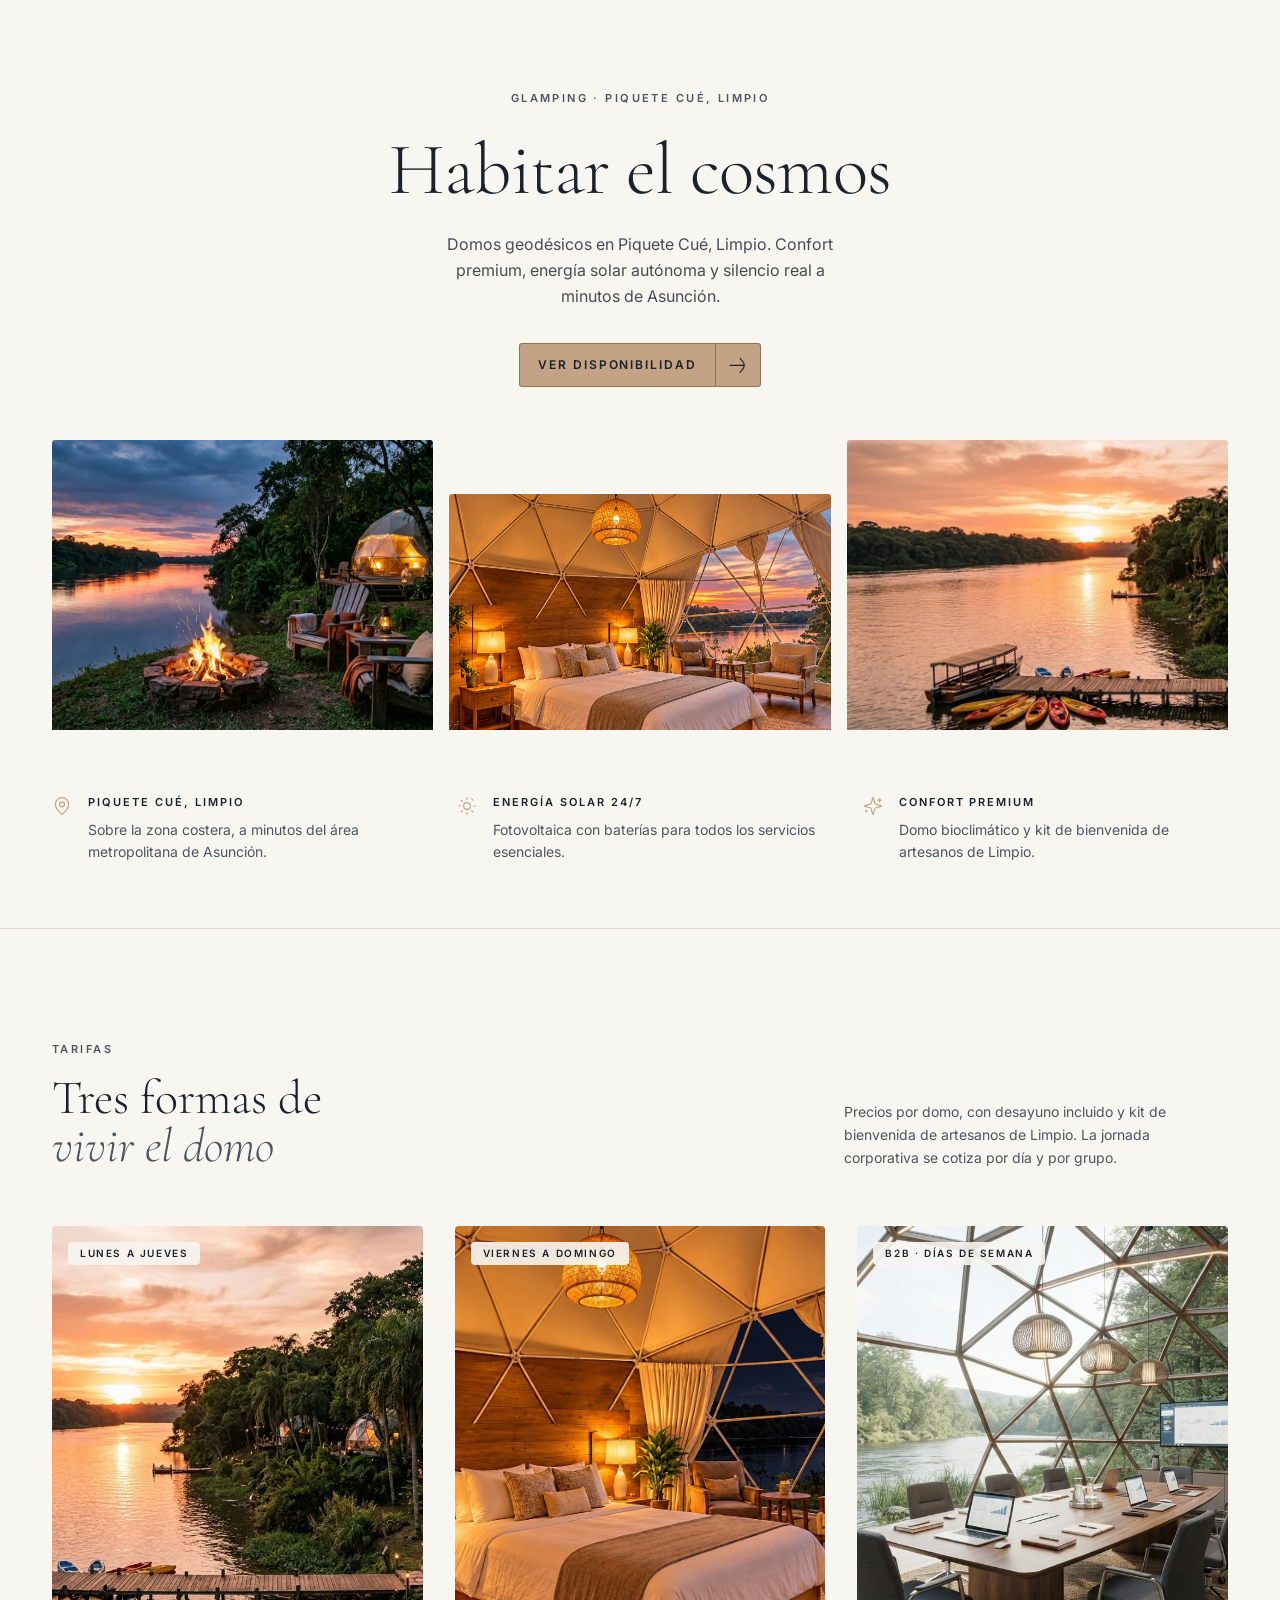
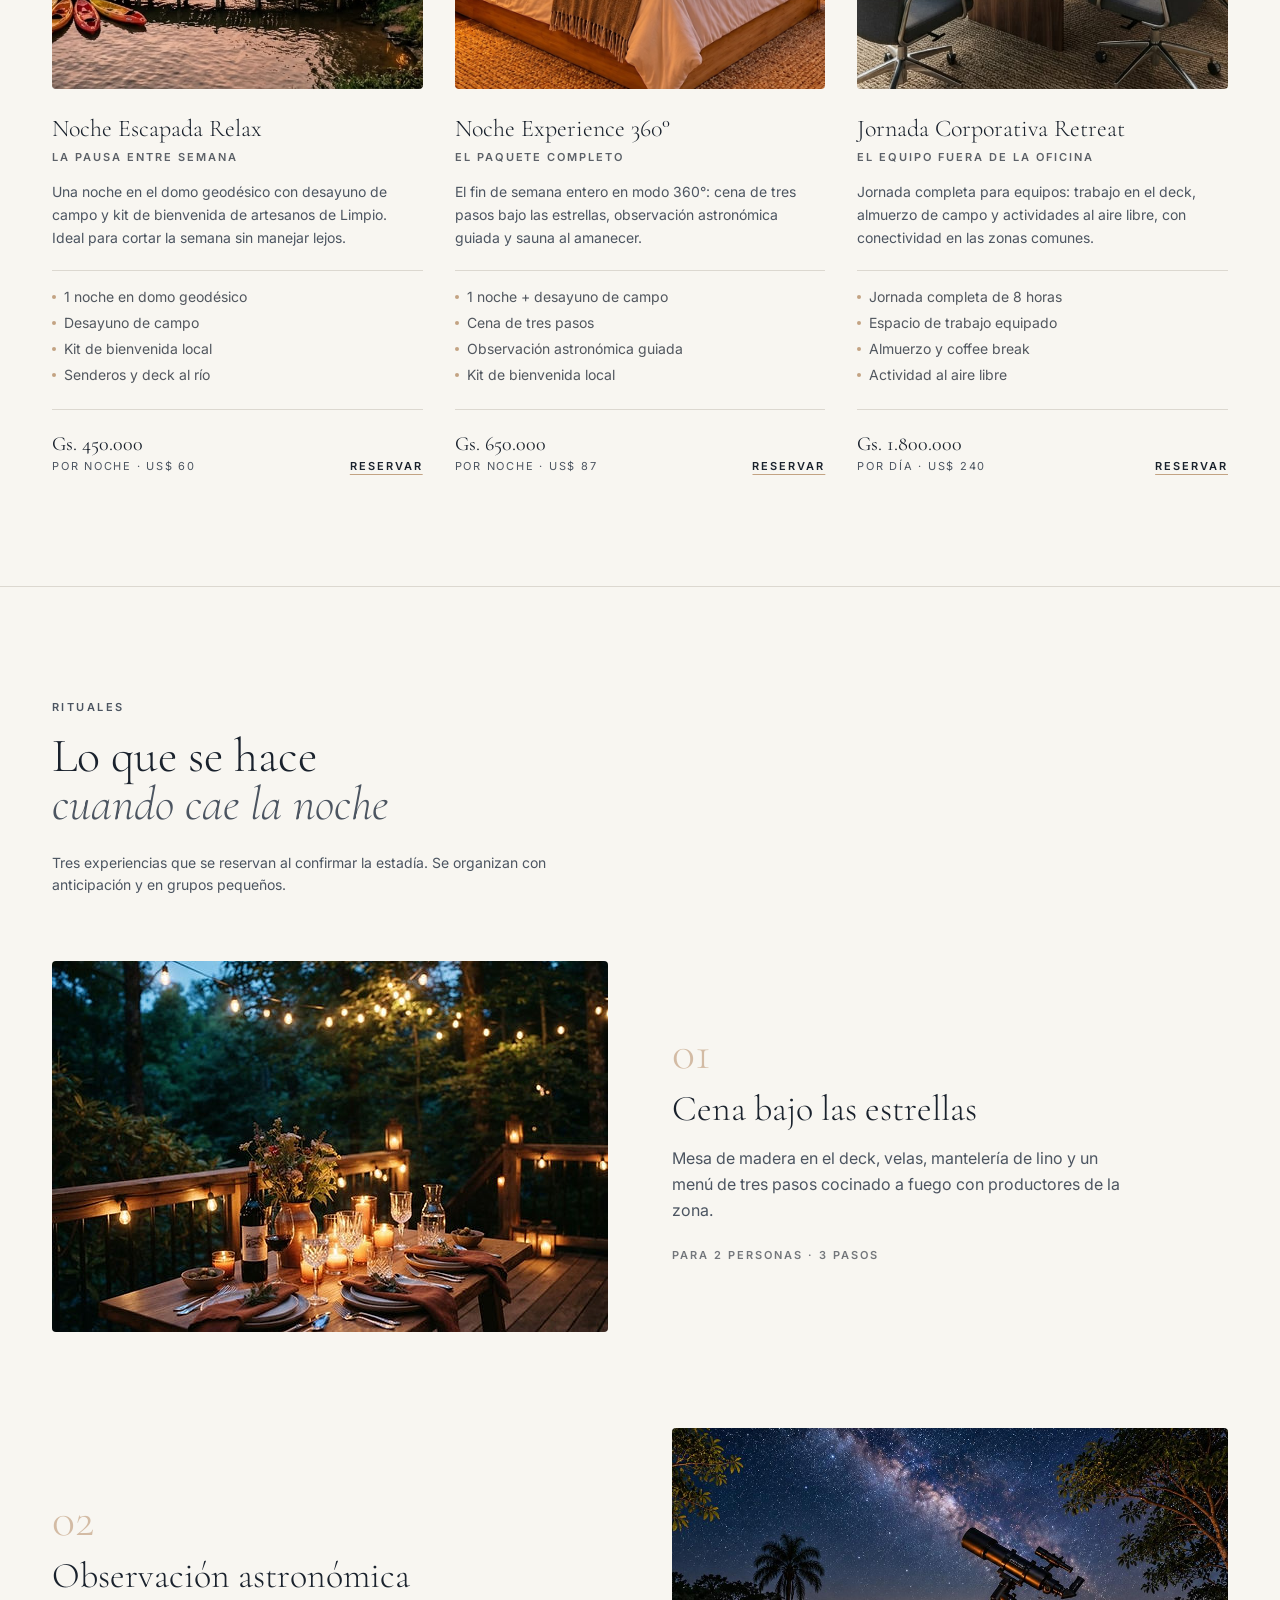
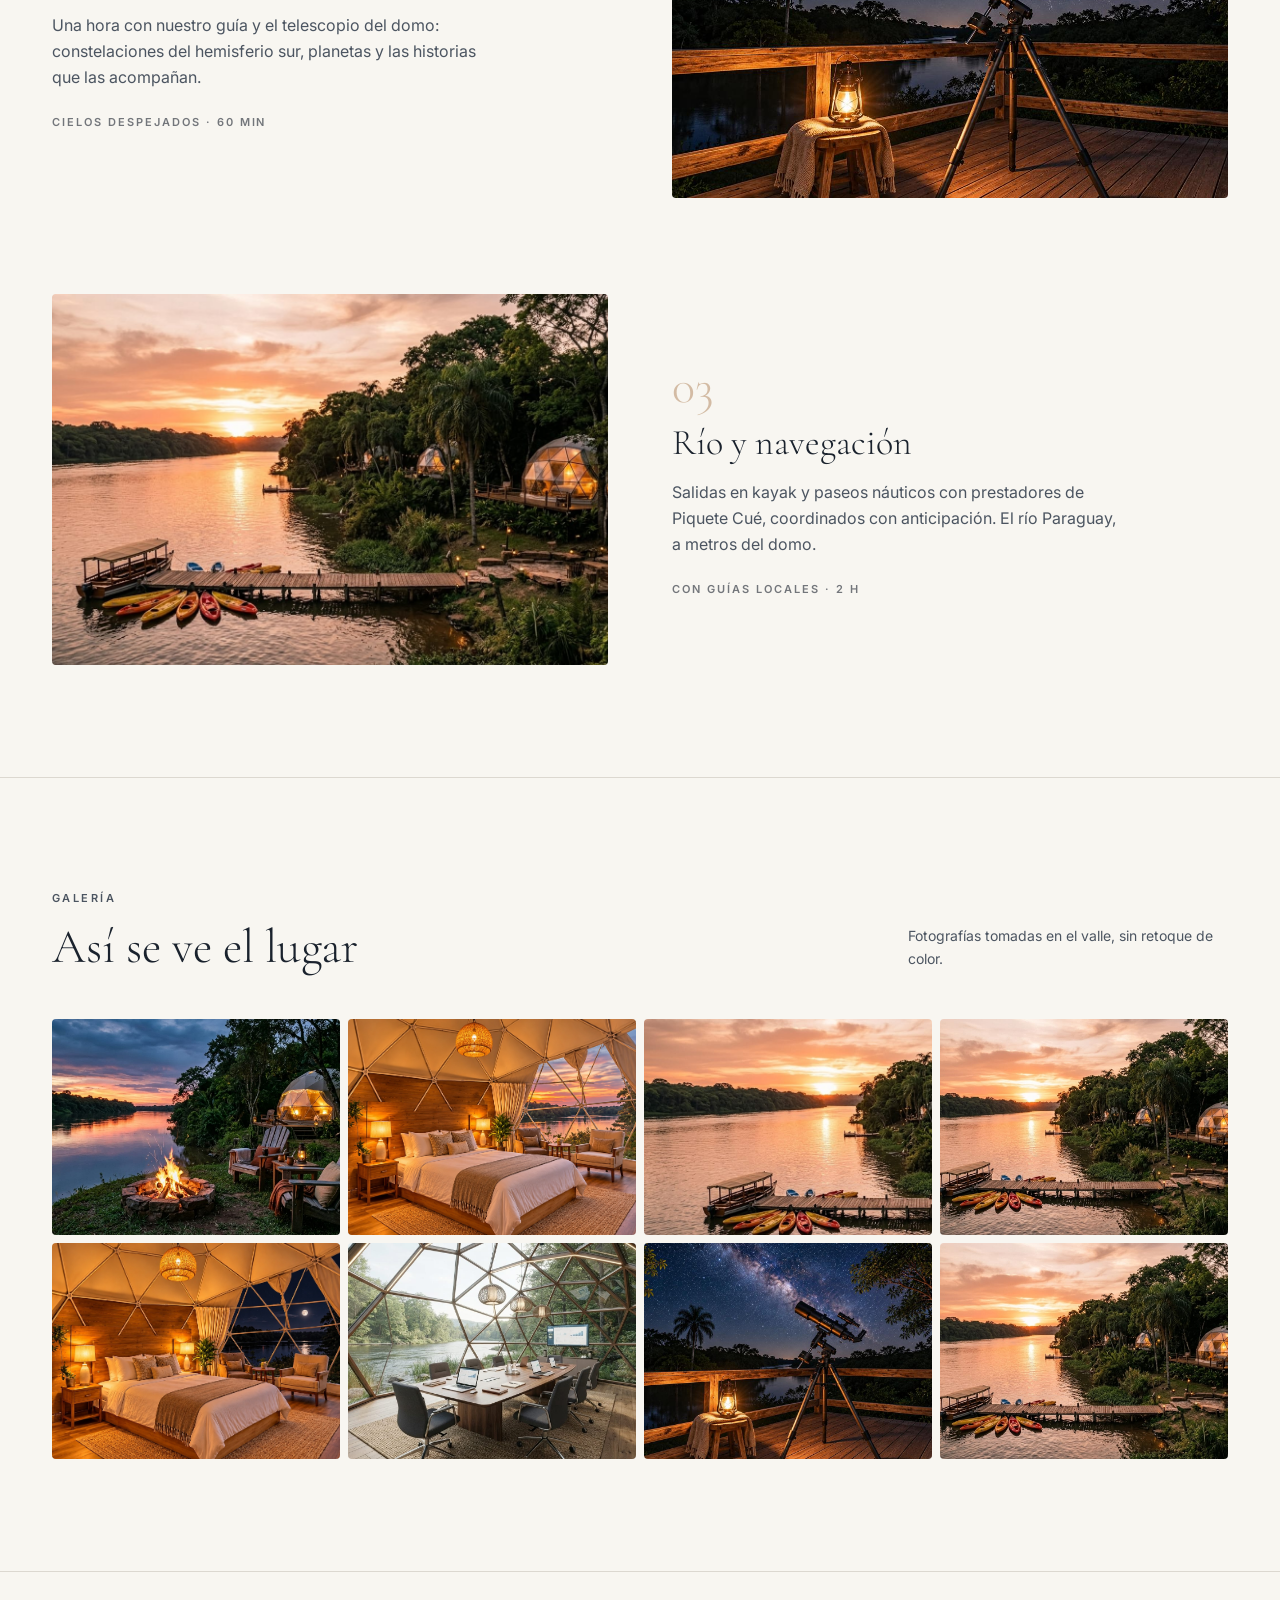
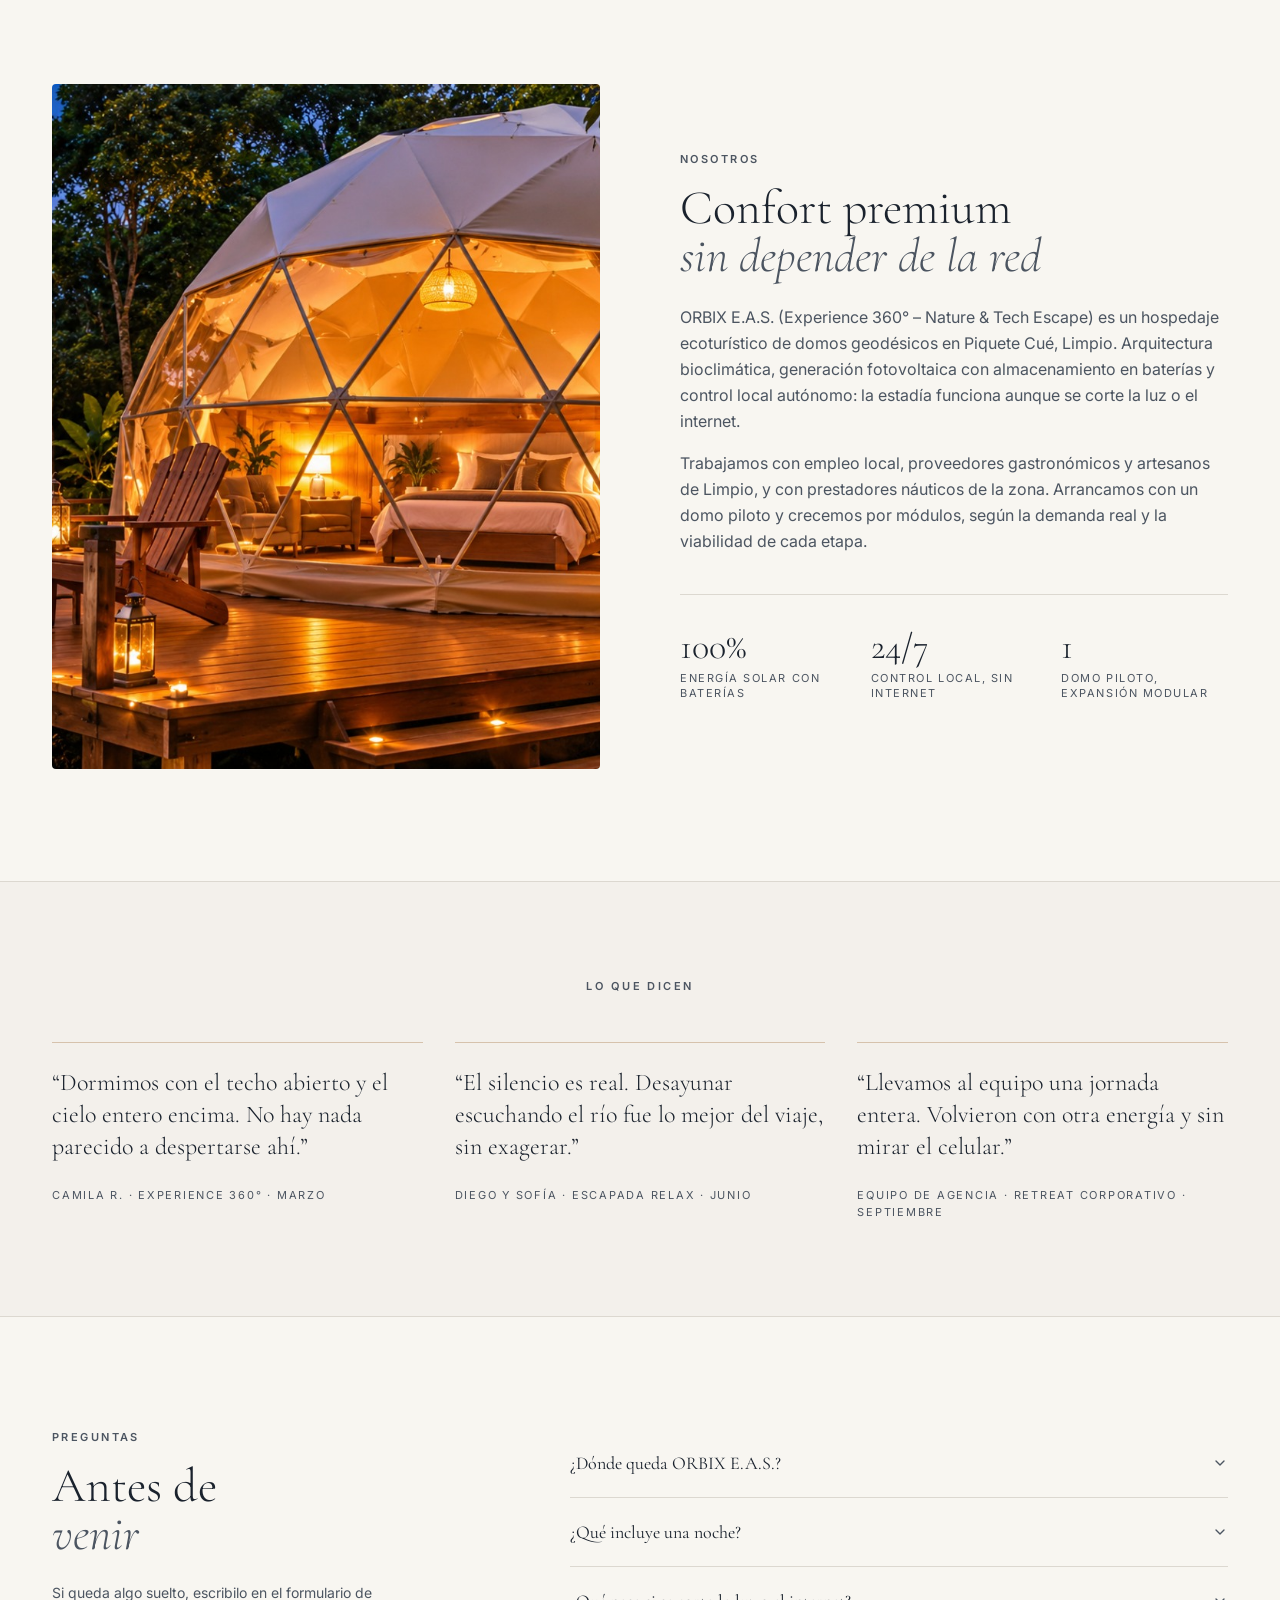
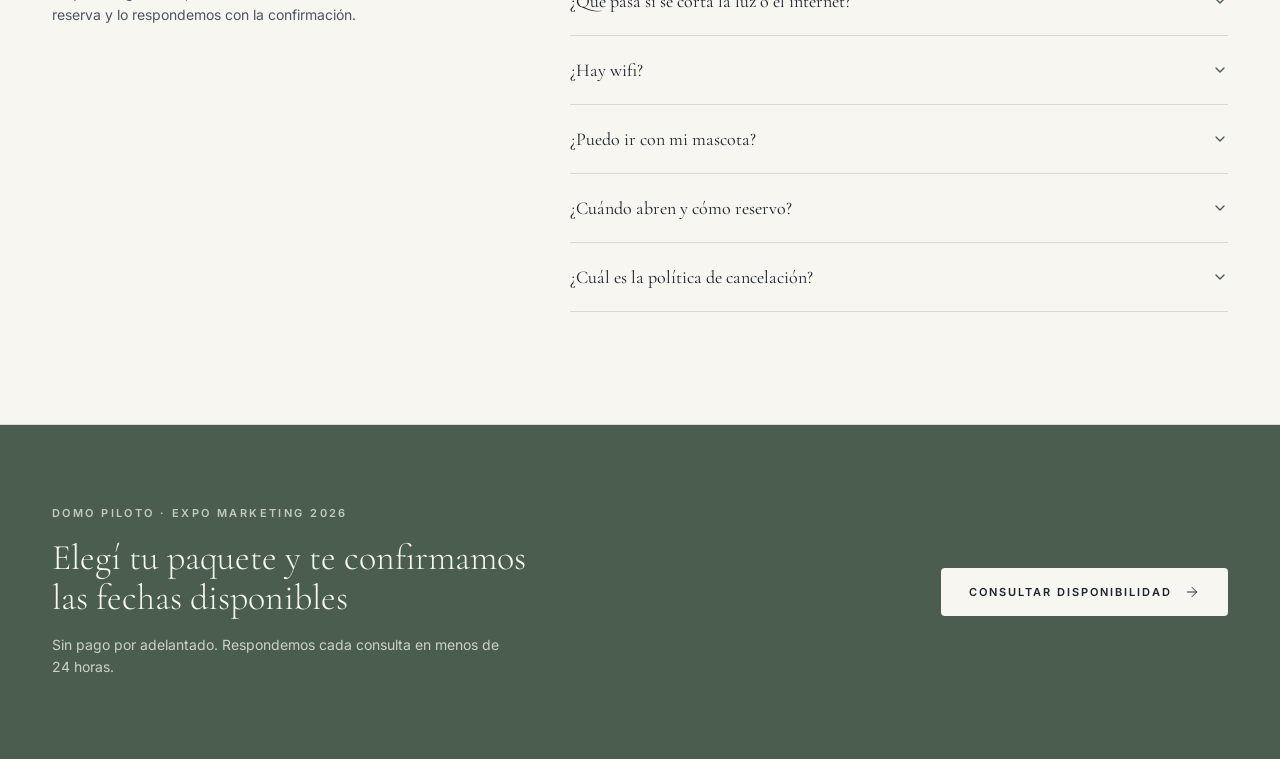
==== index.html @ 12c34f59 "Use index.html for GitHub Pages" ====
<!DOCTYPE html>
<html lang="es">
<head>
<meta charset="utf-8">
<meta name="viewport" content="width=device-width, initial-scale=1">
<title>ORBIX E.A.S. · Glamping en Piquete Cué, Limpio</title>
<meta name="description" content="Hospedaje ecoturístico en domos geodésicos en Piquete Cué, Limpio. Confort premium, energía solar autónoma y silencio a minutos de Asunción.">
<link rel="stylesheet" href="./ORBIX E.A.S. · Glamping en Piquete Cué, Limpio_files/index-BHN_kKSe.css">
<link rel="stylesheet" href="./ORBIX E.A.S. · Glamping en Piquete Cué, Limpio_files/routes-N5KJ4MRd.css">
<style>
  details.faq summary { cursor: pointer; list-style: none; }
  details.faq summary::-webkit-details-marker { display: none; }
  details.faq[open] summary svg { transform: rotate(180deg); }
  details.faq summary svg { transition: transform .2s ease; }
  .hs5-gallery { height: auto; align-items: start; overflow: visible; }
  .hs5-photo { align-self: start; }
  .hs5-photo-frame { height: clamp(220px, 24vw, 290px); }
  .hs5-img { object-fit: cover; object-position: center; }
  .orbix-gallery { display: grid; grid-template-columns: repeat(2, minmax(0, 1fr)); gap: 8px; }
  @media (min-width: 640px) { .orbix-gallery { grid-template-columns: repeat(3, minmax(0, 1fr)); } }
  @media (min-width: 900px) { .orbix-gallery { grid-template-columns: repeat(4, minmax(0, 1fr)); } }
</style>
</head>
<body>

<section class="hs5-section hs5-anim" aria-label="Orbix EAS">
  <div class="hs5-inner">
    <div class="hs5-head">
      <p class="hs5-eyebrow">Glamping · Piquete Cué, Limpio</p>
      <h1 class="hs5-title">Habitar el cosmos</h1>
      <p class="hs5-sub">Domos geodésicos en Piquete Cué, Limpio. Confort premium, energía solar autónoma y silencio real a minutos de Asunción.</p>
      <a href="#reservas" class="hs5-btn">
        <span class="hs5-btn-label">Ver disponibilidad</span>
        <span class="hs5-btn-divider" aria-hidden="true"></span>
        <span class="hs5-btn-arrow" aria-hidden="true">
          <svg viewBox="0 0 17.4 17.4" fill="none" xmlns="http://www.w3.org/2000/svg" width="18" height="18">
            <path d="M11.3517 1.52148L14.1053 4.6806C15.9753 6.82906 15.9753 10.3126 14.1053 12.4611L11.3517 15.6202" stroke="currentColor" stroke-width="1.2" stroke-linecap="round" stroke-miterlimit="10" opacity="0.97"/>
            <path d="M15.5039 8.62988L1.07414 8.62988" stroke="currentColor" stroke-width="1.2" stroke-linecap="round" stroke-miterlimit="10"/>
          </svg>
        </span>
      </a>
    </div>
    <div class="hs5-gallery">
      <div class="hs5-photo hs5-photo--1"><figure class="hs5-photo-frame"><img class="hs5-img" src="./ORBIX E.A.S. · Glamping en Piquete Cué, Limpio_files/1.jpeg" alt="Domo geodésico iluminado en el bosque al anochecer"></figure></div>
      <div class="hs5-photo hs5-photo--2"><figure class="hs5-photo-frame"><img class="hs5-img" src="./ORBIX E.A.S. · Glamping en Piquete Cué, Limpio_files/2.jpeg" alt="Interior del domo con cama king frente al bosque"></figure></div>
      <div class="hs5-photo hs5-photo--3"><figure class="hs5-photo-frame"><img class="hs5-img" src="./ORBIX E.A.S. · Glamping en Piquete Cué, Limpio_files/3.jpeg" alt="Fogón de piedra y tazas de cerámica al atardecer"></figure></div>
    </div>
  </div>
</section>

<section class="border-b border-border">
  <div class="container-orbix grid gap-10 py-14 sm:grid-cols-3 md:py-16">
    <div class="flex gap-4">
      <svg class="mt-0.5 h-5 w-5 shrink-0 text-accent" viewBox="0 0 24 24" fill="none" stroke="currentColor" stroke-width="1.4" stroke-linecap="round" stroke-linejoin="round"><path d="M20 10c0 4.993-5.539 10.193-7.399 11.799a1 1 0 0 1-1.202 0C9.539 20.193 4 14.993 4 10a8 8 0 0 1 16 0"/><circle cx="12" cy="10" r="3"/></svg>
      <div>
        <p class="font-body text-[11px] font-semibold uppercase tracking-[0.18em] text-foreground">Piquete Cué, Limpio</p>
        <p class="mt-2 text-sm leading-relaxed text-muted-foreground">Sobre la zona costera, a minutos del área metropolitana de Asunción.</p>
      </div>
    </div>
    <div class="flex gap-4">
      <svg class="mt-0.5 h-5 w-5 shrink-0 text-accent" viewBox="0 0 24 24" fill="none" stroke="currentColor" stroke-width="1.4" stroke-linecap="round" stroke-linejoin="round"><circle cx="12" cy="12" r="4"/><path d="M12 2v2"/><path d="M12 20v2"/><path d="m4.93 4.93 1.41 1.41"/><path d="m17.66 17.66 1.41 1.41"/><path d="M2 12h2"/><path d="M20 12h2"/><path d="m6.34 17.66-1.41 1.41"/><path d="m19.07 4.93-1.41-1.41"/></svg>
      <div>
        <p class="font-body text-[11px] font-semibold uppercase tracking-[0.18em] text-foreground">Energía solar 24/7</p>
        <p class="mt-2 text-sm leading-relaxed text-muted-foreground">Fotovoltaica con baterías para todos los servicios esenciales.</p>
      </div>
    </div>
    <div class="flex gap-4">
      <svg class="mt-0.5 h-5 w-5 shrink-0 text-accent" viewBox="0 0 24 24" fill="none" stroke="currentColor" stroke-width="1.4" stroke-linecap="round" stroke-linejoin="round"><path d="M9.937 15.5A2 2 0 0 0 8.5 14.063l-6.135-1.582a.5.5 0 0 1 0-.962L8.5 9.936A2 2 0 0 0 9.937 8.5l1.582-6.135a.5.5 0 0 1 .963 0L14.063 8.5A2 2 0 0 0 15.5 9.937l6.135 1.581a.5.5 0 0 1 0 .964L15.5 14.063a2 2 0 0 0-1.437 1.437l-1.582 6.135a.5.5 0 0 1-.963 0z"/><path d="M20 3v4"/><path d="M22 5h-4"/><path d="M4 17v2"/><path d="M5 18H3"/></svg>
      <div>
        <p class="font-body text-[11px] font-semibold uppercase tracking-[0.18em] text-foreground">Confort premium</p>
        <p class="mt-2 text-sm leading-relaxed text-muted-foreground">Domo bioclimático y kit de bienvenida de artesanos de Limpio.</p>
      </div>
    </div>
  </div>
</section>

<section id="tarifas" class="scroll-mt-24 border-b border-border">
  <div class="container-orbix py-20 md:py-28">
    <div class="flex flex-col gap-6 md:flex-row md:items-end md:justify-between">
      <div class="max-w-xl">
        <p class="eyebrow">Tarifas</p>
        <h2 class="mt-4 font-heading text-4xl font-light leading-tight md:text-5xl">Tres formas de<span class="block italic text-muted-foreground">vivir el domo</span></h2>
      </div>
      <p class="max-w-sm text-sm leading-relaxed text-muted-foreground">Precios por domo, con desayuno incluido y kit de bienvenida de artesanos de Limpio. La jornada corporativa se cotiza por día y por grupo.</p>
    </div>

    <div class="mt-14 grid gap-10 md:grid-cols-3 md:gap-8">

      <article class="group flex flex-col">
        <div class="relative overflow-hidden rounded-sm bg-muted">
          <img class="aspect-[4/5] w-full object-cover transition-transform duration-700 group-hover:scale-[1.03]" src="./ORBIX E.A.S. · Glamping en Piquete Cué, Limpio_files/1-2.jpeg" alt="Noche Escapada Relax en ORBIX E.A.S.">
          <span class="absolute left-4 top-4 rounded-sm bg-background/90 px-3 py-1 font-body text-[10px] font-semibold uppercase tracking-[0.16em] text-foreground">Lunes a jueves</span>
        </div>
        <h3 class="mt-6 font-heading text-2xl font-light">Noche Escapada Relax</h3>
        <p class="mt-1 font-body text-[11px] font-semibold uppercase tracking-[0.18em] text-accent-foreground/70">La pausa entre semana</p>
        <p class="mt-4 text-sm leading-relaxed text-muted-foreground">Una noche en el domo geodésico con desayuno de campo y kit de bienvenida de artesanos de Limpio. Ideal para cortar la semana sin manejar lejos.</p>
        <ul class="mt-5 space-y-1.5 border-t border-border pt-4 text-sm text-foreground/75">
          <li class="flex items-center gap-2"><span class="h-1 w-1 rounded-full bg-accent"></span>1 noche en domo geodésico</li>
          <li class="flex items-center gap-2"><span class="h-1 w-1 rounded-full bg-accent"></span>Desayuno de campo</li>
          <li class="flex items-center gap-2"><span class="h-1 w-1 rounded-full bg-accent"></span>Kit de bienvenida local</li>
          <li class="flex items-center gap-2"><span class="h-1 w-1 rounded-full bg-accent"></span>Senderos y deck al río</li>
        </ul>
        <div class="mt-auto flex items-end justify-between border-t border-border pt-5 md:mt-6">
          <div><p class="font-heading text-xl">Gs. 450.000</p><p class="text-[11px] uppercase tracking-[0.16em] text-muted-foreground">por noche · US$ 60</p></div>
          <a href="#reservas" class="font-body text-[11px] font-semibold uppercase tracking-[0.18em] text-foreground underline decoration-accent decoration-1 underline-offset-4 hover:text-primary">Reservar</a>
        </div>
      </article>

      <article class="group flex flex-col">
        <div class="relative overflow-hidden rounded-sm bg-muted">
          <img class="aspect-[4/5] w-full object-cover transition-transform duration-700 group-hover:scale-[1.03]" src="./ORBIX E.A.S. · Glamping en Piquete Cué, Limpio_files/2-2.jpeg" alt="Noche Experience 360° en ORBIX E.A.S.">
          <span class="absolute left-4 top-4 rounded-sm bg-background/90 px-3 py-1 font-body text-[10px] font-semibold uppercase tracking-[0.16em] text-foreground">Viernes a domingo</span>
        </div>
        <h3 class="mt-6 font-heading text-2xl font-light">Noche Experience 360°</h3>
        <p class="mt-1 font-body text-[11px] font-semibold uppercase tracking-[0.18em] text-accent-foreground/70">El paquete completo</p>
        <p class="mt-4 text-sm leading-relaxed text-muted-foreground">El fin de semana entero en modo 360°: cena de tres pasos bajo las estrellas, observación astronómica guiada y sauna al amanecer.</p>
        <ul class="mt-5 space-y-1.5 border-t border-border pt-4 text-sm text-foreground/75">
          <li class="flex items-center gap-2"><span class="h-1 w-1 rounded-full bg-accent"></span>1 noche + desayuno de campo</li>
          <li class="flex items-center gap-2"><span class="h-1 w-1 rounded-full bg-accent"></span>Cena de tres pasos</li>
          <li class="flex items-center gap-2"><span class="h-1 w-1 rounded-full bg-accent"></span>Observación astronómica guiada</li>
          <li class="flex items-center gap-2"><span class="h-1 w-1 rounded-full bg-accent"></span>Kit de bienvenida local</li>
        </ul>
        <div class="mt-auto flex items-end justify-between border-t border-border pt-5 md:mt-6">
          <div><p class="font-heading text-xl">Gs. 650.000</p><p class="text-[11px] uppercase tracking-[0.16em] text-muted-foreground">por noche · US$ 87</p></div>
          <a href="#reservas" class="font-body text-[11px] font-semibold uppercase tracking-[0.18em] text-foreground underline decoration-accent decoration-1 underline-offset-4 hover:text-primary">Reservar</a>
        </div>
      </article>

      <article class="group flex flex-col">
        <div class="relative overflow-hidden rounded-sm bg-muted">
          <img class="aspect-[4/5] w-full object-cover transition-transform duration-700 group-hover:scale-[1.03]" src="./ORBIX E.A.S. · Glamping en Piquete Cué, Limpio_files/3-2.jpeg" alt="Jornada Corporativa Retreat en ORBIX E.A.S.">
          <span class="absolute left-4 top-4 rounded-sm bg-background/90 px-3 py-1 font-body text-[10px] font-semibold uppercase tracking-[0.16em] text-foreground">B2B · días de semana</span>
        </div>
        <h3 class="mt-6 font-heading text-2xl font-light">Jornada Corporativa Retreat</h3>
        <p class="mt-1 font-body text-[11px] font-semibold uppercase tracking-[0.18em] text-accent-foreground/70">El equipo fuera de la oficina</p>
        <p class="mt-4 text-sm leading-relaxed text-muted-foreground">Jornada completa para equipos: trabajo en el deck, almuerzo de campo y actividades al aire libre, con conectividad en las zonas comunes.</p>
        <ul class="mt-5 space-y-1.5 border-t border-border pt-4 text-sm text-foreground/75">
          <li class="flex items-center gap-2"><span class="h-1 w-1 rounded-full bg-accent"></span>Jornada completa de 8 horas</li>
          <li class="flex items-center gap-2"><span class="h-1 w-1 rounded-full bg-accent"></span>Espacio de trabajo equipado</li>
          <li class="flex items-center gap-2"><span class="h-1 w-1 rounded-full bg-accent"></span>Almuerzo y coffee break</li>
          <li class="flex items-center gap-2"><span class="h-1 w-1 rounded-full bg-accent"></span>Actividad al aire libre</li>
        </ul>
        <div class="mt-auto flex items-end justify-between border-t border-border pt-5 md:mt-6">
          <div><p class="font-heading text-xl">Gs. 1.800.000</p><p class="text-[11px] uppercase tracking-[0.16em] text-muted-foreground">por día · US$ 240</p></div>
          <a href="#reservas" class="font-body text-[11px] font-semibold uppercase tracking-[0.18em] text-foreground underline decoration-accent decoration-1 underline-offset-4 hover:text-primary">Reservar</a>
        </div>
      </article>

    </div>
  </div>
</section>

<section id="experiencias" class="scroll-mt-24 border-b border-border">
  <div class="container-orbix py-20 md:py-28">
    <div class="max-w-xl">
      <p class="eyebrow">Rituales</p>
      <h2 class="mt-4 font-heading text-4xl font-light leading-tight md:text-5xl">Lo que se hace<span class="block italic text-muted-foreground">cuando cae la noche</span></h2>
      <p class="mt-6 text-sm leading-relaxed text-muted-foreground">Tres experiencias que se reservan al confirmar la estadía. Se organizan con anticipación y en grupos pequeños.</p>
    </div>

    <div class="mt-16 space-y-16 md:space-y-24">

      <div class="grid items-center gap-8 md:grid-cols-2 md:gap-16">
        <div class="overflow-hidden rounded-sm bg-muted"><img class="aspect-[3/2] w-full object-cover" src="./ORBIX E.A.S. · Glamping en Piquete Cué, Limpio_files/972a2d8d2_generated_image(1).png" alt="Cena bajo las estrellas"></div>
        <div>
          <p class="font-heading text-5xl font-light text-accent/70">01</p>
          <h3 class="mt-3 font-heading text-3xl font-light md:text-4xl">Cena bajo las estrellas</h3>
          <p class="mt-4 max-w-md text-base leading-relaxed text-muted-foreground">Mesa de madera en el deck, velas, mantelería de lino y un menú de tres pasos cocinado a fuego con productores de la zona.</p>
          <p class="mt-6 font-body text-[11px] font-semibold uppercase tracking-[0.18em] text-foreground/60">Para 2 personas · 3 pasos</p>
        </div>
      </div>

      <div class="grid items-center gap-8 md:grid-cols-2 md:gap-16 md:[&>*:first-child]:order-2">
        <div class="overflow-hidden rounded-sm bg-muted"><img class="aspect-[3/2] w-full object-cover" src="./ORBIX E.A.S. · Glamping en Piquete Cué, Limpio_files/1-3.jpeg" alt="Observación astronómica"></div>
        <div>
          <p class="font-heading text-5xl font-light text-accent/70">02</p>
          <h3 class="mt-3 font-heading text-3xl font-light md:text-4xl">Observación astronómica</h3>
          <p class="mt-4 max-w-md text-base leading-relaxed text-muted-foreground">Una hora con nuestro guía y el telescopio del domo: constelaciones del hemisferio sur, planetas y las historias que las acompañan.</p>
          <p class="mt-6 font-body text-[11px] font-semibold uppercase tracking-[0.18em] text-foreground/60">Cielos despejados · 60 min</p>
        </div>
      </div>

      <div class="grid items-center gap-8 md:grid-cols-2 md:gap-16">
        <div class="overflow-hidden rounded-sm bg-muted"><img class="aspect-[3/2] w-full object-cover" src="./ORBIX E.A.S. · Glamping en Piquete Cué, Limpio_files/2-3.jpeg" alt="Río y navegación"></div>
        <div>
          <p class="font-heading text-5xl font-light text-accent/70">03</p>
          <h3 class="mt-3 font-heading text-3xl font-light md:text-4xl">Río y navegación</h3>
          <p class="mt-4 max-w-md text-base leading-relaxed text-muted-foreground">Salidas en kayak y paseos náuticos con prestadores de Piquete Cué, coordinados con anticipación. El río Paraguay, a metros del domo.</p>
          <p class="mt-6 font-body text-[11px] font-semibold uppercase tracking-[0.18em] text-foreground/60">Con guías locales · 2 h</p>
        </div>
      </div>

    </div>
  </div>
</section>

<section id="galeria" class="scroll-mt-24 border-b border-border">
  <div class="container-orbix py-20 md:py-28">
    <div class="flex flex-col gap-4 sm:flex-row sm:items-end sm:justify-between">
      <div>
        <p class="eyebrow">Galería</p>
        <h2 class="mt-4 font-heading text-4xl font-light md:text-5xl">Así se ve el lugar</h2>
      </div>
      <p class="max-w-xs text-sm leading-relaxed text-muted-foreground">Fotografías tomadas en el valle, sin retoque de color.</p>
    </div>
    <div class="mt-12 orbix-gallery">
      <div class="overflow-hidden rounded-sm bg-muted aspect-[4/3]"><img class="h-full w-full object-cover" src="./ORBIX E.A.S. · Glamping en Piquete Cué, Limpio_files/1.jpeg" alt="Domo geodésico iluminado en el bosque al anochecer"></div>
      <div class="overflow-hidden rounded-sm bg-muted aspect-[4/3]"><img class="h-full w-full object-cover" src="./ORBIX E.A.S. · Glamping en Piquete Cué, Limpio_files/2.jpeg" alt="Interior del domo con cama king frente al bosque"></div>
      <div class="overflow-hidden rounded-sm bg-muted aspect-[4/3]"><img class="h-full w-full object-cover" src="./ORBIX E.A.S. · Glamping en Piquete Cué, Limpio_files/3.jpeg" alt="Fogón de piedra y tazas de cerámica al atardecer"></div>
      <div class="overflow-hidden rounded-sm bg-muted aspect-[4/3]"><img class="h-full w-full object-cover" src="./ORBIX E.A.S. · Glamping en Piquete Cué, Limpio_files/1-2.jpeg" alt="Vista del domo y el entorno"></div>
      <div class="overflow-hidden rounded-sm bg-muted aspect-[4/3]"><img class="h-full w-full object-cover" src="./ORBIX E.A.S. · Glamping en Piquete Cué, Limpio_files/2-2.jpeg" alt="Interior del domo"></div>
      <div class="overflow-hidden rounded-sm bg-muted aspect-[4/3]"><img class="h-full w-full object-cover" src="./ORBIX E.A.S. · Glamping en Piquete Cué, Limpio_files/3-2.jpeg" alt="Detalle del fogón y el bosque"></div>
      <div class="overflow-hidden rounded-sm bg-muted aspect-[4/3]"><img class="h-full w-full object-cover" src="./ORBIX E.A.S. · Glamping en Piquete Cué, Limpio_files/1-3.jpeg" alt="Paisaje del valle"></div>
      <div class="overflow-hidden rounded-sm bg-muted aspect-[4/3]"><img class="h-full w-full object-cover" src="./ORBIX E.A.S. · Glamping en Piquete Cué, Limpio_files/2-3.jpeg" alt="Domo geodésico durante el día"></div>
    </div>
  </div>
</section>

<section id="nosotros" class="scroll-mt-24 border-b border-border">
  <div class="container-orbix grid items-center gap-12 py-20 md:grid-cols-2 md:gap-20 md:py-28">
    <div class="overflow-hidden rounded-sm bg-muted"><img class="aspect-[4/5] w-full object-cover" src="./ORBIX E.A.S. · Glamping en Piquete Cué, Limpio_files/1-4.jpeg" alt="Vista aérea del predio en Piquete Cué, Limpio"></div>
    <div>
      <p class="eyebrow">Nosotros</p>
      <h2 class="mt-4 font-heading text-4xl font-light leading-tight md:text-5xl">Confort premium<span class="block italic text-muted-foreground">sin depender de la red</span></h2>
      <div class="mt-6 space-y-4 text-base leading-relaxed text-muted-foreground">
        <p>ORBIX E.A.S. (Experience 360° – Nature &amp; Tech Escape) es un hospedaje ecoturístico de domos geodésicos en Piquete Cué, Limpio. Arquitectura bioclimática, generación fotovoltaica con almacenamiento en baterías y control local autónomo: la estadía funciona aunque se corte la luz o el internet.</p>
        <p>Trabajamos con empleo local, proveedores gastronómicos y artesanos de Limpio, y con prestadores náuticos de la zona. Arrancamos con un domo piloto y crecemos por módulos, según la demanda real y la viabilidad de cada etapa.</p>
      </div>
      <div class="mt-10 grid grid-cols-3 gap-6 border-t border-border pt-8">
        <div><p class="font-heading text-3xl font-light md:text-4xl">100%</p><p class="mt-1 text-[11px] uppercase leading-snug tracking-[0.14em] text-muted-foreground">energía solar con baterías</p></div>
        <div><p class="font-heading text-3xl font-light md:text-4xl">24/7</p><p class="mt-1 text-[11px] uppercase leading-snug tracking-[0.14em] text-muted-foreground">control local, sin internet</p></div>
        <div><p class="font-heading text-3xl font-light md:text-4xl">1</p><p class="mt-1 text-[11px] uppercase leading-snug tracking-[0.14em] text-muted-foreground">domo piloto, expansión modular</p></div>
      </div>
    </div>
  </div>
</section>

<section class="border-b border-border bg-secondary/40">
  <div class="container-orbix py-20 md:py-24">
    <p class="eyebrow text-center">Lo que dicen</p>
    <div class="mt-12 grid gap-8 md:grid-cols-3">
      <figure class="flex flex-col border-t border-accent/60 pt-6"><blockquote class="font-heading text-xl font-light leading-snug text-foreground md:text-2xl">“Dormimos con el techo abierto y el cielo entero encima. No hay nada parecido a despertarse ahí.”</blockquote><figcaption class="mt-6 text-[11px] uppercase tracking-[0.16em] text-muted-foreground">Camila R. · Experience 360° · marzo</figcaption></figure>
      <figure class="flex flex-col border-t border-accent/60 pt-6"><blockquote class="font-heading text-xl font-light leading-snug text-foreground md:text-2xl">“El silencio es real. Desayunar escuchando el río fue lo mejor del viaje, sin exagerar.”</blockquote><figcaption class="mt-6 text-[11px] uppercase tracking-[0.16em] text-muted-foreground">Diego y Sofía · Escapada Relax · junio</figcaption></figure>
      <figure class="flex flex-col border-t border-accent/60 pt-6"><blockquote class="font-heading text-xl font-light leading-snug text-foreground md:text-2xl">“Llevamos al equipo una jornada entera. Volvieron con otra energía y sin mirar el celular.”</blockquote><figcaption class="mt-6 text-[11px] uppercase tracking-[0.16em] text-muted-foreground">Equipo de agencia · Retreat corporativo · septiembre</figcaption></figure>
    </div>
  </div>
</section>

<section id="preguntas" class="scroll-mt-24 border-b border-border">
  <div class="container-orbix grid gap-12 py-20 md:grid-cols-[0.8fr_1.2fr] md:gap-20 md:py-28">
    <div>
      <p class="eyebrow">Preguntas</p>
      <h2 class="mt-4 font-heading text-4xl font-light leading-tight md:text-5xl">Antes de<span class="block italic text-muted-foreground">venir</span></h2>
      <p class="mt-6 max-w-xs text-sm leading-relaxed text-muted-foreground">Si queda algo suelto, escribilo en el formulario de reserva y lo respondemos con la confirmación.</p>
    </div>
    <div class="w-full">
      <details class="faq border-b border-border"><summary class="flex flex-1 items-center justify-between py-5 text-left font-heading text-lg font-normal"><span>¿Dónde queda ORBIX E.A.S.?</span><svg class="h-4 w-4 shrink-0 text-muted-foreground" viewBox="0 0 24 24" fill="none" stroke="currentColor" stroke-width="2" stroke-linecap="round" stroke-linejoin="round"><path d="m6 9 6 6 6-6"/></svg></summary><p class="pb-5 text-sm leading-relaxed text-muted-foreground">En Piquete Cué, Limpio, Departamento Central, sobre la zona costera. Está a minutos del área metropolitana de Asunción: la idea es escaparse sin hacer un viaje largo.</p></details>
      <details class="faq border-b border-border"><summary class="flex flex-1 items-center justify-between py-5 text-left font-heading text-lg font-normal"><span>¿Qué incluye una noche?</span><svg class="h-4 w-4 shrink-0 text-muted-foreground" viewBox="0 0 24 24" fill="none" stroke="currentColor" stroke-width="2" stroke-linecap="round" stroke-linejoin="round"><path d="m6 9 6 6 6-6"/></svg></summary><p class="pb-5 text-sm leading-relaxed text-muted-foreground">El domo geodésico, desayuno de campo, kit de bienvenida con productos de artesanos de Limpio, ropa de cama y toallas, y acceso a los senderos y al deck. Las experiencias dependen del paquete elegido.</p></details>
      <details class="faq border-b border-border"><summary class="flex flex-1 items-center justify-between py-5 text-left font-heading text-lg font-normal"><span>¿Qué pasa si se corta la luz o el internet?</span><svg class="h-4 w-4 shrink-0 text-muted-foreground" viewBox="0 0 24 24" fill="none" stroke="currentColor" stroke-width="2" stroke-linecap="round" stroke-linejoin="round"><path d="m6 9 6 6 6-6"/></svg></summary><p class="pb-5 text-sm leading-relaxed text-muted-foreground">Nada. El complejo funciona con generación fotovoltaica y almacenamiento en baterías, y el control de iluminación, climatización y accesos es local: no depende de internet ni de la red pública.</p></details>
      <details class="faq border-b border-border"><summary class="flex flex-1 items-center justify-between py-5 text-left font-heading text-lg font-normal"><span>¿Hay wifi?</span><svg class="h-4 w-4 shrink-0 text-muted-foreground" viewBox="0 0 24 24" fill="none" stroke="currentColor" stroke-width="2" stroke-linecap="round" stroke-linejoin="round"><path d="m6 9 6 6 6-6"/></svg></summary><p class="pb-5 text-sm leading-relaxed text-muted-foreground">Sí, en las zonas comunes. Los domos están pensados para desconectar: la señal es baja y no llega a todos lados.</p></details>
      <details class="faq border-b border-border"><summary class="flex flex-1 items-center justify-between py-5 text-left font-heading text-lg font-normal"><span>¿Puedo ir con mi mascota?</span><svg class="h-4 w-4 shrink-0 text-muted-foreground" viewBox="0 0 24 24" fill="none" stroke="currentColor" stroke-width="2" stroke-linecap="round" stroke-linejoin="round"><path d="m6 9 6 6 6-6"/></svg></summary><p class="pb-5 text-sm leading-relaxed text-muted-foreground">Consultanos al reservar y lo coordinamos según la ocupación del domo. Pedimos que no suba a la cama y que esté acompañada en todo momento.</p></details>
      <details class="faq border-b border-border"><summary class="flex flex-1 items-center justify-between py-5 text-left font-heading text-lg font-normal"><span>¿Cuándo abren y cómo reservo?</span><svg class="h-4 w-4 shrink-0 text-muted-foreground" viewBox="0 0 24 24" fill="none" stroke="currentColor" stroke-width="2" stroke-linecap="round" stroke-linejoin="round"><path d="m6 9 6 6 6-6"/></svg></summary><p class="pb-5 text-sm leading-relaxed text-muted-foreground">Presentamos el domo piloto en Expo Marketing 2026. Las consultas que llegan por el sitio se confirman por orden de recepción y te avisamos apenas haya fechas disponibles.</p></details>
      <details class="faq border-b border-border"><summary class="flex flex-1 items-center justify-between py-5 text-left font-heading text-lg font-normal"><span>¿Cuál es la política de cancelación?</span><svg class="h-4 w-4 shrink-0 text-muted-foreground" viewBox="0 0 24 24" fill="none" stroke="currentColor" stroke-width="2" stroke-linecap="round" stroke-linejoin="round"><path d="m6 9 6 6 6-6"/></svg></summary><p class="pb-5 text-sm leading-relaxed text-muted-foreground">Sin cargo hasta 7 días antes de la llegada. Dentro de esos 7 días, ofrecemos cambiar la fecha una vez dentro de los siguientes 6 meses.</p></details>
    </div>
  </div>
</section>

<section id="reservas" class="bg-primary text-primary-foreground">
  <div class="container-orbix flex flex-col items-start gap-8 py-16 md:flex-row md:items-center md:justify-between md:py-20">
    <div>
      <p class="font-body text-[11px] font-semibold uppercase tracking-[0.22em] text-primary-foreground/70">Domo piloto · Expo Marketing 2026</p>
      <h2 class="mt-4 max-w-lg font-heading text-3xl font-light leading-tight md:text-4xl">Elegí tu paquete y te confirmamos las fechas disponibles</h2>
      <p class="mt-4 max-w-md text-sm leading-relaxed text-primary-foreground/75">Sin pago por adelantado. Respondemos cada consulta en menos de 24 horas.</p>
    </div>
    <a href="#tarifas" class="inline-flex items-center gap-3 rounded-sm bg-background px-7 py-4 font-body text-[11px] font-semibold uppercase tracking-[0.18em] text-foreground transition-colors hover:bg-accent hover:text-accent-foreground">Consultar disponibilidad<svg class="h-4 w-4" viewBox="0 0 24 24" fill="none" stroke="currentColor" stroke-width="1.4" stroke-linecap="round" stroke-linejoin="round"><path d="M5 12h14"/><path d="m12 5 7 7-7 7"/></svg></a>
  </div>
</section>

</body>
</html>
---- ORBIX E.A.S. · Glamping en Piquete Cué, Limpio_files/index-BHN_kKSe.css ----
@import "https://fonts.googleapis.com/css2?family=Cormorant+Garamond:ital,wght@0,300;0,400;0,500;0,600;1,300;1,400&family=Inter:wght@300;400;500;600&display=swap";*,:before,:after,::backdrop{--tw-border-spacing-x:0;--tw-border-spacing-y:0;--tw-translate-x:0;--tw-translate-y:0;--tw-rotate:0;--tw-skew-x:0;--tw-skew-y:0;--tw-scale-x:1;--tw-scale-y:1;--tw-pan-x: ;--tw-pan-y: ;--tw-pinch-zoom: ;--tw-scroll-snap-strictness:proximity;--tw-gradient-from-position: ;--tw-gradient-via-position: ;--tw-gradient-to-position: ;--tw-ordinal: ;--tw-slashed-zero: ;--tw-numeric-figure: ;--tw-numeric-spacing: ;--tw-numeric-fraction: ;--tw-ring-inset: ;--tw-ring-offset-width:0px;--tw-ring-offset-color:#fff;--tw-ring-color:#3b82f680;--tw-ring-offset-shadow:0 0 #0000;--tw-ring-shadow:0 0 #0000;--tw-shadow:0 0 #0000;--tw-shadow-colored:0 0 #0000;--tw-blur: ;--tw-brightness: ;--tw-contrast: ;--tw-grayscale: ;--tw-hue-rotate: ;--tw-invert: ;--tw-saturate: ;--tw-sepia: ;--tw-drop-shadow: ;--tw-backdrop-blur: ;--tw-backdrop-brightness: ;--tw-backdrop-contrast: ;--tw-backdrop-grayscale: ;--tw-backdrop-hue-rotate: ;--tw-backdrop-invert: ;--tw-backdrop-opacity: ;--tw-backdrop-saturate: ;--tw-backdrop-sepia: ;--tw-contain-size: ;--tw-contain-layout: ;--tw-contain-paint: ;--tw-contain-style: }*,:before,:after{box-sizing:border-box;border:0 solid #e5e7eb}:before,:after{--tw-content:""}html,:host{-webkit-text-size-adjust:100%;tab-size:4;font-feature-settings:normal;font-variation-settings:normal;-webkit-tap-highlight-color:transparent;font-family:ui-sans-serif,system-ui,sans-serif,Apple Color Emoji,Segoe UI Emoji,Segoe UI Symbol,Noto Color Emoji;line-height:1.5}body{line-height:inherit;margin:0}hr{height:0;color:inherit;border-top-width:1px}abbr:where([title]){-webkit-text-decoration:underline dotted;text-decoration:underline dotted}h1,h2,h3,h4,h5,h6{font-size:inherit;font-weight:inherit}a{color:inherit;-webkit-text-decoration:inherit;text-decoration:inherit}b,strong{font-weight:bolder}code,kbd,samp,pre{font-family:var(--font-mono);font-feature-settings:normal;font-variation-settings:normal;font-size:1em}small{font-size:80%}sub,sup{vertical-align:baseline;font-size:75%;line-height:0;position:relative}sub{bottom:-.25em}sup{top:-.5em}table{text-indent:0;border-color:inherit;border-collapse:collapse}button,input,optgroup,select,textarea{font-feature-settings:inherit;font-variation-settings:inherit;font-family:inherit;font-size:100%;font-weight:inherit;line-height:inherit;letter-spacing:inherit;color:inherit;margin:0;padding:0}button,select{text-transform:none}button,input:where([type=button]),input:where([type=reset]),input:where([type=submit]){-webkit-appearance:button;background-color:#0000;background-image:none}:-moz-focusring{outline:auto}:-moz-ui-invalid{box-shadow:none}progress{vertical-align:baseline}::-webkit-inner-spin-button{height:auto}::-webkit-outer-spin-button{height:auto}[type=search]{-webkit-appearance:textfield;outline-offset:-2px}::-webkit-search-decoration{-webkit-appearance:none}::-webkit-file-upload-button{-webkit-appearance:button;font:inherit}summary{display:list-item}blockquote,dl,dd,h1,h2,h3,h4,h5,h6,hr,figure,p,pre{margin:0}fieldset{margin:0;padding:0}legend{padding:0}ol,ul,menu{margin:0;padding:0;list-style:none}dialog{padding:0}textarea{resize:vertical}input::-moz-placeholder{opacity:1;color:#9ca3af}textarea::-moz-placeholder{opacity:1;color:#9ca3af}input::placeholder,textarea::placeholder{opacity:1;color:#9ca3af}button,[role=button]{cursor:pointer}:disabled{cursor:default}img,svg,video,canvas,audio,iframe,embed,object{vertical-align:middle;display:block}img,video{max-width:100%;height:auto}[hidden]:where(:not([hidden=until-found])){display:none}:root{--background:40 33% 96%;--foreground:215 27% 14%;--card:40 40% 99%;--card-foreground:215 27% 14%;--popover:40 40% 99%;--popover-foreground:215 27% 14%;--primary:133 11% 33%;--primary-foreground:40 33% 96%;--secondary:40 22% 90%;--secondary-foreground:215 27% 14%;--muted:40 18% 91%;--muted-foreground:215 12% 34%;--accent:30 35% 64%;--accent-foreground:215 27% 14%;--destructive:0 65% 45%;--destructive-foreground:40 33% 96%;--border:40 15% 84%;--input:40 15% 84%;--ring:133 11% 33%;--chart-1:30 35% 64%;--chart-2:133 11% 33%;--chart-3:215 27% 30%;--chart-4:40 20% 55%;--chart-5:20 40% 45%;--radius:.5rem;--font-heading:"Cormorant Garamond", Georgia, "Times New Roman", serif;--font-body:"Inter", system-ui, -apple-system, Arial, sans-serif;--font-display:"Cormorant Garamond", Georgia, "Times New Roman", serif;--font-mono:ui-monospace, SFMono-Regular, Menlo, Monaco, Consolas, "Liberation Mono", "Courier New", monospace;--sidebar-background:40 33% 96%;--sidebar-foreground:215 27% 20%;--sidebar-primary:133 11% 33%;--sidebar-primary-foreground:40 33% 96%;--sidebar-accent:40 22% 90%;--sidebar-accent-foreground:215 27% 14%;--sidebar-border:40 15% 84%;--sidebar-ring:133 11% 33%}.dark{--background:215 27% 9%;--foreground:40 33% 96%;--card:215 25% 12%;--card-foreground:40 33% 96%;--popover:215 25% 12%;--popover-foreground:40 33% 96%;--primary:40 33% 92%;--primary-foreground:215 27% 14%;--secondary:215 20% 18%;--secondary-foreground:40 33% 96%;--muted:215 20% 18%;--muted-foreground:40 12% 70%;--accent:30 35% 64%;--accent-foreground:215 27% 12%;--destructive:0 55% 45%;--destructive-foreground:40 33% 96%;--border:215 18% 22%;--input:215 18% 22%;--ring:30 35% 64%;--sidebar-background:215 27% 9%;--sidebar-foreground:40 20% 92%;--sidebar-primary:30 35% 64%;--sidebar-primary-foreground:215 27% 12%;--sidebar-accent:215 20% 18%;--sidebar-accent-foreground:40 33% 96%;--sidebar-border:215 18% 22%;--sidebar-ring:30 35% 64%}*{border-color:hsl(var(--border));outline-color:hsl(var(--ring) / .5)}body{background-color:hsl(var(--background));font-family:var(--font-body);color:hsl(var(--foreground));-webkit-font-smoothing:antialiased;-moz-osx-font-smoothing:grayscale}h1,h2,h3,h4{font-family:var(--font-heading)}.container{width:100%}@media (width>=640px){.container{max-width:640px}}@media (width>=768px){.container{max-width:768px}}@media (width>=1024px){.container{max-width:1024px}}@media (width>=1280px){.container{max-width:1280px}}@media (width>=1536px){.container{max-width:1536px}}.container-orbix{width:100%;max-width:1240px;margin-left:auto;margin-right:auto;padding-left:1.25rem;padding-right:1.25rem}@media (width>=640px){.container-orbix{padding-left:2rem;padding-right:2rem}}.eyebrow{font-family:var(--font-body);text-transform:uppercase;letter-spacing:.22em;color:hsl(var(--muted-foreground));font-size:11px;font-weight:600}.sr-only{clip:rect(0, 0, 0, 0);white-space:nowrap;border-width:0;width:1px;height:1px;margin:-1px;padding:0;position:absolute;overflow:hidden}.pointer-events-none{pointer-events:none}.pointer-events-auto{pointer-events:auto}.visible{visibility:visible}.invisible{visibility:hidden}.static{position:static}.fixed{position:fixed}.absolute{position:absolute}.relative{position:relative}.sticky{position:sticky}.inset-0{inset:0}.inset-x-0{left:0;right:0}.inset-y-0{top:0;bottom:0}.-bottom-12{bottom:-3rem}.-left-12{left:-3rem}.-right-12{right:-3rem}.-top-12{top:-3rem}.bottom-0{bottom:0}.left-0{left:0}.left-1{left:.25rem}.left-1\/2{left:50%}.left-2{left:.5rem}.left-3{left:.75rem}.left-4{left:1rem}.left-\[50\%\]{left:50%}.right-0{right:0}.right-1{right:.25rem}.right-2{right:.5rem}.right-3{right:.75rem}.right-4{right:1rem}.top-0{top:0}.top-1\.5{top:.375rem}.top-1\/2{top:50%}.top-2{top:.5rem}.top-3\.5{top:.875rem}.top-4{top:1rem}.top-\[1px\]{top:1px}.top-\[50\%\]{top:50%}.top-\[60\%\]{top:60%}.top-full{top:100%}.z-10{z-index:10}.z-20{z-index:20}.z-50{z-index:50}.z-\[100\]{z-index:100}.z-\[1\]{z-index:1}.col-span-2{grid-column:span 2/span 2}.row-span-2{grid-row:span 2/span 2}.-mx-1{margin-left:-.25rem;margin-right:-.25rem}.mx-2{margin-left:.5rem;margin-right:.5rem}.mx-3\.5{margin-left:.875rem;margin-right:.875rem}.mx-auto{margin-left:auto;margin-right:auto}.my-0\.5{margin-top:.125rem;margin-bottom:.125rem}.my-1{margin-top:.25rem;margin-bottom:.25rem}.-ml-4{margin-left:-1rem}.-mt-4{margin-top:-1rem}.mb-1{margin-bottom:.25rem}.mb-2{margin-bottom:.5rem}.mb-3{margin-bottom:.75rem}.mb-4{margin-bottom:1rem}.mb-6{margin-bottom:1.5rem}.mb-8{margin-bottom:2rem}.ml-1{margin-left:.25rem}.ml-auto{margin-left:auto}.mr-1{margin-right:.25rem}.mr-2{margin-right:.5rem}.mt-0\.5{margin-top:.125rem}.mt-1{margin-top:.25rem}.mt-1\.5{margin-top:.375rem}.mt-10{margin-top:2.5rem}.mt-12{margin-top:3rem}.mt-14{margin-top:3.5rem}.mt-16{margin-top:4rem}.mt-2{margin-top:.5rem}.mt-24{margin-top:6rem}.mt-3{margin-top:.75rem}.mt-4{margin-top:1rem}.mt-5{margin-top:1.25rem}.mt-6{margin-top:1.5rem}.mt-8{margin-top:2rem}.mt-auto{margin-top:auto}.block{display:block}.inline-block{display:inline-block}.inline{display:inline}.flex{display:flex}.inline-flex{display:inline-flex}.table{display:table}.grid{display:grid}.hidden{display:none}.aspect-\[3\/2\]{aspect-ratio:3/2}.aspect-\[4\/3\]{aspect-ratio:4/3}.aspect-\[4\/5\]{aspect-ratio:4/5}.aspect-square{aspect-ratio:1}.aspect-video{aspect-ratio:16/9}.size-4{width:1rem;height:1rem}.h-1{height:.25rem}.h-1\.5{height:.375rem}.h-10{height:2.5rem}.h-11{height:2.75rem}.h-12{height:3rem}.h-14{height:3.5rem}.h-16{height:4rem}.h-2{height:.5rem}.h-2\.5{height:.625rem}.h-3{height:.75rem}.h-3\.5{height:.875rem}.h-36{height:9rem}.h-4{height:1rem}.h-5{height:1.25rem}.h-6{height:1.5rem}.h-7{height:1.75rem}.h-8{height:2rem}.h-9{height:2.25rem}.h-\[1px\]{height:1px}.h-\[var\(--radix-navigation-menu-viewport-height\)\]{height:var(--radix-navigation-menu-viewport-height)}.h-\[var\(--radix-select-trigger-height\)\]{height:var(--radix-select-trigger-height)}.h-auto{height:auto}.h-full{height:100%}.h-px{height:1px}.h-svh{height:100svh}.max-h-96{max-height:24rem}.max-h-\[300px\]{max-height:300px}.max-h-screen{max-height:100vh}.min-h-0{min-height:0}.min-h-\[2rem\]{min-height:2rem}.min-h-\[60px\]{min-height:60px}.min-h-screen{min-height:100vh}.min-h-svh{min-height:100svh}.w-0{width:0}.w-1{width:.25rem}.w-10{width:2.5rem}.w-12{width:3rem}.w-14{width:3.5rem}.w-2{width:.5rem}.w-2\.5{width:.625rem}.w-3{width:.75rem}.w-3\.5{width:.875rem}.w-3\/4{width:75%}.w-36{width:9rem}.w-4{width:1rem}.w-5{width:1.25rem}.w-6{width:1.5rem}.w-64{width:16rem}.w-7{width:1.75rem}.w-72{width:18rem}.w-8{width:2rem}.w-9{width:2.25rem}.w-\[--sidebar-width\]{width:var(--sidebar-width)}.w-\[100px\]{width:100px}.w-\[140px\]{width:140px}.w-\[1px\]{width:1px}.w-auto{width:auto}.w-full{width:100%}.w-max{width:max-content}.w-px{width:1px}.min-w-0{min-width:0}.min-w-10{min-width:2.5rem}.min-w-5{min-width:1.25rem}.min-w-8{min-width:2rem}.min-w-9{min-width:2.25rem}.min-w-\[10rem\]{min-width:10rem}.min-w-\[12rem\]{min-width:12rem}.min-w-\[8rem\]{min-width:8rem}.min-w-\[var\(--radix-select-trigger-width\)\]{min-width:var(--radix-select-trigger-width)}.max-w-2xl{max-width:42rem}.max-w-3xl{max-width:48rem}.max-w-\[--skeleton-width\]{max-width:var(--skeleton-width)}.max-w-lg{max-width:32rem}.max-w-max{max-width:max-content}.max-w-md{max-width:28rem}.max-w-sm{max-width:24rem}.max-w-xl{max-width:36rem}.max-w-xs{max-width:20rem}.flex-1{flex:1}.shrink-0{flex-shrink:0}.grow{flex-grow:1}.grow-0{flex-grow:0}.basis-full{flex-basis:100%}.caption-bottom{caption-side:bottom}.border-collapse{border-collapse:collapse}.-translate-x-1\/2{--tw-translate-x:-50%;transform:translate(var(--tw-translate-x), var(--tw-translate-y)) rotate(var(--tw-rotate)) skewX(var(--tw-skew-x)) skewY(var(--tw-skew-y)) scaleX(var(--tw-scale-x)) scaleY(var(--tw-scale-y))}.-translate-x-px{--tw-translate-x:-1px;transform:translate(var(--tw-translate-x), var(--tw-translate-y)) rotate(var(--tw-rotate)) skewX(var(--tw-skew-x)) skewY(var(--tw-skew-y)) scaleX(var(--tw-scale-x)) scaleY(var(--tw-scale-y))}.-translate-y-1\/2{--tw-translate-y:-50%;transform:translate(var(--tw-translate-x), var(--tw-translate-y)) rotate(var(--tw-rotate)) skewX(var(--tw-skew-x)) skewY(var(--tw-skew-y)) scaleX(var(--tw-scale-x)) scaleY(var(--tw-scale-y))}.translate-x-\[-50\%\]{--tw-translate-x:-50%;transform:translate(var(--tw-translate-x), var(--tw-translate-y)) rotate(var(--tw-rotate)) skewX(var(--tw-skew-x)) skewY(var(--tw-skew-y)) scaleX(var(--tw-scale-x)) scaleY(var(--tw-scale-y))}.translate-x-px{--tw-translate-x:1px;transform:translate(var(--tw-translate-x), var(--tw-translate-y)) rotate(var(--tw-rotate)) skewX(var(--tw-skew-x)) skewY(var(--tw-skew-y)) scaleX(var(--tw-scale-x)) scaleY(var(--tw-scale-y))}.translate-y-\[-50\%\]{--tw-translate-y:-50%;transform:translate(var(--tw-translate-x), var(--tw-translate-y)) rotate(var(--tw-rotate)) skewX(var(--tw-skew-x)) skewY(var(--tw-skew-y)) scaleX(var(--tw-scale-x)) scaleY(var(--tw-scale-y))}.rotate-45{--tw-rotate:45deg;transform:translate(var(--tw-translate-x), var(--tw-translate-y)) rotate(var(--tw-rotate)) skewX(var(--tw-skew-x)) skewY(var(--tw-skew-y)) scaleX(var(--tw-scale-x)) scaleY(var(--tw-scale-y))}.rotate-90{--tw-rotate:90deg;transform:translate(var(--tw-translate-x), var(--tw-translate-y)) rotate(var(--tw-rotate)) skewX(var(--tw-skew-x)) skewY(var(--tw-skew-y)) scaleX(var(--tw-scale-x)) scaleY(var(--tw-scale-y))}.transform{transform:translate(var(--tw-translate-x), var(--tw-translate-y)) rotate(var(--tw-rotate)) skewX(var(--tw-skew-x)) skewY(var(--tw-skew-y)) scaleX(var(--tw-scale-x)) scaleY(var(--tw-scale-y))}@keyframes pulse{50%{opacity:.5}}.animate-pulse{animation:2s cubic-bezier(.4,0,.6,1) infinite pulse}@keyframes spin{to{transform:rotate(360deg)}}.animate-spin{animation:1s linear infinite spin}.cursor-default{cursor:default}.cursor-pointer{cursor:pointer}.touch-none{touch-action:none}.select-none{-webkit-user-select:none;user-select:none}.scroll-mt-24{scroll-margin-top:6rem}.list-decimal{list-style-type:decimal}.list-none{list-style-type:none}.grid-cols-2{grid-template-columns:repeat(2,minmax(0,1fr))}.grid-cols-3{grid-template-columns:repeat(3,minmax(0,1fr))}.flex-row{flex-direction:row}.flex-col{flex-direction:column}.flex-col-reverse{flex-direction:column-reverse}.flex-wrap{flex-wrap:wrap}.items-start{align-items:flex-start}.items-end{align-items:flex-end}.items-center{align-items:center}.items-baseline{align-items:baseline}.items-stretch{align-items:stretch}.justify-center{justify-content:center}.justify-between{justify-content:space-between}.gap-0\.5{gap:.125rem}.gap-1{gap:.25rem}.gap-1\.5{gap:.375rem}.gap-10{gap:2.5rem}.gap-12{gap:3rem}.gap-2{gap:.5rem}.gap-3{gap:.75rem}.gap-4{gap:1rem}.gap-5{gap:1.25rem}.gap-6{gap:1.5rem}.gap-8{gap:2rem}.space-x-1>:not([hidden])~:not([hidden]){--tw-space-x-reverse:0;margin-right:calc(.25rem * var(--tw-space-x-reverse));margin-left:calc(.25rem * calc(1 - var(--tw-space-x-reverse)))}.space-x-4>:not([hidden])~:not([hidden]){--tw-space-x-reverse:0;margin-right:calc(1rem * var(--tw-space-x-reverse));margin-left:calc(1rem * calc(1 - var(--tw-space-x-reverse)))}.space-y-1>:not([hidden])~:not([hidden]){--tw-space-y-reverse:0;margin-top:calc(.25rem * calc(1 - var(--tw-space-y-reverse)));margin-bottom:calc(.25rem * var(--tw-space-y-reverse))}.space-y-1\.5>:not([hidden])~:not([hidden]){--tw-space-y-reverse:0;margin-top:calc(.375rem * calc(1 - var(--tw-space-y-reverse)));margin-bottom:calc(.375rem * var(--tw-space-y-reverse))}.space-y-10>:not([hidden])~:not([hidden]){--tw-space-y-reverse:0;margin-top:calc(2.5rem * calc(1 - var(--tw-space-y-reverse)));margin-bottom:calc(2.5rem * var(--tw-space-y-reverse))}.space-y-16>:not([hidden])~:not([hidden]){--tw-space-y-reverse:0;margin-top:calc(4rem * calc(1 - var(--tw-space-y-reverse)));margin-bottom:calc(4rem * var(--tw-space-y-reverse))}.space-y-2>:not([hidden])~:not([hidden]){--tw-space-y-reverse:0;margin-top:calc(.5rem * calc(1 - var(--tw-space-y-reverse)));margin-bottom:calc(.5rem * var(--tw-space-y-reverse))}.space-y-3>:not([hidden])~:not([hidden]){--tw-space-y-reverse:0;margin-top:calc(.75rem * calc(1 - var(--tw-space-y-reverse)));margin-bottom:calc(.75rem * var(--tw-space-y-reverse))}.space-y-4>:not([hidden])~:not([hidden]){--tw-space-y-reverse:0;margin-top:calc(1rem * calc(1 - var(--tw-space-y-reverse)));margin-bottom:calc(1rem * var(--tw-space-y-reverse))}.divide-y>:not([hidden])~:not([hidden]){--tw-divide-y-reverse:0;border-top-width:calc(1px * calc(1 - var(--tw-divide-y-reverse)));border-bottom-width:calc(1px * var(--tw-divide-y-reverse))}.divide-border>:not([hidden])~:not([hidden]){border-color:hsl(var(--border))}.overflow-auto{overflow:auto}.overflow-hidden{overflow:hidden}.overflow-y-auto{overflow-y:auto}.overflow-x-hidden{overflow-x:hidden}.whitespace-nowrap{white-space:nowrap}.break-words{overflow-wrap:break-word}.break-all{word-break:break-all}.rounded-2xl{border-radius:1rem}.rounded-\[2px\]{border-radius:2px}.rounded-\[inherit\]{border-radius:inherit}.rounded-full{border-radius:9999px}.rounded-lg{border-radius:var(--radius)}.rounded-md{border-radius:calc(var(--radius) - 2px)}.rounded-sm{border-radius:calc(var(--radius) - 4px)}.rounded-xl{border-radius:.75rem}.rounded-t-\[10px\]{border-top-left-radius:10px;border-top-right-radius:10px}.rounded-tl-sm{border-top-left-radius:calc(var(--radius) - 4px)}.border{border-width:1px}.border-2{border-width:2px}.border-\[1\.5px\]{border-width:1.5px}.border-y{border-top-width:1px;border-bottom-width:1px}.border-b{border-bottom-width:1px}.border-l{border-left-width:1px}.border-l-2{border-left-width:2px}.border-r{border-right-width:1px}.border-t{border-top-width:1px}.border-dashed{border-style:dashed}.border-\[--color-border\]{border-color:var(--color-border)}.border-accent\/60{border-color:hsl(var(--accent) / .6)}.border-border{border-color:hsl(var(--border))}.border-border\/50{border-color:hsl(var(--border) / .5)}.border-border\/60{border-color:hsl(var(--border) / .6)}.border-border\/70{border-color:hsl(var(--border) / .7)}.border-destructive{border-color:hsl(var(--destructive))}.border-destructive\/50{border-color:hsl(var(--destructive) / .5)}.border-foreground\/30{border-color:hsl(var(--foreground) / .3)}.border-input{border-color:hsl(var(--input))}.border-primary{border-color:hsl(var(--primary))}.border-primary\/50{border-color:hsl(var(--primary) / .5)}.border-sidebar-border{border-color:hsl(var(--sidebar-border))}.border-transparent{border-color:#0000}.border-l-transparent{border-left-color:#0000}.border-t-transparent{border-top-color:#0000}.bg-\[--color-bg\]{background-color:var(--color-bg)}.bg-accent{background-color:hsl(var(--accent))}.bg-background{background-color:hsl(var(--background))}.bg-background\/85{background-color:hsl(var(--background) / .85)}.bg-background\/90{background-color:hsl(var(--background) / .9)}.bg-black\/80{background-color:#000c}.bg-border{background-color:hsl(var(--border))}.bg-card{background-color:hsl(var(--card))}.bg-destructive{background-color:hsl(var(--destructive))}.bg-destructive\/10{background-color:hsl(var(--destructive) / .1)}.bg-foreground{background-color:hsl(var(--foreground))}.bg-muted{background-color:hsl(var(--muted))}.bg-muted\/50{background-color:hsl(var(--muted) / .5)}.bg-popover{background-color:hsl(var(--popover))}.bg-primary{background-color:hsl(var(--primary))}.bg-primary\/10{background-color:hsl(var(--primary) / .1)}.bg-primary\/20{background-color:hsl(var(--primary) / .2)}.bg-secondary{background-color:hsl(var(--secondary))}.bg-secondary\/40{background-color:hsl(var(--secondary) / .4)}.bg-sidebar{background-color:hsl(var(--sidebar-background))}.bg-sidebar-border{background-color:hsl(var(--sidebar-border))}.bg-transparent{background-color:#0000}.bg-white{--tw-bg-opacity:1;background-color:rgb(255 255 255/var(--tw-bg-opacity,1))}.fill-current{fill:currentColor}.fill-primary{fill:hsl(var(--primary))}.object-contain{-o-object-fit:contain;object-fit:contain}.object-cover{-o-object-fit:cover;object-fit:cover}.p-0{padding:0}.p-1{padding:.25rem}.p-2{padding:.5rem}.p-3{padding:.75rem}.p-4{padding:1rem}.p-6{padding:1.5rem}.p-8{padding:2rem}.p-\[1px\]{padding:1px}.px-1{padding-left:.25rem;padding-right:.25rem}.px-1\.5{padding-left:.375rem;padding-right:.375rem}.px-2{padding-left:.5rem;padding-right:.5rem}.px-2\.5{padding-left:.625rem;padding-right:.625rem}.px-3{padding-left:.75rem;padding-right:.75rem}.px-4{padding-left:1rem;padding-right:1rem}.px-6{padding-left:1.5rem;padding-right:1.5rem}.px-7{padding-left:1.75rem;padding-right:1.75rem}.px-8{padding-left:2rem;padding-right:2rem}.py-0\.5{padding-top:.125rem;padding-bottom:.125rem}.py-1{padding-top:.25rem;padding-bottom:.25rem}.py-1\.5{padding-top:.375rem;padding-bottom:.375rem}.py-14{padding-top:3.5rem;padding-bottom:3.5rem}.py-16{padding-top:4rem;padding-bottom:4rem}.py-2{padding-top:.5rem;padding-bottom:.5rem}.py-20{padding-top:5rem;padding-bottom:5rem}.py-24{padding-top:6rem;padding-bottom:6rem}.py-3{padding-top:.75rem;padding-bottom:.75rem}.py-4{padding-top:1rem;padding-bottom:1rem}.py-5{padding-top:1.25rem;padding-bottom:1.25rem}.py-6{padding-top:1.5rem;padding-bottom:1.5rem}.py-8{padding-top:2rem;padding-bottom:2rem}.pb-3{padding-bottom:.75rem}.pb-4{padding-bottom:1rem}.pb-5{padding-bottom:1.25rem}.pl-10{padding-left:2.5rem}.pl-2{padding-left:.5rem}.pl-2\.5{padding-left:.625rem}.pl-3{padding-left:.75rem}.pl-4{padding-left:1rem}.pl-5{padding-left:1.25rem}.pl-8{padding-left:2rem}.pr-2{padding-right:.5rem}.pr-2\.5{padding-right:.625rem}.pr-8{padding-right:2rem}.pt-0{padding-top:0}.pt-1{padding-top:.25rem}.pt-2{padding-top:.5rem}.pt-3{padding-top:.75rem}.pt-4{padding-top:1rem}.pt-5{padding-top:1.25rem}.pt-6{padding-top:1.5rem}.pt-8{padding-top:2rem}.text-left{text-align:left}.text-center{text-align:center}.align-middle{vertical-align:middle}.font-body{font-family:var(--font-body)}.font-heading{font-family:var(--font-heading)}.font-mono{font-family:var(--font-mono)}.text-2xl{font-size:1.5rem;line-height:2rem}.text-3xl{font-size:1.875rem;line-height:2.25rem}.text-4xl{font-size:2.25rem;line-height:2.5rem}.text-5xl{font-size:3rem;line-height:1}.text-6xl{font-size:3.75rem;line-height:1}.text-\[0\.8rem\]{font-size:.8rem}.text-\[10px\]{font-size:10px}.text-\[11px\]{font-size:11px}.text-base{font-size:1rem;line-height:1.5rem}.text-lg{font-size:1.125rem;line-height:1.75rem}.text-sm{font-size:.875rem;line-height:1.25rem}.text-xl{font-size:1.25rem;line-height:1.75rem}.text-xs{font-size:.75rem;line-height:1rem}.font-bold{font-weight:700}.font-light{font-weight:300}.font-medium{font-weight:500}.font-normal{font-weight:400}.font-semibold{font-weight:600}.uppercase{text-transform:uppercase}.italic{font-style:italic}.tabular-nums{--tw-numeric-spacing:tabular-nums;font-variant-numeric:var(--tw-ordinal) var(--tw-slashed-zero) var(--tw-numeric-figure) var(--tw-numeric-spacing) var(--tw-numeric-fraction)}.leading-none{line-height:1}.leading-relaxed{line-height:1.625}.leading-snug{line-height:1.375}.leading-tight{line-height:1.25}.tracking-\[0\.14em\]{letter-spacing:.14em}.tracking-\[0\.16em\]{letter-spacing:.16em}.tracking-\[0\.18em\]{letter-spacing:.18em}.tracking-\[0\.22em\]{letter-spacing:.22em}.tracking-\[0\.24em\]{letter-spacing:.24em}.tracking-tight{letter-spacing:-.025em}.tracking-wide{letter-spacing:.025em}.tracking-wider{letter-spacing:.05em}.tracking-widest{letter-spacing:.1em}.text-accent{color:hsl(var(--accent))}.text-accent-foreground{color:hsl(var(--accent-foreground))}.text-accent-foreground\/70{color:hsl(var(--accent-foreground) / .7)}.text-accent\/70{color:hsl(var(--accent) / .7)}.text-card-foreground{color:hsl(var(--card-foreground))}.text-current{color:currentColor}.text-destructive{color:hsl(var(--destructive))}.text-destructive-foreground{color:hsl(var(--destructive-foreground))}.text-foreground{color:hsl(var(--foreground))}.text-foreground\/50{color:hsl(var(--foreground) / .5)}.text-foreground\/60{color:hsl(var(--foreground) / .6)}.text-foreground\/70{color:hsl(var(--foreground) / .7)}.text-foreground\/75{color:hsl(var(--foreground) / .75)}.text-foreground\/80{color:hsl(var(--foreground) / .8)}.text-muted-foreground{color:hsl(var(--muted-foreground))}.text-popover-foreground{color:hsl(var(--popover-foreground))}.text-primary{color:hsl(var(--primary))}.text-primary-foreground{color:hsl(var(--primary-foreground))}.text-primary-foreground\/70{color:hsl(var(--primary-foreground) / .7)}.text-primary-foreground\/75{color:hsl(var(--primary-foreground) / .75)}.text-secondary-foreground{color:hsl(var(--secondary-foreground))}.text-sidebar-foreground{color:hsl(var(--sidebar-foreground))}.text-sidebar-foreground\/70{color:hsl(var(--sidebar-foreground) / .7)}.underline{text-decoration-line:underline}.decoration-accent{-webkit-text-decoration-color:hsl(var(--accent));text-decoration-color:hsl(var(--accent))}.decoration-1{text-decoration-thickness:1px}.underline-offset-4{text-underline-offset:4px}.accent-primary{accent-color:hsl(var(--primary))}.opacity-0{opacity:0}.opacity-100{opacity:1}.opacity-50{opacity:.5}.opacity-60{opacity:.6}.opacity-70{opacity:.7}.opacity-90{opacity:.9}.shadow{--tw-shadow:0 1px 3px 0 #0000001a, 0 1px 2px -1px #0000001a;--tw-shadow-colored:0 1px 3px 0 var(--tw-shadow-color), 0 1px 2px -1px var(--tw-shadow-color);box-shadow:var(--tw-ring-offset-shadow,0 0 #0000), var(--tw-ring-shadow,0 0 #0000), var(--tw-shadow)}.shadow-\[0_0_0_1px_hsl\(var\(--sidebar-border\)\)\]{--tw-shadow:0 0 0 1px hsl(var(--sidebar-border));--tw-shadow-colored:0 0 0 1px var(--tw-shadow-color);box-shadow:var(--tw-ring-offset-shadow,0 0 #0000), var(--tw-ring-shadow,0 0 #0000), var(--tw-shadow)}.shadow-lg{--tw-shadow:0 10px 15px -3px #0000001a, 0 4px 6px -4px #0000001a;--tw-shadow-colored:0 10px 15px -3px var(--tw-shadow-color), 0 4px 6px -4px var(--tw-shadow-color);box-shadow:var(--tw-ring-offset-shadow,0 0 #0000), var(--tw-ring-shadow,0 0 #0000), var(--tw-shadow)}.shadow-md{--tw-shadow:0 4px 6px -1px #0000001a, 0 2px 4px -2px #0000001a;--tw-shadow-colored:0 4px 6px -1px var(--tw-shadow-color), 0 2px 4px -2px var(--tw-shadow-color);box-shadow:var(--tw-ring-offset-shadow,0 0 #0000), var(--tw-ring-shadow,0 0 #0000), var(--tw-shadow)}.shadow-none{--tw-shadow:0 0 #0000;--tw-shadow-colored:0 0 #0000;box-shadow:var(--tw-ring-offset-shadow,0 0 #0000), var(--tw-ring-shadow,0 0 #0000), var(--tw-shadow)}.shadow-sm{--tw-shadow:0 1px 2px 0 #0000000d;--tw-shadow-colored:0 1px 2px 0 var(--tw-shadow-color);box-shadow:var(--tw-ring-offset-shadow,0 0 #0000), var(--tw-ring-shadow,0 0 #0000), var(--tw-shadow)}.shadow-xl{--tw-shadow:0 20px 25px -5px #0000001a, 0 8px 10px -6px #0000001a;--tw-shadow-colored:0 20px 25px -5px var(--tw-shadow-color), 0 8px 10px -6px var(--tw-shadow-color);box-shadow:var(--tw-ring-offset-shadow,0 0 #0000), var(--tw-ring-shadow,0 0 #0000), var(--tw-shadow)}.outline-none{outline-offset:2px;outline:2px solid #0000}.outline{outline-style:solid}.ring-0{--tw-ring-offset-shadow:var(--tw-ring-inset) 0 0 0 var(--tw-ring-offset-width) var(--tw-ring-offset-color);--tw-ring-shadow:var(--tw-ring-inset) 0 0 0 calc(0px + var(--tw-ring-offset-width)) var(--tw-ring-color);box-shadow:var(--tw-ring-offset-shadow), var(--tw-ring-shadow), var(--tw-shadow,0 0 #0000)}.ring-1{--tw-ring-offset-shadow:var(--tw-ring-inset) 0 0 0 var(--tw-ring-offset-width) var(--tw-ring-offset-color);--tw-ring-shadow:var(--tw-ring-inset) 0 0 0 calc(1px + var(--tw-ring-offset-width)) var(--tw-ring-color);box-shadow:var(--tw-ring-offset-shadow), var(--tw-ring-shadow), var(--tw-shadow,0 0 #0000)}.ring-ring{--tw-ring-color:hsl(var(--ring))}.ring-sidebar-ring{--tw-ring-color:hsl(var(--sidebar-ring))}.ring-offset-background{--tw-ring-offset-color:hsl(var(--background))}.blur{--tw-blur:blur(8px);filter:var(--tw-blur) var(--tw-brightness) var(--tw-contrast) var(--tw-grayscale) var(--tw-hue-rotate) var(--tw-invert) var(--tw-saturate) var(--tw-sepia) var(--tw-drop-shadow)}.filter{filter:var(--tw-blur) var(--tw-brightness) var(--tw-contrast) var(--tw-grayscale) var(--tw-hue-rotate) var(--tw-invert) var(--tw-saturate) var(--tw-sepia) var(--tw-drop-shadow)}.backdrop-blur-md{--tw-backdrop-blur:blur(12px);-webkit-backdrop-filter:var(--tw-backdrop-blur) var(--tw-backdrop-brightness) var(--tw-backdrop-contrast) var(--tw-backdrop-grayscale) var(--tw-backdrop-hue-rotate) var(--tw-backdrop-invert) var(--tw-backdrop-opacity) var(--tw-backdrop-saturate) var(--tw-backdrop-sepia);backdrop-filter:var(--tw-backdrop-blur) var(--tw-backdrop-brightness) var(--tw-backdrop-contrast) var(--tw-backdrop-grayscale) var(--tw-backdrop-hue-rotate) var(--tw-backdrop-invert) var(--tw-backdrop-opacity) var(--tw-backdrop-saturate) var(--tw-backdrop-sepia)}.transition{transition-property:color,background-color,border-color,text-decoration-color,fill,stroke,opacity,box-shadow,transform,filter,-webkit-backdrop-filter,backdrop-filter;transition-duration:.15s;transition-timing-function:cubic-bezier(.4,0,.2,1)}.transition-\[left\,right\,width\]{transition-property:left,right,width;transition-duration:.15s;transition-timing-function:cubic-bezier(.4,0,.2,1)}.transition-\[margin\,opacity\]{transition-property:margin,opacity;transition-duration:.15s;transition-timing-function:cubic-bezier(.4,0,.2,1)}.transition-\[width\,height\,padding\]{transition-property:width,height,padding;transition-duration:.15s;transition-timing-function:cubic-bezier(.4,0,.2,1)}.transition-\[width\]{transition-property:width;transition-duration:.15s;transition-timing-function:cubic-bezier(.4,0,.2,1)}.transition-all{transition-property:all;transition-duration:.15s;transition-timing-function:cubic-bezier(.4,0,.2,1)}.transition-colors{transition-property:color,background-color,border-color,text-decoration-color,fill,stroke;transition-duration:.15s;transition-timing-function:cubic-bezier(.4,0,.2,1)}.transition-opacity{transition-property:opacity;transition-duration:.15s;transition-timing-function:cubic-bezier(.4,0,.2,1)}.transition-transform{transition-property:transform;transition-duration:.15s;transition-timing-function:cubic-bezier(.4,0,.2,1)}.duration-1000{transition-duration:1s}.duration-200{transition-duration:.2s}.duration-300{transition-duration:.3s}.duration-700{transition-duration:.7s}.ease-in-out{transition-timing-function:cubic-bezier(.4,0,.2,1)}.ease-linear{transition-timing-function:linear}@keyframes enter{0%{opacity:var(--tw-enter-opacity,1);transform:translate3d(var(--tw-enter-translate-x,0), var(--tw-enter-translate-y,0), 0) scale3d(var(--tw-enter-scale,1), var(--tw-enter-scale,1), var(--tw-enter-scale,1)) rotate(var(--tw-enter-rotate,0))}}@keyframes exit{to{opacity:var(--tw-exit-opacity,1);transform:translate3d(var(--tw-exit-translate-x,0), var(--tw-exit-translate-y,0), 0) scale3d(var(--tw-exit-scale,1), var(--tw-exit-scale,1), var(--tw-exit-scale,1)) rotate(var(--tw-exit-rotate,0))}}.animate-in{--tw-enter-opacity:initial;--tw-enter-scale:initial;--tw-enter-rotate:initial;--tw-enter-translate-x:initial;--tw-enter-translate-y:initial;animation-name:enter;animation-duration:.15s}.fade-in-0{--tw-enter-opacity:0}.zoom-in-95{--tw-enter-scale:.95}.duration-1000{animation-duration:1s}.duration-200{animation-duration:.2s}.duration-300{animation-duration:.3s}.duration-700{animation-duration:.7s}.ease-in-out{animation-timing-function:cubic-bezier(.4,0,.2,1)}.ease-linear{animation-timing-function:linear}.file\:border-0::file-selector-button{border-width:0}.file\:bg-transparent::file-selector-button{background-color:#0000}.file\:text-sm::file-selector-button{font-size:.875rem;line-height:1.25rem}.file\:font-medium::file-selector-button{font-weight:500}.file\:text-foreground::file-selector-button{color:hsl(var(--foreground))}.placeholder\:text-muted-foreground::placeholder{color:hsl(var(--muted-foreground))}.placeholder\:text-muted-foreground\/70::placeholder{color:hsl(var(--muted-foreground) / .7)}.after\:absolute:after{content:var(--tw-content);position:absolute}.after\:-inset-2:after{content:var(--tw-content);inset:-.5rem}.after\:inset-y-0:after{content:var(--tw-content);top:0;bottom:0}.after\:left-1\/2:after{content:var(--tw-content);left:50%}.after\:w-1:after{content:var(--tw-content);width:.25rem}.after\:w-\[2px\]:after{content:var(--tw-content);width:2px}.after\:-translate-x-1\/2:after{content:var(--tw-content);--tw-translate-x:-50%;transform:translate(var(--tw-translate-x), var(--tw-translate-y)) rotate(var(--tw-rotate)) skewX(var(--tw-skew-x)) skewY(var(--tw-skew-y)) scaleX(var(--tw-scale-x)) scaleY(var(--tw-scale-y))}.first\:rounded-l-md:first-child{border-top-left-radius:calc(var(--radius) - 2px);border-bottom-left-radius:calc(var(--radius) - 2px)}.first\:border-l:first-child{border-left-width:1px}.last\:rounded-r-md:last-child{border-top-right-radius:calc(var(--radius) - 2px);border-bottom-right-radius:calc(var(--radius) - 2px)}.focus-within\:relative:focus-within{position:relative}.focus-within\:z-20:focus-within{z-index:20}.hover\:border-foreground\/40:hover{border-color:hsl(var(--foreground) / .4)}.hover\:bg-accent:hover{background-color:hsl(var(--accent))}.hover\:bg-destructive\/80:hover{background-color:hsl(var(--destructive) / .8)}.hover\:bg-destructive\/90:hover{background-color:hsl(var(--destructive) / .9)}.hover\:bg-foreground:hover{background-color:hsl(var(--foreground))}.hover\:bg-muted:hover{background-color:hsl(var(--muted))}.hover\:bg-muted\/50:hover{background-color:hsl(var(--muted) / .5)}.hover\:bg-primary:hover{background-color:hsl(var(--primary))}.hover\:bg-primary\/80:hover{background-color:hsl(var(--primary) / .8)}.hover\:bg-primary\/90:hover{background-color:hsl(var(--primary) / .9)}.hover\:bg-secondary:hover{background-color:hsl(var(--secondary))}.hover\:bg-secondary\/80:hover{background-color:hsl(var(--secondary) / .8)}.hover\:bg-sidebar-accent:hover{background-color:hsl(var(--sidebar-accent))}.hover\:text-accent-foreground:hover{color:hsl(var(--accent-foreground))}.hover\:text-foreground:hover{color:hsl(var(--foreground))}.hover\:text-muted-foreground:hover{color:hsl(var(--muted-foreground))}.hover\:text-primary:hover{color:hsl(var(--primary))}.hover\:text-primary-foreground:hover{color:hsl(var(--primary-foreground))}.hover\:text-sidebar-accent-foreground:hover{color:hsl(var(--sidebar-accent-foreground))}.hover\:underline:hover{text-decoration-line:underline}.hover\:no-underline:hover{text-decoration-line:none}.hover\:opacity-100:hover{opacity:1}.hover\:shadow-\[0_0_0_1px_hsl\(var\(--sidebar-accent\)\)\]:hover{--tw-shadow:0 0 0 1px hsl(var(--sidebar-accent));--tw-shadow-colored:0 0 0 1px var(--tw-shadow-color);box-shadow:var(--tw-ring-offset-shadow,0 0 #0000), var(--tw-ring-shadow,0 0 #0000), var(--tw-shadow)}.hover\:after\:bg-sidebar-border:hover:after{content:var(--tw-content);background-color:hsl(var(--sidebar-border))}.focus\:border-primary:focus{border-color:hsl(var(--primary))}.focus\:bg-accent:focus{background-color:hsl(var(--accent))}.focus\:bg-primary:focus{background-color:hsl(var(--primary))}.focus\:text-accent-foreground:focus{color:hsl(var(--accent-foreground))}.focus\:text-primary-foreground:focus{color:hsl(var(--primary-foreground))}.focus\:opacity-100:focus{opacity:1}.focus\:outline-none:focus{outline-offset:2px;outline:2px solid #0000}.focus\:ring-1:focus{--tw-ring-offset-shadow:var(--tw-ring-inset) 0 0 0 var(--tw-ring-offset-width) var(--tw-ring-offset-color);--tw-ring-shadow:var(--tw-ring-inset) 0 0 0 calc(1px + var(--tw-ring-offset-width)) var(--tw-ring-color);box-shadow:var(--tw-ring-offset-shadow), var(--tw-ring-shadow), var(--tw-shadow,0 0 #0000)}.focus\:ring-2:focus{--tw-ring-offset-shadow:var(--tw-ring-inset) 0 0 0 var(--tw-ring-offset-width) var(--tw-ring-offset-color);--tw-ring-shadow:var(--tw-ring-inset) 0 0 0 calc(2px + var(--tw-ring-offset-width)) var(--tw-ring-color);box-shadow:var(--tw-ring-offset-shadow), var(--tw-ring-shadow), var(--tw-shadow,0 0 #0000)}.focus\:ring-ring:focus{--tw-ring-color:hsl(var(--ring))}.focus\:ring-offset-2:focus{--tw-ring-offset-width:2px}.focus-visible\:outline-none:focus-visible{outline-offset:2px;outline:2px solid #0000}.focus-visible\:ring-1:focus-visible{--tw-ring-offset-shadow:var(--tw-ring-inset) 0 0 0 var(--tw-ring-offset-width) var(--tw-ring-offset-color);--tw-ring-shadow:var(--tw-ring-inset) 0 0 0 calc(1px + var(--tw-ring-offset-width)) var(--tw-ring-color);box-shadow:var(--tw-ring-offset-shadow), var(--tw-ring-shadow), var(--tw-shadow,0 0 #0000)}.focus-visible\:ring-2:focus-visible{--tw-ring-offset-shadow:var(--tw-ring-inset) 0 0 0 var(--tw-ring-offset-width) var(--tw-ring-offset-color);--tw-ring-shadow:var(--tw-ring-inset) 0 0 0 calc(2px + var(--tw-ring-offset-width)) var(--tw-ring-color);box-shadow:var(--tw-ring-offset-shadow), var(--tw-ring-shadow), var(--tw-shadow,0 0 #0000)}.focus-visible\:ring-destructive:focus-visible{--tw-ring-color:hsl(var(--destructive))}.focus-visible\:ring-ring:focus-visible{--tw-ring-color:hsl(var(--ring))}.focus-visible\:ring-sidebar-ring:focus-visible{--tw-ring-color:hsl(var(--sidebar-ring))}.focus-visible\:ring-offset-1:focus-visible{--tw-ring-offset-width:1px}.focus-visible\:ring-offset-2:focus-visible{--tw-ring-offset-width:2px}.focus-visible\:ring-offset-background:focus-visible{--tw-ring-offset-color:hsl(var(--background))}.active\:bg-sidebar-accent:active{background-color:hsl(var(--sidebar-accent))}.active\:text-sidebar-accent-foreground:active{color:hsl(var(--sidebar-accent-foreground))}.disabled\:pointer-events-none:disabled{pointer-events:none}.disabled\:cursor-not-allowed:disabled{cursor:not-allowed}.disabled\:opacity-50:disabled{opacity:.5}.disabled\:opacity-60:disabled{opacity:.6}.group\/menu-item:focus-within .group-focus-within\/menu-item\:opacity-100{opacity:1}.group:hover .group-hover\:scale-\[1\.03\]{--tw-scale-x:1.03;--tw-scale-y:1.03;transform:translate(var(--tw-translate-x), var(--tw-translate-y)) rotate(var(--tw-rotate)) skewX(var(--tw-skew-x)) skewY(var(--tw-skew-y)) scaleX(var(--tw-scale-x)) scaleY(var(--tw-scale-y))}.group\/menu-item:hover .group-hover\/menu-item\:opacity-100,.group:hover .group-hover\:opacity-100{opacity:1}.group.destructive .group-\[\.destructive\]\:border-muted\/40{border-color:hsl(var(--muted) / .4)}.group.toaster .group-\[\.toaster\]\:border-border{border-color:hsl(var(--border))}.group.toast .group-\[\.toast\]\:bg-muted{background-color:hsl(var(--muted))}.group.toast .group-\[\.toast\]\:bg-primary{background-color:hsl(var(--primary))}.group.toaster .group-\[\.toaster\]\:bg-background{background-color:hsl(var(--background))}.group.destructive .group-\[\.destructive\]\:text-red-300{--tw-text-opacity:1;color:rgb(252 165 165/var(--tw-text-opacity,1))}.group.toast .group-\[\.toast\]\:text-muted-foreground{color:hsl(var(--muted-foreground))}.group.toast .group-\[\.toast\]\:text-primary-foreground{color:hsl(var(--primary-foreground))}.group.toaster .group-\[\.toaster\]\:text-foreground{color:hsl(var(--foreground))}.group.toaster .group-\[\.toaster\]\:shadow-lg{--tw-shadow:0 10px 15px -3px #0000001a, 0 4px 6px -4px #0000001a;--tw-shadow-colored:0 10px 15px -3px var(--tw-shadow-color), 0 4px 6px -4px var(--tw-shadow-color);box-shadow:var(--tw-ring-offset-shadow,0 0 #0000), var(--tw-ring-shadow,0 0 #0000), var(--tw-shadow)}.group.destructive .group-\[\.destructive\]\:hover\:border-destructive\/30:hover{border-color:hsl(var(--destructive) / .3)}.group.destructive .group-\[\.destructive\]\:hover\:bg-destructive:hover{background-color:hsl(var(--destructive))}.group.destructive .group-\[\.destructive\]\:hover\:text-destructive-foreground:hover{color:hsl(var(--destructive-foreground))}.group.destructive .group-\[\.destructive\]\:hover\:text-red-50:hover{--tw-text-opacity:1;color:rgb(254 242 242/var(--tw-text-opacity,1))}.group.destructive .group-\[\.destructive\]\:focus\:ring-destructive:focus{--tw-ring-color:hsl(var(--destructive))}.group.destructive .group-\[\.destructive\]\:focus\:ring-red-400:focus{--tw-ring-opacity:1;--tw-ring-color:rgb(248 113 113/var(--tw-ring-opacity,1))}.group.destructive .group-\[\.destructive\]\:focus\:ring-offset-red-600:focus{--tw-ring-offset-color:#dc2626}.peer\/menu-button:hover~.peer-hover\/menu-button\:text-sidebar-accent-foreground{color:hsl(var(--sidebar-accent-foreground))}.peer:disabled~.peer-disabled\:cursor-not-allowed{cursor:not-allowed}.peer:disabled~.peer-disabled\:opacity-70{opacity:.7}.has-\[\[data-variant\=inset\]\]\:bg-sidebar:has([data-variant=inset]){background-color:hsl(var(--sidebar-background))}.has-\[\:disabled\]\:opacity-50:has(:disabled){opacity:.5}.group\/menu-item:has([data-sidebar=menu-action]) .group-has-\[\[data-sidebar\=menu-action\]\]\/menu-item\:pr-8{padding-right:2rem}.aria-disabled\:pointer-events-none[aria-disabled=true]{pointer-events:none}.aria-disabled\:opacity-50[aria-disabled=true]{opacity:.5}.aria-selected\:bg-accent[aria-selected=true]{background-color:hsl(var(--accent))}.aria-selected\:bg-accent\/50[aria-selected=true]{background-color:hsl(var(--accent) / .5)}.aria-selected\:text-accent-foreground[aria-selected=true]{color:hsl(var(--accent-foreground))}.aria-selected\:text-muted-foreground[aria-selected=true]{color:hsl(var(--muted-foreground))}.aria-selected\:opacity-100[aria-selected=true]{opacity:1}.data-\[disabled\=true\]\:pointer-events-none[data-disabled=true],.data-\[disabled\]\:pointer-events-none[data-disabled]{pointer-events:none}.data-\[panel-group-direction\=vertical\]\:h-px[data-panel-group-direction=vertical]{height:1px}.data-\[panel-group-direction\=vertical\]\:w-full[data-panel-group-direction=vertical]{width:100%}.data-\[side\=bottom\]\:translate-y-1[data-side=bottom]{--tw-translate-y:.25rem;transform:translate(var(--tw-translate-x), var(--tw-translate-y)) rotate(var(--tw-rotate)) skewX(var(--tw-skew-x)) skewY(var(--tw-skew-y)) scaleX(var(--tw-scale-x)) scaleY(var(--tw-scale-y))}.data-\[side\=left\]\:-translate-x-1[data-side=left]{--tw-translate-x:-.25rem;transform:translate(var(--tw-translate-x), var(--tw-translate-y)) rotate(var(--tw-rotate)) skewX(var(--tw-skew-x)) skewY(var(--tw-skew-y)) scaleX(var(--tw-scale-x)) scaleY(var(--tw-scale-y))}.data-\[side\=right\]\:translate-x-1[data-side=right]{--tw-translate-x:.25rem;transform:translate(var(--tw-translate-x), var(--tw-translate-y)) rotate(var(--tw-rotate)) skewX(var(--tw-skew-x)) skewY(var(--tw-skew-y)) scaleX(var(--tw-scale-x)) scaleY(var(--tw-scale-y))}.data-\[side\=top\]\:-translate-y-1[data-side=top]{--tw-translate-y:-.25rem;transform:translate(var(--tw-translate-x), var(--tw-translate-y)) rotate(var(--tw-rotate)) skewX(var(--tw-skew-x)) skewY(var(--tw-skew-y)) scaleX(var(--tw-scale-x)) scaleY(var(--tw-scale-y))}.data-\[state\=checked\]\:translate-x-4[data-state=checked]{--tw-translate-x:1rem;transform:translate(var(--tw-translate-x), var(--tw-translate-y)) rotate(var(--tw-rotate)) skewX(var(--tw-skew-x)) skewY(var(--tw-skew-y)) scaleX(var(--tw-scale-x)) scaleY(var(--tw-scale-y))}.data-\[state\=unchecked\]\:translate-x-0[data-state=unchecked],.data-\[swipe\=cancel\]\:translate-x-0[data-swipe=cancel]{--tw-translate-x:0px;transform:translate(var(--tw-translate-x), var(--tw-translate-y)) rotate(var(--tw-rotate)) skewX(var(--tw-skew-x)) skewY(var(--tw-skew-y)) scaleX(var(--tw-scale-x)) scaleY(var(--tw-scale-y))}.data-\[swipe\=end\]\:translate-x-\[var\(--radix-toast-swipe-end-x\)\][data-swipe=end]{--tw-translate-x:var(--radix-toast-swipe-end-x);transform:translate(var(--tw-translate-x), var(--tw-translate-y)) rotate(var(--tw-rotate)) skewX(var(--tw-skew-x)) skewY(var(--tw-skew-y)) scaleX(var(--tw-scale-x)) scaleY(var(--tw-scale-y))}.data-\[swipe\=move\]\:translate-x-\[var\(--radix-toast-swipe-move-x\)\][data-swipe=move]{--tw-translate-x:var(--radix-toast-swipe-move-x);transform:translate(var(--tw-translate-x), var(--tw-translate-y)) rotate(var(--tw-rotate)) skewX(var(--tw-skew-x)) skewY(var(--tw-skew-y)) scaleX(var(--tw-scale-x)) scaleY(var(--tw-scale-y))}@keyframes accordion-up{0%{height:var(--radix-accordion-content-height)}to{height:0}}.data-\[state\=closed\]\:animate-accordion-up[data-state=closed]{animation:.2s ease-out accordion-up}@keyframes accordion-down{0%{height:0}to{height:var(--radix-accordion-content-height)}}.data-\[state\=open\]\:animate-accordion-down[data-state=open]{animation:.2s ease-out accordion-down}.data-\[panel-group-direction\=vertical\]\:flex-col[data-panel-group-direction=vertical]{flex-direction:column}.data-\[active\=true\]\:bg-sidebar-accent[data-active=true]{background-color:hsl(var(--sidebar-accent))}.data-\[active\]\:bg-accent\/50[data-active]{background-color:hsl(var(--accent) / .5)}.data-\[selected\=true\]\:bg-accent[data-selected=true]{background-color:hsl(var(--accent))}.data-\[state\=active\]\:bg-background[data-state=active]{background-color:hsl(var(--background))}.data-\[state\=checked\]\:bg-primary[data-state=checked]{background-color:hsl(var(--primary))}.data-\[state\=on\]\:bg-accent[data-state=on],.data-\[state\=open\]\:bg-accent[data-state=open]{background-color:hsl(var(--accent))}.data-\[state\=open\]\:bg-accent\/50[data-state=open]{background-color:hsl(var(--accent) / .5)}.data-\[state\=open\]\:bg-secondary[data-state=open]{background-color:hsl(var(--secondary))}.data-\[state\=selected\]\:bg-muted[data-state=selected]{background-color:hsl(var(--muted))}.data-\[state\=unchecked\]\:bg-input[data-state=unchecked]{background-color:hsl(var(--input))}.data-\[active\=true\]\:font-medium[data-active=true]{font-weight:500}.data-\[active\=true\]\:text-sidebar-accent-foreground[data-active=true]{color:hsl(var(--sidebar-accent-foreground))}.data-\[placeholder\]\:text-muted-foreground[data-placeholder]{color:hsl(var(--muted-foreground))}.data-\[selected\=true\]\:text-accent-foreground[data-selected=true]{color:hsl(var(--accent-foreground))}.data-\[state\=active\]\:text-foreground[data-state=active]{color:hsl(var(--foreground))}.data-\[state\=checked\]\:text-primary-foreground[data-state=checked]{color:hsl(var(--primary-foreground))}.data-\[state\=on\]\:text-accent-foreground[data-state=on],.data-\[state\=open\]\:text-accent-foreground[data-state=open]{color:hsl(var(--accent-foreground))}.data-\[state\=open\]\:text-muted-foreground[data-state=open]{color:hsl(var(--muted-foreground))}.data-\[disabled\=true\]\:opacity-50[data-disabled=true],.data-\[disabled\]\:opacity-50[data-disabled]{opacity:.5}.data-\[state\=open\]\:opacity-100[data-state=open]{opacity:1}.data-\[state\=active\]\:shadow[data-state=active]{--tw-shadow:0 1px 3px 0 #0000001a, 0 1px 2px -1px #0000001a;--tw-shadow-colored:0 1px 3px 0 var(--tw-shadow-color), 0 1px 2px -1px var(--tw-shadow-color);box-shadow:var(--tw-ring-offset-shadow,0 0 #0000), var(--tw-ring-shadow,0 0 #0000), var(--tw-shadow)}.data-\[swipe\=move\]\:transition-none[data-swipe=move]{transition-property:none}.data-\[state\=closed\]\:duration-300[data-state=closed]{transition-duration:.3s}.data-\[state\=open\]\:duration-500[data-state=open]{transition-duration:.5s}.data-\[motion\^\=from-\]\:animate-in[data-motion^=from-],.data-\[state\=open\]\:animate-in[data-state=open],.data-\[state\=visible\]\:animate-in[data-state=visible]{--tw-enter-opacity:initial;--tw-enter-scale:initial;--tw-enter-rotate:initial;--tw-enter-translate-x:initial;--tw-enter-translate-y:initial;animation-name:enter;animation-duration:.15s}.data-\[motion\^\=to-\]\:animate-out[data-motion^=to-],.data-\[state\=closed\]\:animate-out[data-state=closed],.data-\[state\=hidden\]\:animate-out[data-state=hidden],.data-\[swipe\=end\]\:animate-out[data-swipe=end]{--tw-exit-opacity:initial;--tw-exit-scale:initial;--tw-exit-rotate:initial;--tw-exit-translate-x:initial;--tw-exit-translate-y:initial;animation-name:exit;animation-duration:.15s}.data-\[motion\^\=from-\]\:fade-in[data-motion^=from-]{--tw-enter-opacity:0}.data-\[motion\^\=to-\]\:fade-out[data-motion^=to-],.data-\[state\=closed\]\:fade-out-0[data-state=closed]{--tw-exit-opacity:0}.data-\[state\=closed\]\:fade-out-80[data-state=closed]{--tw-exit-opacity:.8}.data-\[state\=hidden\]\:fade-out[data-state=hidden]{--tw-exit-opacity:0}.data-\[state\=open\]\:fade-in-0[data-state=open],.data-\[state\=visible\]\:fade-in[data-state=visible]{--tw-enter-opacity:0}.data-\[state\=closed\]\:zoom-out-95[data-state=closed]{--tw-exit-scale:.95}.data-\[state\=open\]\:zoom-in-90[data-state=open]{--tw-enter-scale:.9}.data-\[state\=open\]\:zoom-in-95[data-state=open]{--tw-enter-scale:.95}.data-\[motion\=from-end\]\:slide-in-from-right-52[data-motion=from-end]{--tw-enter-translate-x:13rem}.data-\[motion\=from-start\]\:slide-in-from-left-52[data-motion=from-start]{--tw-enter-translate-x:-13rem}.data-\[motion\=to-end\]\:slide-out-to-right-52[data-motion=to-end]{--tw-exit-translate-x:13rem}.data-\[motion\=to-start\]\:slide-out-to-left-52[data-motion=to-start]{--tw-exit-translate-x:-13rem}.data-\[side\=bottom\]\:slide-in-from-top-2[data-side=bottom]{--tw-enter-translate-y:-.5rem}.data-\[side\=left\]\:slide-in-from-right-2[data-side=left]{--tw-enter-translate-x:.5rem}.data-\[side\=right\]\:slide-in-from-left-2[data-side=right]{--tw-enter-translate-x:-.5rem}.data-\[side\=top\]\:slide-in-from-bottom-2[data-side=top]{--tw-enter-translate-y:.5rem}.data-\[state\=closed\]\:slide-out-to-bottom[data-state=closed]{--tw-exit-translate-y:100%}.data-\[state\=closed\]\:slide-out-to-left[data-state=closed]{--tw-exit-translate-x:-100%}.data-\[state\=closed\]\:slide-out-to-left-1\/2[data-state=closed]{--tw-exit-translate-x:-50%}.data-\[state\=closed\]\:slide-out-to-right[data-state=closed],.data-\[state\=closed\]\:slide-out-to-right-full[data-state=closed]{--tw-exit-translate-x:100%}.data-\[state\=closed\]\:slide-out-to-top[data-state=closed]{--tw-exit-translate-y:-100%}.data-\[state\=closed\]\:slide-out-to-top-\[48\%\][data-state=closed]{--tw-exit-translate-y:-48%}.data-\[state\=open\]\:slide-in-from-bottom[data-state=open]{--tw-enter-translate-y:100%}.data-\[state\=open\]\:slide-in-from-left[data-state=open]{--tw-enter-translate-x:-100%}.data-\[state\=open\]\:slide-in-from-left-1\/2[data-state=open]{--tw-enter-translate-x:-50%}.data-\[state\=open\]\:slide-in-from-right[data-state=open]{--tw-enter-translate-x:100%}.data-\[state\=open\]\:slide-in-from-top[data-state=open]{--tw-enter-translate-y:-100%}.data-\[state\=open\]\:slide-in-from-top-\[48\%\][data-state=open]{--tw-enter-translate-y:-48%}.data-\[state\=open\]\:slide-in-from-top-full[data-state=open]{--tw-enter-translate-y:-100%}.data-\[state\=closed\]\:duration-300[data-state=closed]{animation-duration:.3s}.data-\[state\=open\]\:duration-500[data-state=open]{animation-duration:.5s}.data-\[panel-group-direction\=vertical\]\:after\:left-0[data-panel-group-direction=vertical]:after{content:var(--tw-content);left:0}.data-\[panel-group-direction\=vertical\]\:after\:h-1[data-panel-group-direction=vertical]:after{content:var(--tw-content);height:.25rem}.data-\[panel-group-direction\=vertical\]\:after\:w-full[data-panel-group-direction=vertical]:after{content:var(--tw-content);width:100%}.data-\[panel-group-direction\=vertical\]\:after\:-translate-y-1\/2[data-panel-group-direction=vertical]:after{content:var(--tw-content);--tw-translate-y:-50%;transform:translate(var(--tw-translate-x), var(--tw-translate-y)) rotate(var(--tw-rotate)) skewX(var(--tw-skew-x)) skewY(var(--tw-skew-y)) scaleX(var(--tw-scale-x)) scaleY(var(--tw-scale-y))}.data-\[panel-group-direction\=vertical\]\:after\:translate-x-0[data-panel-group-direction=vertical]:after{content:var(--tw-content);--tw-translate-x:0px;transform:translate(var(--tw-translate-x), var(--tw-translate-y)) rotate(var(--tw-rotate)) skewX(var(--tw-skew-x)) skewY(var(--tw-skew-y)) scaleX(var(--tw-scale-x)) scaleY(var(--tw-scale-y))}.data-\[state\=open\]\:hover\:bg-sidebar-accent:hover[data-state=open]{background-color:hsl(var(--sidebar-accent))}.data-\[state\=open\]\:hover\:text-sidebar-accent-foreground:hover[data-state=open]{color:hsl(var(--sidebar-accent-foreground))}.group[data-collapsible=offcanvas] .group-data-\[collapsible\=offcanvas\]\:left-\[calc\(var\(--sidebar-width\)\*-1\)\]{left:calc(var(--sidebar-width) * -1)}.group[data-collapsible=offcanvas] .group-data-\[collapsible\=offcanvas\]\:right-\[calc\(var\(--sidebar-width\)\*-1\)\]{right:calc(var(--sidebar-width) * -1)}.group[data-side=left] .group-data-\[side\=left\]\:-right-4{right:-1rem}.group[data-side=right] .group-data-\[side\=right\]\:left-0{left:0}.group[data-collapsible=icon] .group-data-\[collapsible\=icon\]\:-mt-8{margin-top:-2rem}.group[data-collapsible=icon] .group-data-\[collapsible\=icon\]\:hidden{display:none}.group[data-collapsible=icon] .group-data-\[collapsible\=icon\]\:\!size-8{width:2rem!important;height:2rem!important}.group[data-collapsible=icon] .group-data-\[collapsible\=icon\]\:w-\[--sidebar-width-icon\]{width:var(--sidebar-width-icon)}.group[data-collapsible=icon] .group-data-\[collapsible\=icon\]\:w-\[calc\(var\(--sidebar-width-icon\)_\+_theme\(spacing\.4\)\)\]{width:calc(var(--sidebar-width-icon) + 1rem)}.group[data-collapsible=icon] .group-data-\[collapsible\=icon\]\:w-\[calc\(var\(--sidebar-width-icon\)_\+_theme\(spacing\.4\)_\+2px\)\]{width:calc(var(--sidebar-width-icon) + 1rem + 2px)}.group[data-collapsible=offcanvas] .group-data-\[collapsible\=offcanvas\]\:w-0{width:0}.group[data-collapsible=offcanvas] .group-data-\[collapsible\=offcanvas\]\:translate-x-0{--tw-translate-x:0px;transform:translate(var(--tw-translate-x), var(--tw-translate-y)) rotate(var(--tw-rotate)) skewX(var(--tw-skew-x)) skewY(var(--tw-skew-y)) scaleX(var(--tw-scale-x)) scaleY(var(--tw-scale-y))}.group[data-side=right] .group-data-\[side\=right\]\:rotate-180,.group[data-state=open] .group-data-\[state\=open\]\:rotate-180{--tw-rotate:180deg;transform:translate(var(--tw-translate-x), var(--tw-translate-y)) rotate(var(--tw-rotate)) skewX(var(--tw-skew-x)) skewY(var(--tw-skew-y)) scaleX(var(--tw-scale-x)) scaleY(var(--tw-scale-y))}.group[data-collapsible=icon] .group-data-\[collapsible\=icon\]\:overflow-hidden{overflow:hidden}.group[data-variant=floating] .group-data-\[variant\=floating\]\:rounded-lg{border-radius:var(--radius)}.group[data-variant=floating] .group-data-\[variant\=floating\]\:border{border-width:1px}.group[data-side=left] .group-data-\[side\=left\]\:border-r{border-right-width:1px}.group[data-side=right] .group-data-\[side\=right\]\:border-l{border-left-width:1px}.group[data-variant=floating] .group-data-\[variant\=floating\]\:border-sidebar-border{border-color:hsl(var(--sidebar-border))}.group[data-collapsible=icon] .group-data-\[collapsible\=icon\]\:\!p-0{padding:0!important}.group[data-collapsible=icon] .group-data-\[collapsible\=icon\]\:\!p-2{padding:.5rem!important}.group[data-collapsible=icon] .group-data-\[collapsible\=icon\]\:opacity-0{opacity:0}.group[data-variant=floating] .group-data-\[variant\=floating\]\:shadow{--tw-shadow:0 1px 3px 0 #0000001a, 0 1px 2px -1px #0000001a;--tw-shadow-colored:0 1px 3px 0 var(--tw-shadow-color), 0 1px 2px -1px var(--tw-shadow-color);box-shadow:var(--tw-ring-offset-shadow,0 0 #0000), var(--tw-ring-shadow,0 0 #0000), var(--tw-shadow)}.group[data-collapsible=offcanvas] .group-data-\[collapsible\=offcanvas\]\:after\:left-full:after{content:var(--tw-content);left:100%}.group[data-collapsible=offcanvas] .group-data-\[collapsible\=offcanvas\]\:hover\:bg-sidebar:hover{background-color:hsl(var(--sidebar-background))}.peer\/menu-button[data-size=default]~.peer-data-\[size\=default\]\/menu-button\:top-1\.5{top:.375rem}.peer\/menu-button[data-size=lg]~.peer-data-\[size\=lg\]\/menu-button\:top-2\.5{top:.625rem}.peer\/menu-button[data-size=sm]~.peer-data-\[size\=sm\]\/menu-button\:top-1{top:.25rem}.peer[data-variant=inset]~.peer-data-\[variant\=inset\]\:min-h-\[calc\(100svh-theme\(spacing\.4\)\)\]{min-height:calc(100svh - 1rem)}.peer\/menu-button[data-active=true]~.peer-data-\[active\=true\]\/menu-button\:text-sidebar-accent-foreground{color:hsl(var(--sidebar-accent-foreground))}.dark\:border-destructive:is(.dark *){border-color:hsl(var(--destructive))}@media (width>=640px){.sm\:bottom-0{bottom:0}.sm\:right-0{right:0}.sm\:top-auto{top:auto}.sm\:col-span-2{grid-column:span 2/span 2}.sm\:mt-0{margin-top:0}.sm\:flex{display:flex}.sm\:inline-flex{display:inline-flex}.sm\:w-auto{width:auto}.sm\:max-w-sm{max-width:24rem}.sm\:grid-cols-2{grid-template-columns:repeat(2,minmax(0,1fr))}.sm\:grid-cols-3{grid-template-columns:repeat(3,minmax(0,1fr))}.sm\:flex-row{flex-direction:row}.sm\:flex-col{flex-direction:column}.sm\:items-end{align-items:flex-end}.sm\:items-center{align-items:center}.sm\:justify-end{justify-content:flex-end}.sm\:justify-between{justify-content:space-between}.sm\:gap-2\.5{gap:.625rem}.sm\:space-x-2>:not([hidden])~:not([hidden]){--tw-space-x-reverse:0;margin-right:calc(.5rem * var(--tw-space-x-reverse));margin-left:calc(.5rem * calc(1 - var(--tw-space-x-reverse)))}.sm\:space-x-4>:not([hidden])~:not([hidden]){--tw-space-x-reverse:0;margin-right:calc(1rem * var(--tw-space-x-reverse));margin-left:calc(1rem * calc(1 - var(--tw-space-x-reverse)))}.sm\:space-y-0>:not([hidden])~:not([hidden]){--tw-space-y-reverse:0;margin-top:calc(0px * calc(1 - var(--tw-space-y-reverse)));margin-bottom:calc(0px * var(--tw-space-y-reverse))}.sm\:rounded-lg{border-radius:var(--radius)}.sm\:text-left{text-align:left}.data-\[state\=open\]\:sm\:slide-in-from-bottom-full[data-state=open]{--tw-enter-translate-y:100%}}@media (width>=768px){.md\:absolute{position:absolute}.md\:mt-6{margin-top:1.5rem}.md\:block{display:block}.md\:flex{display:flex}.md\:hidden{display:none}.md\:aspect-auto{aspect-ratio:auto}.md\:h-20{height:5rem}.md\:w-\[var\(--radix-navigation-menu-viewport-width\)\]{width:var(--radix-navigation-menu-viewport-width)}.md\:w-auto{width:auto}.md\:max-w-\[420px\]{max-width:420px}.md\:auto-rows-\[190px\]{grid-auto-rows:190px}.md\:grid-cols-2{grid-template-columns:repeat(2,minmax(0,1fr))}.md\:grid-cols-3{grid-template-columns:repeat(3,minmax(0,1fr))}.md\:grid-cols-4{grid-template-columns:repeat(4,minmax(0,1fr))}.md\:grid-cols-\[0\.85fr_1\.15fr\]{grid-template-columns:.85fr 1.15fr}.md\:grid-cols-\[0\.8fr_1\.2fr\]{grid-template-columns:.8fr 1.2fr}.md\:grid-cols-\[1\.4fr_1fr_1fr\]{grid-template-columns:1.4fr 1fr 1fr}.md\:flex-row{flex-direction:row}.md\:items-end{align-items:flex-end}.md\:items-center{align-items:center}.md\:justify-between{justify-content:space-between}.md\:gap-16{gap:4rem}.md\:gap-20{gap:5rem}.md\:gap-8{gap:2rem}.md\:space-y-24>:not([hidden])~:not([hidden]){--tw-space-y-reverse:0;margin-top:calc(6rem * calc(1 - var(--tw-space-y-reverse)));margin-bottom:calc(6rem * var(--tw-space-y-reverse))}.md\:p-10{padding:2.5rem}.md\:p-12{padding:3rem}.md\:py-16{padding-top:4rem;padding-bottom:4rem}.md\:py-20{padding-top:5rem;padding-bottom:5rem}.md\:py-24{padding-top:6rem;padding-bottom:6rem}.md\:py-28{padding-top:7rem;padding-bottom:7rem}.md\:text-2xl{font-size:1.5rem;line-height:2rem}.md\:text-4xl{font-size:2.25rem;line-height:2.5rem}.md\:text-5xl{font-size:3rem;line-height:1}.md\:text-sm{font-size:.875rem;line-height:1.25rem}.md\:opacity-0{opacity:0}.after\:md\:hidden:after{content:var(--tw-content);display:none}.peer[data-variant=inset]~.md\:peer-data-\[variant\=inset\]\:m-2{margin:.5rem}.peer[data-state=collapsed][data-variant=inset]~.md\:peer-data-\[state\=collapsed\]\:peer-data-\[variant\=inset\]\:ml-2{margin-left:.5rem}.peer[data-variant=inset]~.md\:peer-data-\[variant\=inset\]\:ml-0{margin-left:0}.peer[data-variant=inset]~.md\:peer-data-\[variant\=inset\]\:rounded-xl{border-radius:.75rem}.peer[data-variant=inset]~.md\:peer-data-\[variant\=inset\]\:shadow{--tw-shadow:0 1px 3px 0 #0000001a, 0 1px 2px -1px #0000001a;--tw-shadow-colored:0 1px 3px 0 var(--tw-shadow-color), 0 1px 2px -1px var(--tw-shadow-color);box-shadow:var(--tw-ring-offset-shadow,0 0 #0000), var(--tw-ring-shadow,0 0 #0000), var(--tw-shadow)}}.\[\&\:has\(\>\.day-range-end\)\]\:rounded-r-md:has(>.day-range-end){border-top-right-radius:calc(var(--radius) - 2px);border-bottom-right-radius:calc(var(--radius) - 2px)}.\[\&\:has\(\>\.day-range-start\)\]\:rounded-l-md:has(>.day-range-start){border-top-left-radius:calc(var(--radius) - 2px);border-bottom-left-radius:calc(var(--radius) - 2px)}.\[\&\:has\(\[aria-selected\]\)\]\:rounded-md:has([aria-selected]){border-radius:calc(var(--radius) - 2px)}.\[\&\:has\(\[aria-selected\]\)\]\:bg-accent:has([aria-selected]){background-color:hsl(var(--accent))}.first\:\[\&\:has\(\[aria-selected\]\)\]\:rounded-l-md:has([aria-selected]):first-child{border-top-left-radius:calc(var(--radius) - 2px);border-bottom-left-radius:calc(var(--radius) - 2px)}.last\:\[\&\:has\(\[aria-selected\]\)\]\:rounded-r-md:has([aria-selected]):last-child{border-top-right-radius:calc(var(--radius) - 2px);border-bottom-right-radius:calc(var(--radius) - 2px)}.\[\&\:has\(\[aria-selected\]\.day-outside\)\]\:bg-accent\/50:has([aria-selected].day-outside){background-color:hsl(var(--accent) / .5)}.\[\&\:has\(\[aria-selected\]\.day-range-end\)\]\:rounded-r-md:has([aria-selected].day-range-end){border-top-right-radius:calc(var(--radius) - 2px);border-bottom-right-radius:calc(var(--radius) - 2px)}.\[\&\:has\(\[role\=checkbox\]\)\]\:pr-0:has([role=checkbox]){padding-right:0}@media (width>=768px){.md\:\[\&\>\*\:first-child\]\:order-2>:first-child{order:2}}.\[\&\>\[role\=checkbox\]\]\:translate-y-\[2px\]>[role=checkbox]{--tw-translate-y:2px;transform:translate(var(--tw-translate-x), var(--tw-translate-y)) rotate(var(--tw-rotate)) skewX(var(--tw-skew-x)) skewY(var(--tw-skew-y)) scaleX(var(--tw-scale-x)) scaleY(var(--tw-scale-y))}.\[\&\>button\]\:hidden>button{display:none}.\[\&\>span\:last-child\]\:truncate>span:last-child{text-overflow:ellipsis;white-space:nowrap;overflow:hidden}.\[\&\>span\]\:line-clamp-1>span{-webkit-line-clamp:1;-webkit-box-orient:vertical;display:-webkit-box;overflow:hidden}.\[\&\>svg\+div\]\:translate-y-\[-3px\]>svg+div{--tw-translate-y:-3px;transform:translate(var(--tw-translate-x), var(--tw-translate-y)) rotate(var(--tw-rotate)) skewX(var(--tw-skew-x)) skewY(var(--tw-skew-y)) scaleX(var(--tw-scale-x)) scaleY(var(--tw-scale-y))}.\[\&\>svg\]\:absolute>svg{position:absolute}.\[\&\>svg\]\:left-4>svg{left:1rem}.\[\&\>svg\]\:top-4>svg{top:1rem}.\[\&\>svg\]\:size-4>svg{width:1rem;height:1rem}.\[\&\>svg\]\:h-2\.5>svg{height:.625rem}.\[\&\>svg\]\:h-3>svg{height:.75rem}.\[\&\>svg\]\:h-3\.5>svg{height:.875rem}.\[\&\>svg\]\:w-2\.5>svg{width:.625rem}.\[\&\>svg\]\:w-3>svg{width:.75rem}.\[\&\>svg\]\:w-3\.5>svg{width:.875rem}.\[\&\>svg\]\:shrink-0>svg{flex-shrink:0}.\[\&\>svg\]\:text-destructive>svg{color:hsl(var(--destructive))}.\[\&\>svg\]\:text-foreground>svg{color:hsl(var(--foreground))}.\[\&\>svg\]\:text-muted-foreground>svg{color:hsl(var(--muted-foreground))}.\[\&\>svg\]\:text-sidebar-accent-foreground>svg{color:hsl(var(--sidebar-accent-foreground))}.\[\&\>svg\~\*\]\:pl-7>svg~*{padding-left:1.75rem}.\[\&\>tr\]\:last\:border-b-0:last-child>tr{border-bottom-width:0}.\[\&\[data-panel-group-direction\=vertical\]\>div\]\:rotate-90[data-panel-group-direction=vertical]>div{--tw-rotate:90deg;transform:translate(var(--tw-translate-x), var(--tw-translate-y)) rotate(var(--tw-rotate)) skewX(var(--tw-skew-x)) skewY(var(--tw-skew-y)) scaleX(var(--tw-scale-x)) scaleY(var(--tw-scale-y))}.\[\&\[data-state\=open\]\>svg\]\:rotate-180[data-state=open]>svg{--tw-rotate:180deg;transform:translate(var(--tw-translate-x), var(--tw-translate-y)) rotate(var(--tw-rotate)) skewX(var(--tw-skew-x)) skewY(var(--tw-skew-y)) scaleX(var(--tw-scale-x)) scaleY(var(--tw-scale-y))}.\[\&_\.recharts-cartesian-axis-tick_text\]\:fill-muted-foreground .recharts-cartesian-axis-tick text{fill:hsl(var(--muted-foreground))}.\[\&_\.recharts-cartesian-grid_line\[stroke\=\'\#ccc\'\]\]\:stroke-border\/50 .recharts-cartesian-grid line[stroke=\#ccc]{stroke:hsl(var(--border) / .5)}.\[\&_\.recharts-curve\.recharts-tooltip-cursor\]\:stroke-border .recharts-curve.recharts-tooltip-cursor{stroke:hsl(var(--border))}.\[\&_\.recharts-dot\[stroke\=\'\#fff\'\]\]\:stroke-transparent .recharts-dot[stroke=\#fff]{stroke:#0000}.\[\&_\.recharts-layer\]\:outline-none .recharts-layer{outline-offset:2px;outline:2px solid #0000}.\[\&_\.recharts-polar-grid_\[stroke\=\'\#ccc\'\]\]\:stroke-border .recharts-polar-grid [stroke=\#ccc]{stroke:hsl(var(--border))}.\[\&_\.recharts-radial-bar-background-sector\]\:fill-muted .recharts-radial-bar-background-sector,.\[\&_\.recharts-rectangle\.recharts-tooltip-cursor\]\:fill-muted .recharts-rectangle.recharts-tooltip-cursor{fill:hsl(var(--muted))}.\[\&_\.recharts-reference-line_\[stroke\=\'\#ccc\'\]\]\:stroke-border .recharts-reference-line [stroke=\#ccc]{stroke:hsl(var(--border))}.\[\&_\.recharts-sector\[stroke\=\'\#fff\'\]\]\:stroke-transparent .recharts-sector[stroke=\#fff]{stroke:#0000}.\[\&_\.recharts-sector\]\:outline-none .recharts-sector,.\[\&_\.recharts-surface\]\:outline-none .recharts-surface{outline-offset:2px;outline:2px solid #0000}.\[\&_\[cmdk-group-heading\]\]\:px-2 [cmdk-group-heading]{padding-left:.5rem;padding-right:.5rem}.\[\&_\[cmdk-group-heading\]\]\:py-1\.5 [cmdk-group-heading]{padding-top:.375rem;padding-bottom:.375rem}.\[\&_\[cmdk-group-heading\]\]\:text-xs [cmdk-group-heading]{font-size:.75rem;line-height:1rem}.\[\&_\[cmdk-group-heading\]\]\:font-medium [cmdk-group-heading]{font-weight:500}.\[\&_\[cmdk-group-heading\]\]\:text-muted-foreground [cmdk-group-heading]{color:hsl(var(--muted-foreground))}.\[\&_\[cmdk-group\]\:not\(\[hidden\]\)_\~\[cmdk-group\]\]\:pt-0 [cmdk-group]:not([hidden])~[cmdk-group]{padding-top:0}.\[\&_\[cmdk-group\]\]\:px-2 [cmdk-group]{padding-left:.5rem;padding-right:.5rem}.\[\&_\[cmdk-input-wrapper\]_svg\]\:h-5 [cmdk-input-wrapper] svg{height:1.25rem}.\[\&_\[cmdk-input-wrapper\]_svg\]\:w-5 [cmdk-input-wrapper] svg{width:1.25rem}.\[\&_\[cmdk-input\]\]\:h-12 [cmdk-input]{height:3rem}.\[\&_\[cmdk-item\]\]\:px-2 [cmdk-item]{padding-left:.5rem;padding-right:.5rem}.\[\&_\[cmdk-item\]\]\:py-3 [cmdk-item]{padding-top:.75rem;padding-bottom:.75rem}.\[\&_\[cmdk-item\]_svg\]\:h-5 [cmdk-item] svg{height:1.25rem}.\[\&_\[cmdk-item\]_svg\]\:w-5 [cmdk-item] svg{width:1.25rem}.\[\&_p\]\:leading-relaxed p{line-height:1.625}.\[\&_svg\]\:pointer-events-none svg{pointer-events:none}.\[\&_svg\]\:size-4 svg{width:1rem;height:1rem}.\[\&_svg\]\:shrink-0 svg{flex-shrink:0}.\[\&_tr\:last-child\]\:border-0 tr:last-child{border-width:0}.\[\&_tr\]\:border-b tr{border-bottom-width:1px}[data-side=left][data-collapsible=offcanvas] .\[\[data-side\=left\]\[data-collapsible\=offcanvas\]_\&\]\:-right-2{right:-.5rem}[data-side=left][data-state=collapsed] .\[\[data-side\=left\]\[data-state\=collapsed\]_\&\]\:cursor-e-resize{cursor:e-resize}[data-side=left] .\[\[data-side\=left\]_\&\]\:cursor-w-resize{cursor:w-resize}[data-side=right][data-collapsible=offcanvas] .\[\[data-side\=right\]\[data-collapsible\=offcanvas\]_\&\]\:-left-2{left:-.5rem}[data-side=right][data-state=collapsed] .\[\[data-side\=right\]\[data-state\=collapsed\]_\&\]\:cursor-w-resize{cursor:w-resize}[data-side=right] .\[\[data-side\=right\]_\&\]\:cursor-e-resize{cursor:e-resize}
---- ORBIX E.A.S. · Glamping en Piquete Cué, Limpio_files/routes-N5KJ4MRd.css ----
.hs5-section{--hs5-bg:hsl(var(--background));--hs5-ink:hsl(var(--foreground));--hs5-cta:hsl(var(--accent));--hs5-cta-ink:hsl(var(--accent-foreground));--hs5-cta-hover:hsl(var(--primary));--hs5-cta-hover-ink:hsl(var(--primary-foreground));--hs5-line:hsl(var(--foreground) / .35);--hs5-sea:hsl(var(--primary));--hs5-radius:3px;--hs5-stagger:clamp(0px, 8cqi - 40px, 72px);box-sizing:border-box;background:var(--hs5-bg);color:var(--hs5-ink);font-family:var(--font-body);flex-direction:column;display:flex;position:relative;overflow:hidden}.hs5-section *,.hs5-section :before,.hs5-section :after{box-sizing:border-box}.hs5-inner{flex-direction:column;flex:none;width:100%;max-width:1240px;margin-inline:auto;padding:clamp(48px,7cqi,96px) clamp(20px,2.6cqi,32px) 0;display:flex;container:hs5/inline-size}.hs5-head{text-align:center;flex-direction:column;align-items:center;display:flex}.hs5-eyebrow{letter-spacing:.22em;text-transform:uppercase;color:hsl(var(--muted-foreground));margin-bottom:clamp(16px,2cqi,24px);font-size:11px;font-weight:600}.hs5-title{max-width:900px;font-family:var(--font-heading);letter-spacing:-.01em;color:var(--hs5-ink);margin:0;font-size:clamp(2.6rem,1.5rem + 4.2cqi,4.75rem);font-weight:300;line-height:1.08}.hs5-sub{max-width:430px;color:hsl(var(--foreground) / .8);margin:clamp(18px,2cqi,24px) 0 0;font-size:16px;line-height:1.6}.hs5-btn{background:var(--hs5-cta);border:1px solid var(--hs5-line);border-radius:var(--hs5-radius);height:44px;color:var(--hs5-cta-ink);align-items:stretch;margin-top:clamp(24px,3cqi,34px);text-decoration:none;transition:background-color .25s,color .25s,border-color .25s;display:inline-flex;overflow:hidden}.hs5-btn-label{letter-spacing:.16em;text-transform:uppercase;white-space:nowrap;align-items:center;padding:0 18px;font-size:12px;font-weight:600;display:inline-flex}.hs5-btn-divider{background:var(--hs5-line);align-self:stretch;width:1px;transition:background-color .25s}.hs5-btn-arrow{justify-content:center;align-items:center;width:44px;display:inline-flex}.hs5-btn-arrow svg{width:17px;height:17px;transition:transform .25s}.hs5-btn:hover{background:var(--hs5-cta-hover);color:var(--hs5-cta-hover-ink);border-color:var(--hs5-cta-hover)}.hs5-btn:hover .hs5-btn-divider{background:var(--hs5-cta-hover-ink);opacity:.4}.hs5-btn:hover .hs5-btn-arrow svg{transform:translate(3px)}.hs5-btn:focus-visible{outline:2px solid hsl(var(--ring));outline-offset:3px}.hs5-gallery{grid-template-rows:100%;grid-template-columns:repeat(3,1fr);gap:16px;height:min(37.2cqi,470px);margin-top:clamp(32px,4.5cqi,56px);display:grid;overflow:hidden}.hs5-photo{align-self:stretch;min-width:0;min-height:0}.hs5-photo--2{transform:translateY(var(--hs5-stagger))}.hs5-photo-frame{border-radius:var(--hs5-radius) var(--hs5-radius) 0 0;background:hsl(var(--primary) / .85);width:100%;height:calc(100% + clamp(40px,9cqi,130px));margin:0;position:relative;overflow:hidden}.hs5-img{-o-object-fit:cover;object-fit:cover;-o-object-position:center top;object-position:center top;width:100%;height:100%;display:block}@keyframes hs5-rise{0%{opacity:0;transform:translateY(1.4rem)}to{opacity:1;transform:translateY(0)}}@keyframes hs5-rise-photo{0%{opacity:0;transform:translateY(2.5rem)}to{opacity:1;transform:translateY(0)}}.hs5-anim .hs5-eyebrow,.hs5-anim .hs5-title,.hs5-anim .hs5-sub,.hs5-anim .hs5-btn{opacity:0;animation:.7s cubic-bezier(.2,.7,.2,1) forwards hs5-rise}.hs5-anim .hs5-eyebrow{animation-delay:20ms}.hs5-anim .hs5-title{animation-delay:80ms}.hs5-anim .hs5-sub{animation-delay:.2s}.hs5-anim .hs5-btn{animation-delay:.32s}.hs5-anim .hs5-photo-frame{opacity:0;animation:.8s cubic-bezier(.2,.7,.2,1) forwards hs5-rise-photo}.hs5-anim .hs5-photo--1 .hs5-photo-frame{animation-delay:.44s}.hs5-anim .hs5-photo--2 .hs5-photo-frame{animation-delay:.56s}.hs5-anim .hs5-photo--3 .hs5-photo-frame{animation-delay:.68s}@keyframes hs5-letter-wave{0%,18%,to{color:var(--hs5-ink)}9%{color:var(--hs5-sea)}}.hs5-letter{animation:4.5s linear infinite hs5-letter-wave;animation-delay:calc(var(--hs5-i,0) * 90ms)}@media (width<=640px){.hs5-gallery{gap:8px;height:58vw}.hs5-photo-frame{height:calc(100% + 40px)}.hs5-btn{height:42px}.hs5-btn-label{padding:0 14px;font-size:11px}.hs5-btn-arrow{width:40px}}@media (prefers-reduced-motion:reduce){.hs5-anim .hs5-eyebrow,.hs5-anim .hs5-title,.hs5-anim .hs5-sub,.hs5-anim .hs5-btn,.hs5-anim .hs5-photo-frame{opacity:1;animation:none}.hs5-letter{color:var(--hs5-ink);animation:none}}
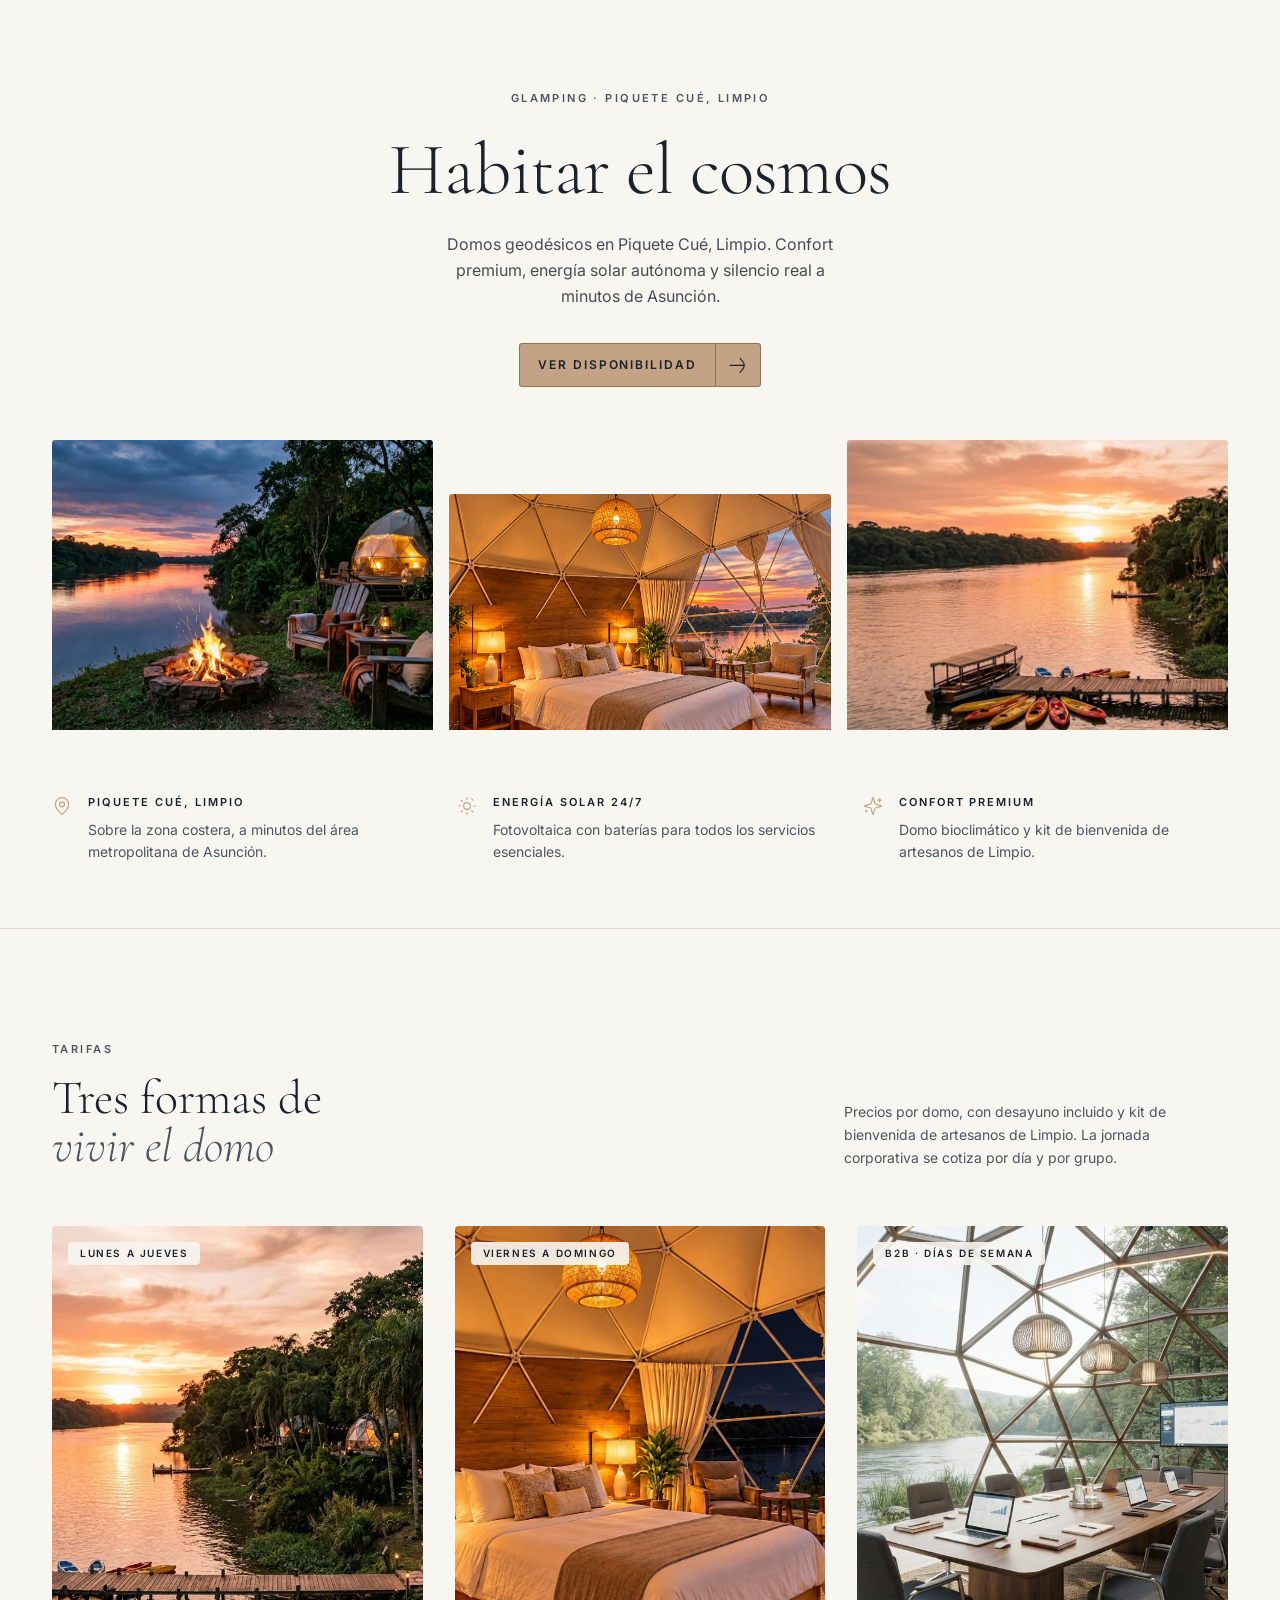
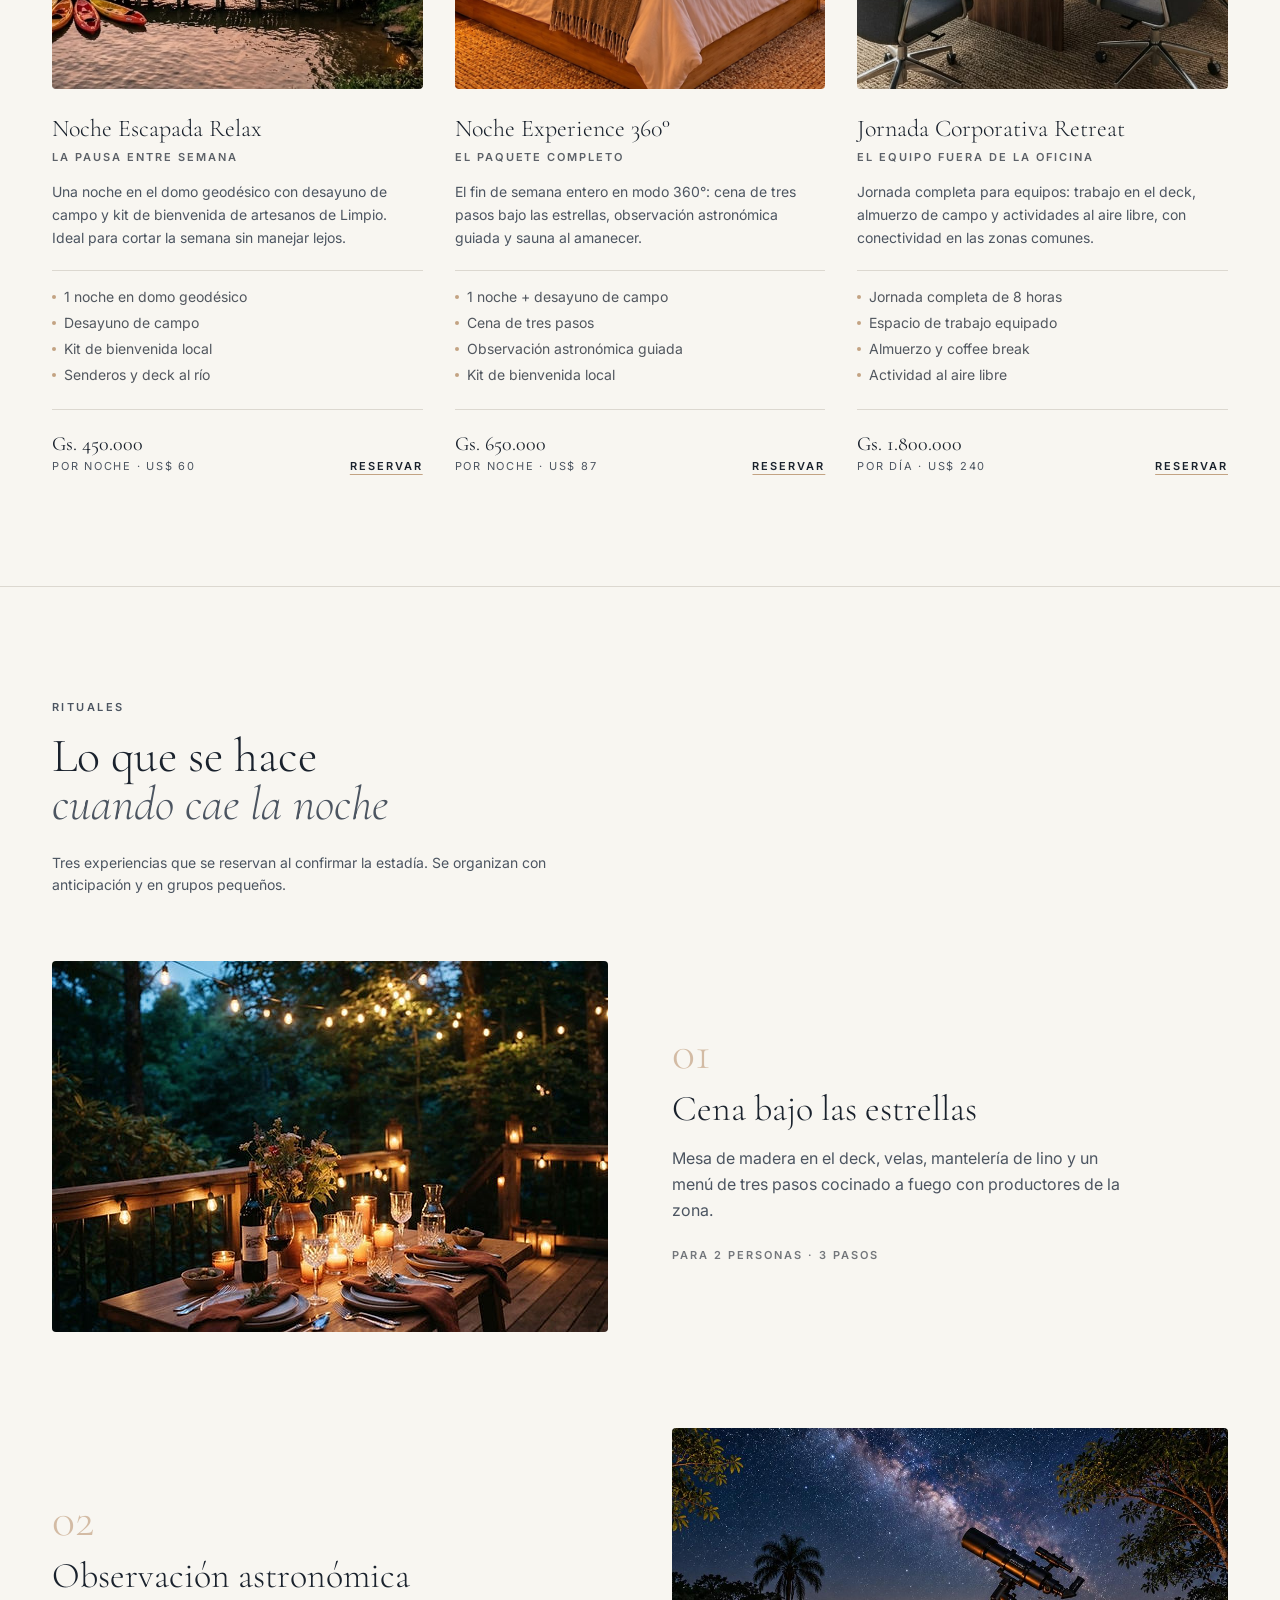
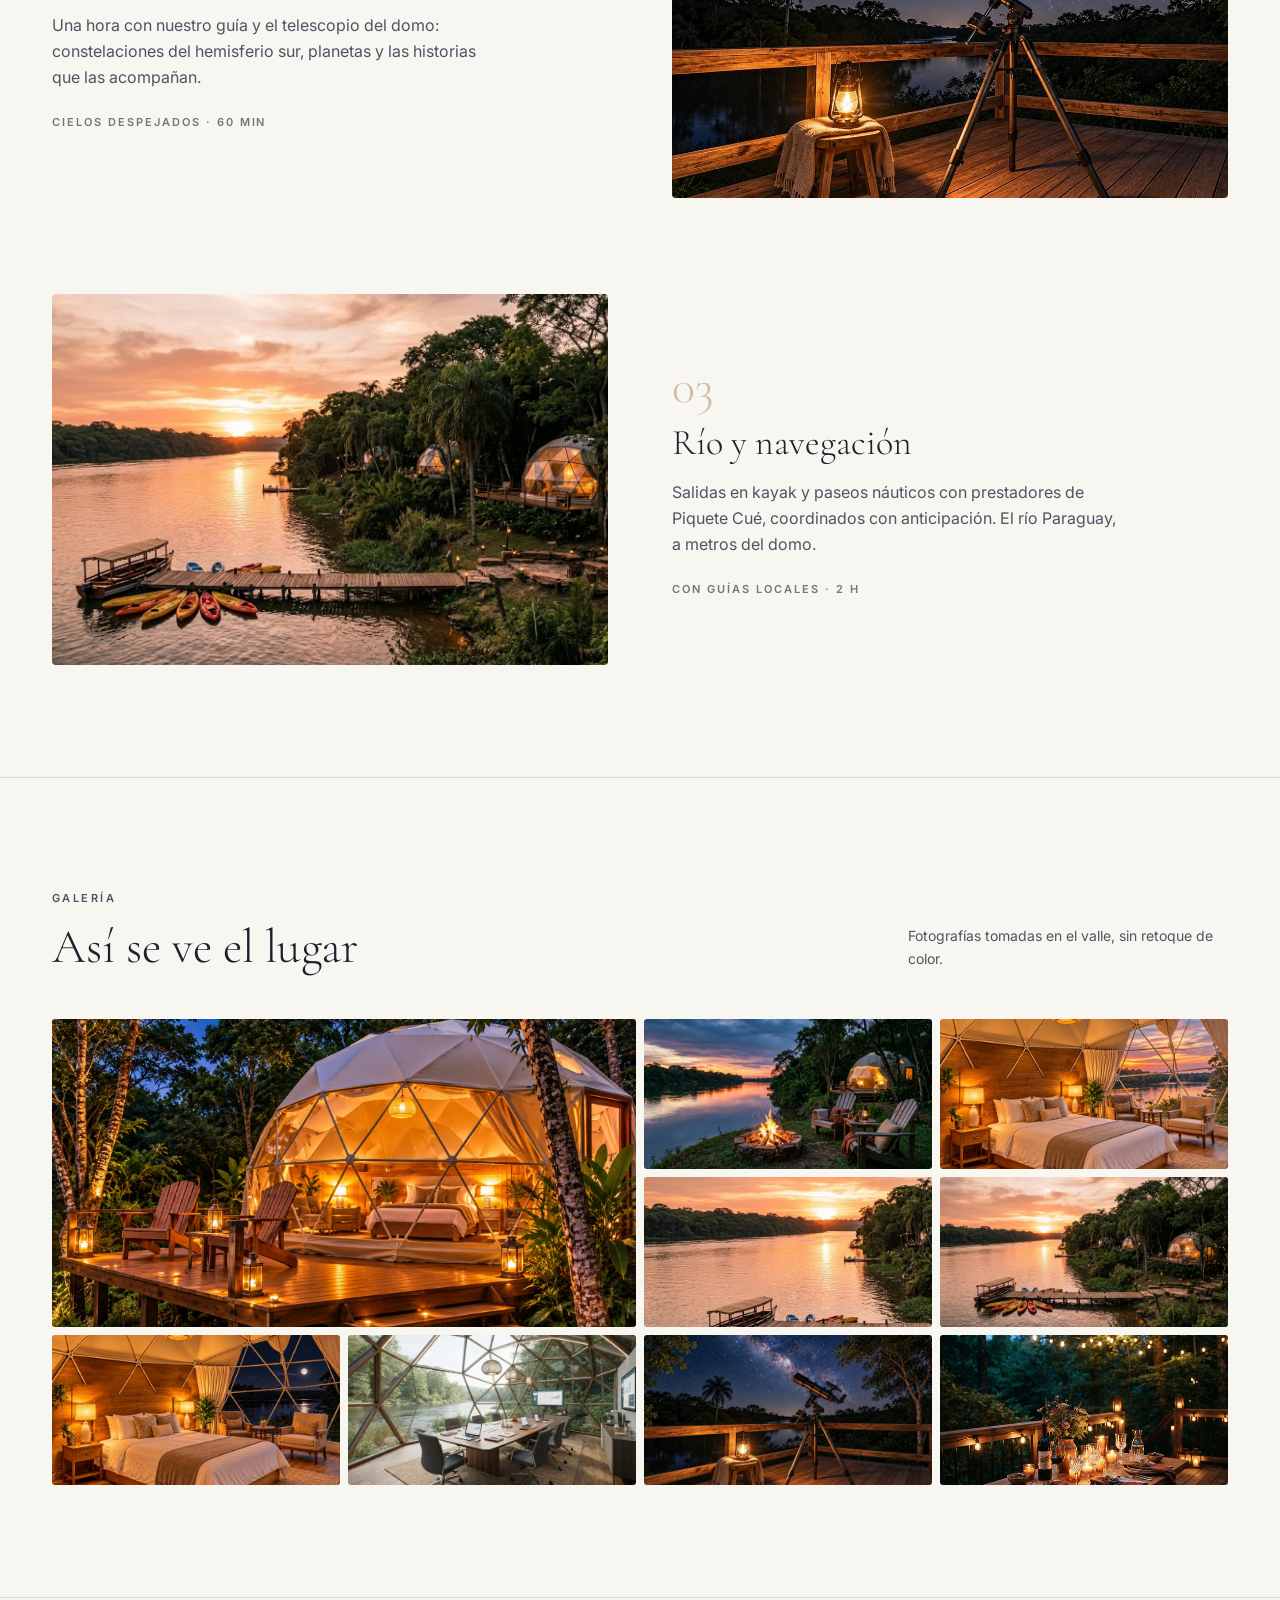
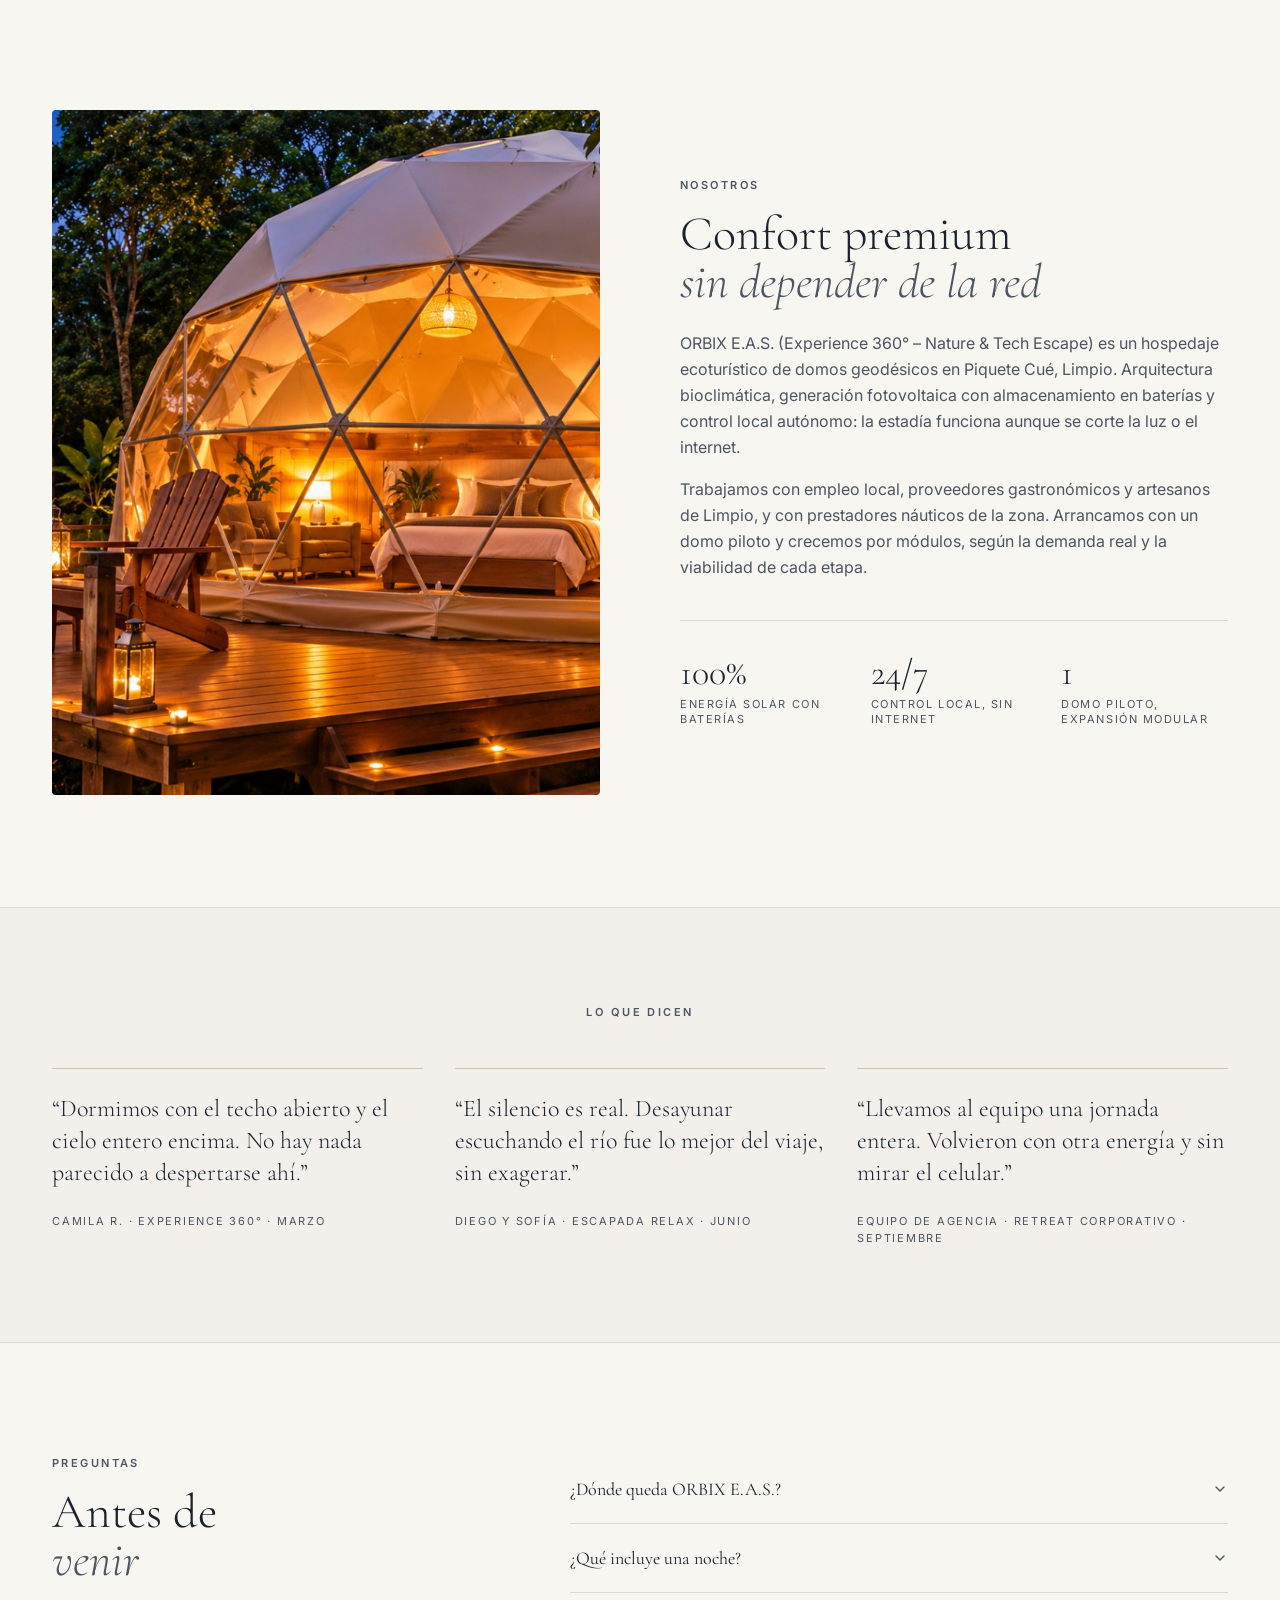
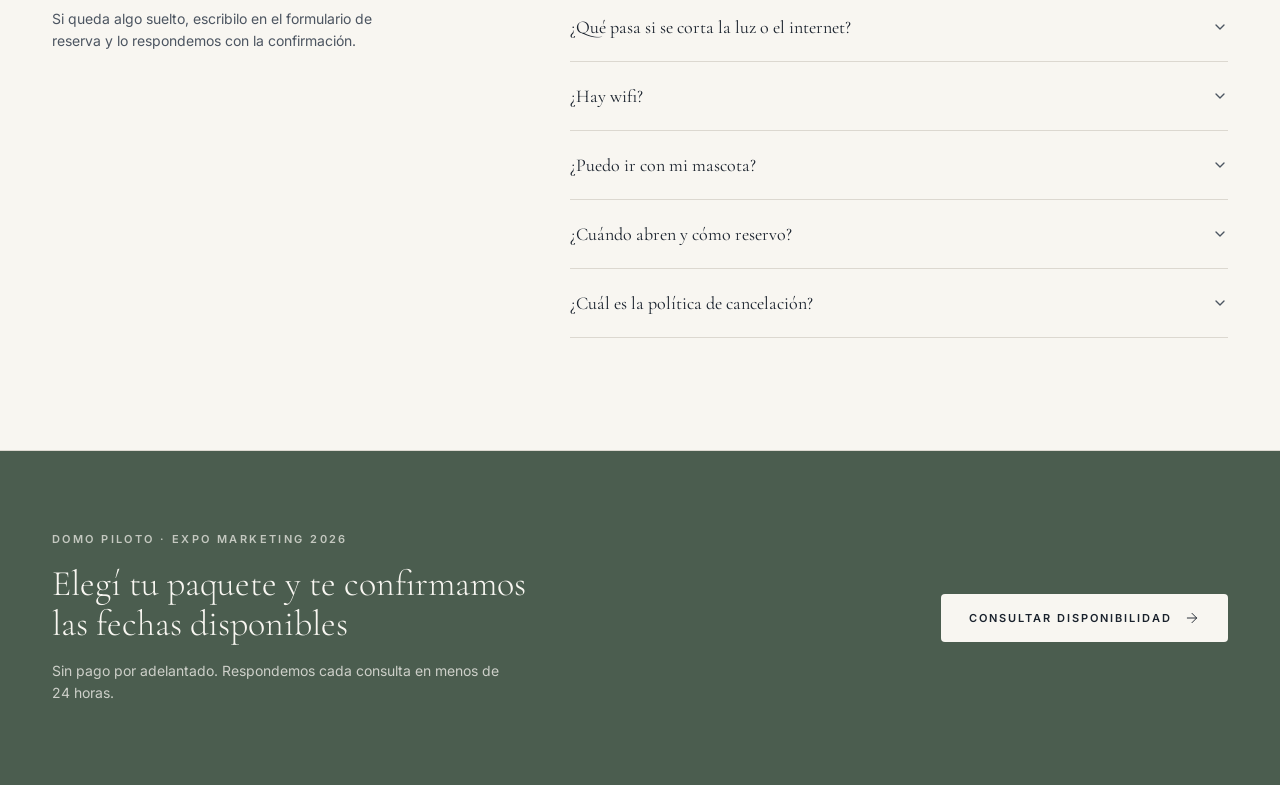
==== commit 981f20a1: "Remove duplicate gallery image and use mosaic layout" ====
--- a/index.html
+++ b/index.html
@@ -16,9 +16,12 @@
   .hs5-photo { align-self: start; }
   .hs5-photo-frame { height: clamp(220px, 24vw, 290px); }
   .hs5-img { object-fit: cover; object-position: center; }
-  .orbix-gallery { display: grid; grid-template-columns: repeat(2, minmax(0, 1fr)); gap: 8px; }
-  @media (min-width: 640px) { .orbix-gallery { grid-template-columns: repeat(3, minmax(0, 1fr)); } }
-  @media (min-width: 900px) { .orbix-gallery { grid-template-columns: repeat(4, minmax(0, 1fr)); } }
+  .orbix-gallery { display: grid; grid-template-columns: repeat(2, minmax(0, 1fr)); grid-auto-rows: 120px; gap: 8px; }
+  .orbix-gallery > div { overflow: hidden; border-radius: 3px; background: hsl(var(--muted)); }
+  .orbix-gallery img { width: 100%; height: 100%; object-fit: cover; display: block; }
+  .orbix-gallery .tile-large { grid-column: span 2; grid-row: span 2; }
+  @media (min-width: 640px) { .orbix-gallery { grid-template-columns: repeat(3, minmax(0, 1fr)); grid-auto-rows: 140px; } }
+  @media (min-width: 900px) { .orbix-gallery { grid-template-columns: repeat(4, minmax(0, 1fr)); grid-auto-rows: 150px; } }
 </style>
 </head>
 <body>
@@ -204,14 +207,15 @@
       <p class="max-w-xs text-sm leading-relaxed text-muted-foreground">Fotografías tomadas en el valle, sin retoque de color.</p>
     </div>
     <div class="mt-12 orbix-gallery">
-      <div class="overflow-hidden rounded-sm bg-muted aspect-[4/3]"><img class="h-full w-full object-cover" src="./ORBIX E.A.S. · Glamping en Piquete Cué, Limpio_files/1.jpeg" alt="Domo geodésico iluminado en el bosque al anochecer"></div>
-      <div class="overflow-hidden rounded-sm bg-muted aspect-[4/3]"><img class="h-full w-full object-cover" src="./ORBIX E.A.S. · Glamping en Piquete Cué, Limpio_files/2.jpeg" alt="Interior del domo con cama king frente al bosque"></div>
-      <div class="overflow-hidden rounded-sm bg-muted aspect-[4/3]"><img class="h-full w-full object-cover" src="./ORBIX E.A.S. · Glamping en Piquete Cué, Limpio_files/3.jpeg" alt="Fogón de piedra y tazas de cerámica al atardecer"></div>
-      <div class="overflow-hidden rounded-sm bg-muted aspect-[4/3]"><img class="h-full w-full object-cover" src="./ORBIX E.A.S. · Glamping en Piquete Cué, Limpio_files/1-2.jpeg" alt="Vista del domo y el entorno"></div>
-      <div class="overflow-hidden rounded-sm bg-muted aspect-[4/3]"><img class="h-full w-full object-cover" src="./ORBIX E.A.S. · Glamping en Piquete Cué, Limpio_files/2-2.jpeg" alt="Interior del domo"></div>
-      <div class="overflow-hidden rounded-sm bg-muted aspect-[4/3]"><img class="h-full w-full object-cover" src="./ORBIX E.A.S. · Glamping en Piquete Cué, Limpio_files/3-2.jpeg" alt="Detalle del fogón y el bosque"></div>
-      <div class="overflow-hidden rounded-sm bg-muted aspect-[4/3]"><img class="h-full w-full object-cover" src="./ORBIX E.A.S. · Glamping en Piquete Cué, Limpio_files/1-3.jpeg" alt="Paisaje del valle"></div>
-      <div class="overflow-hidden rounded-sm bg-muted aspect-[4/3]"><img class="h-full w-full object-cover" src="./ORBIX E.A.S. · Glamping en Piquete Cué, Limpio_files/2-3.jpeg" alt="Domo geodésico durante el día"></div>
+      <div class="tile-large"><img src="./ORBIX E.A.S. · Glamping en Piquete Cué, Limpio_files/1-4.jpeg" alt="Vista principal del domo geodésico en el valle"></div>
+      <div class="tile"><img src="./ORBIX E.A.S. · Glamping en Piquete Cué, Limpio_files/1.jpeg" alt="Domo geodésico iluminado en el bosque al anochecer"></div>
+      <div class="tile"><img src="./ORBIX E.A.S. · Glamping en Piquete Cué, Limpio_files/2.jpeg" alt="Interior del domo con cama king frente al bosque"></div>
+      <div class="tile"><img src="./ORBIX E.A.S. · Glamping en Piquete Cué, Limpio_files/3.jpeg" alt="Fogón de piedra y tazas de cerámica al atardecer"></div>
+      <div class="tile"><img src="./ORBIX E.A.S. · Glamping en Piquete Cué, Limpio_files/1-2.jpeg" alt="Vista del domo y el entorno"></div>
+      <div class="tile"><img src="./ORBIX E.A.S. · Glamping en Piquete Cué, Limpio_files/2-2.jpeg" alt="Interior del domo"></div>
+      <div class="tile"><img src="./ORBIX E.A.S. · Glamping en Piquete Cué, Limpio_files/3-2.jpeg" alt="Detalle del fogón y el bosque"></div>
+      <div class="tile"><img src="./ORBIX E.A.S. · Glamping en Piquete Cué, Limpio_files/1-3.jpeg" alt="Paisaje del valle"></div>
+      <div class="tile"><img src="./ORBIX E.A.S. · Glamping en Piquete Cué, Limpio_files/972a2d8d2_generated_image(1).png" alt="Cena bajo las estrellas"></div>
     </div>
   </div>
 </section>
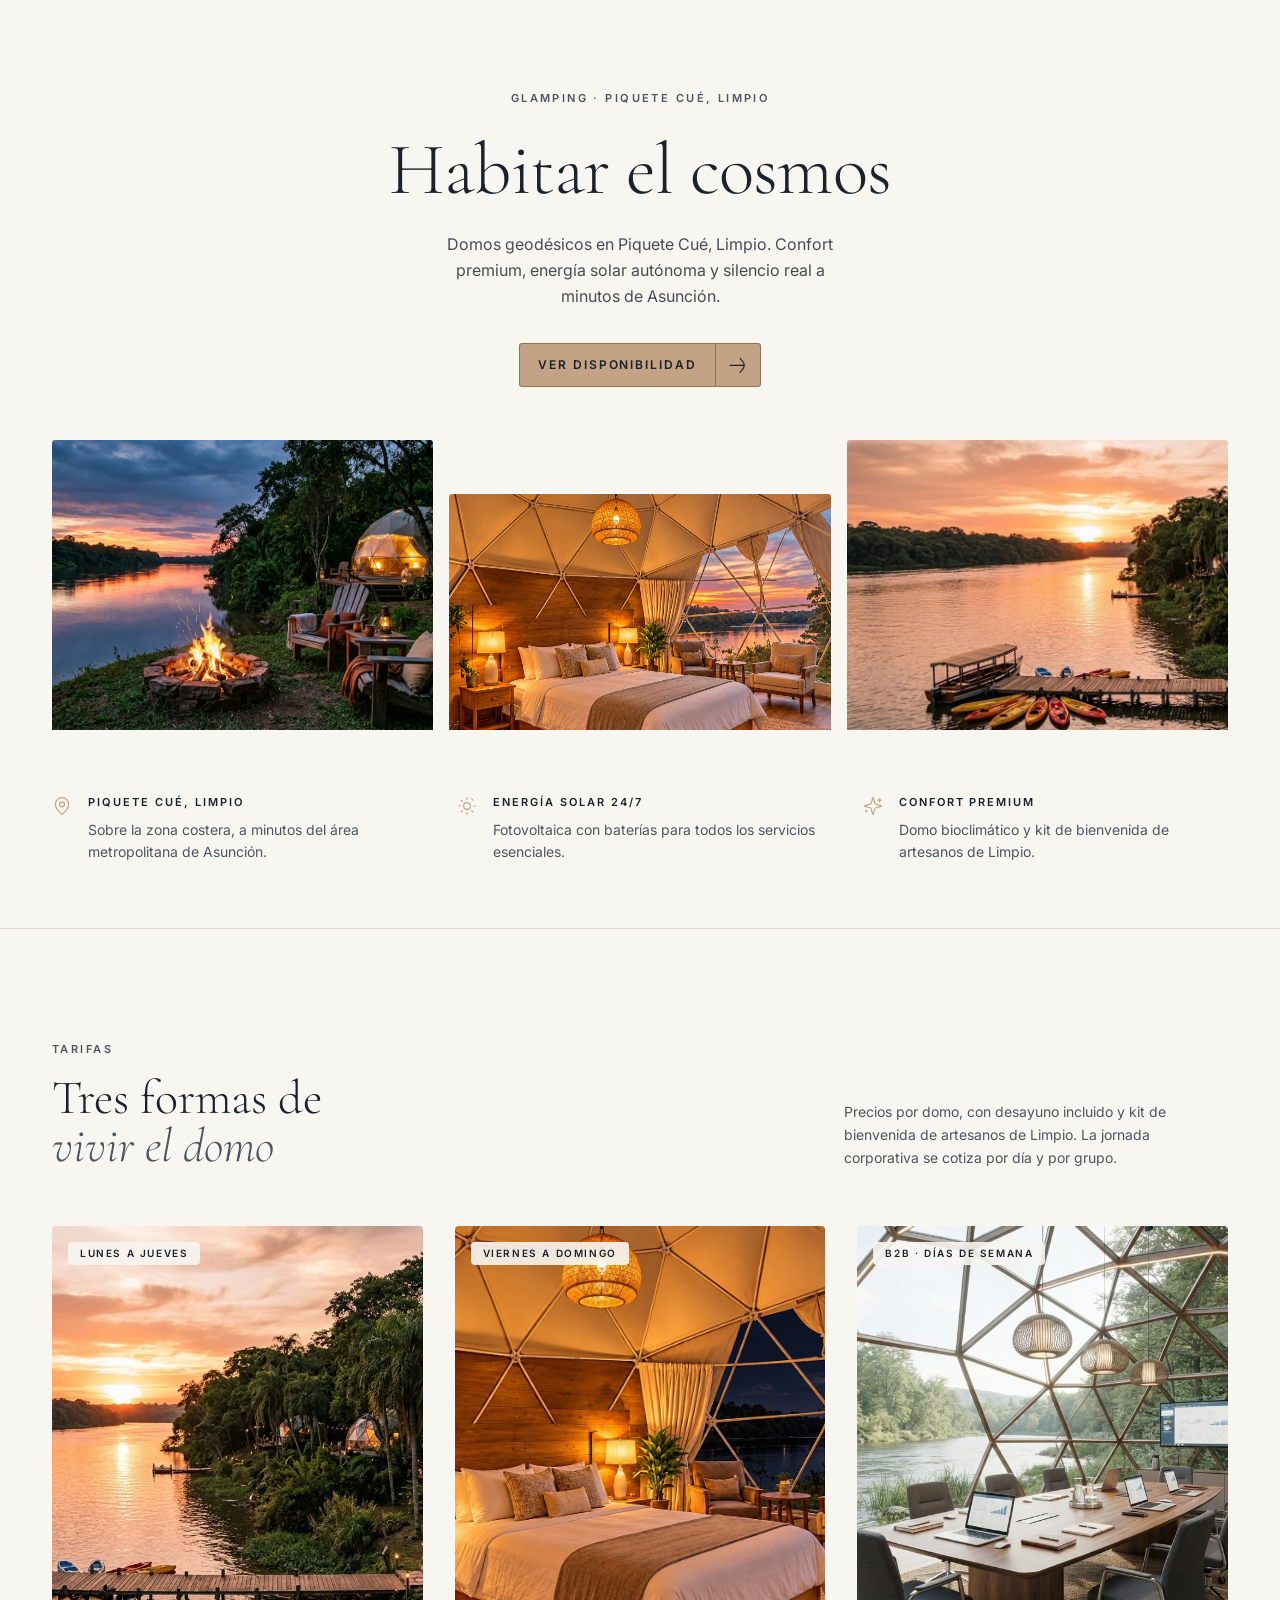
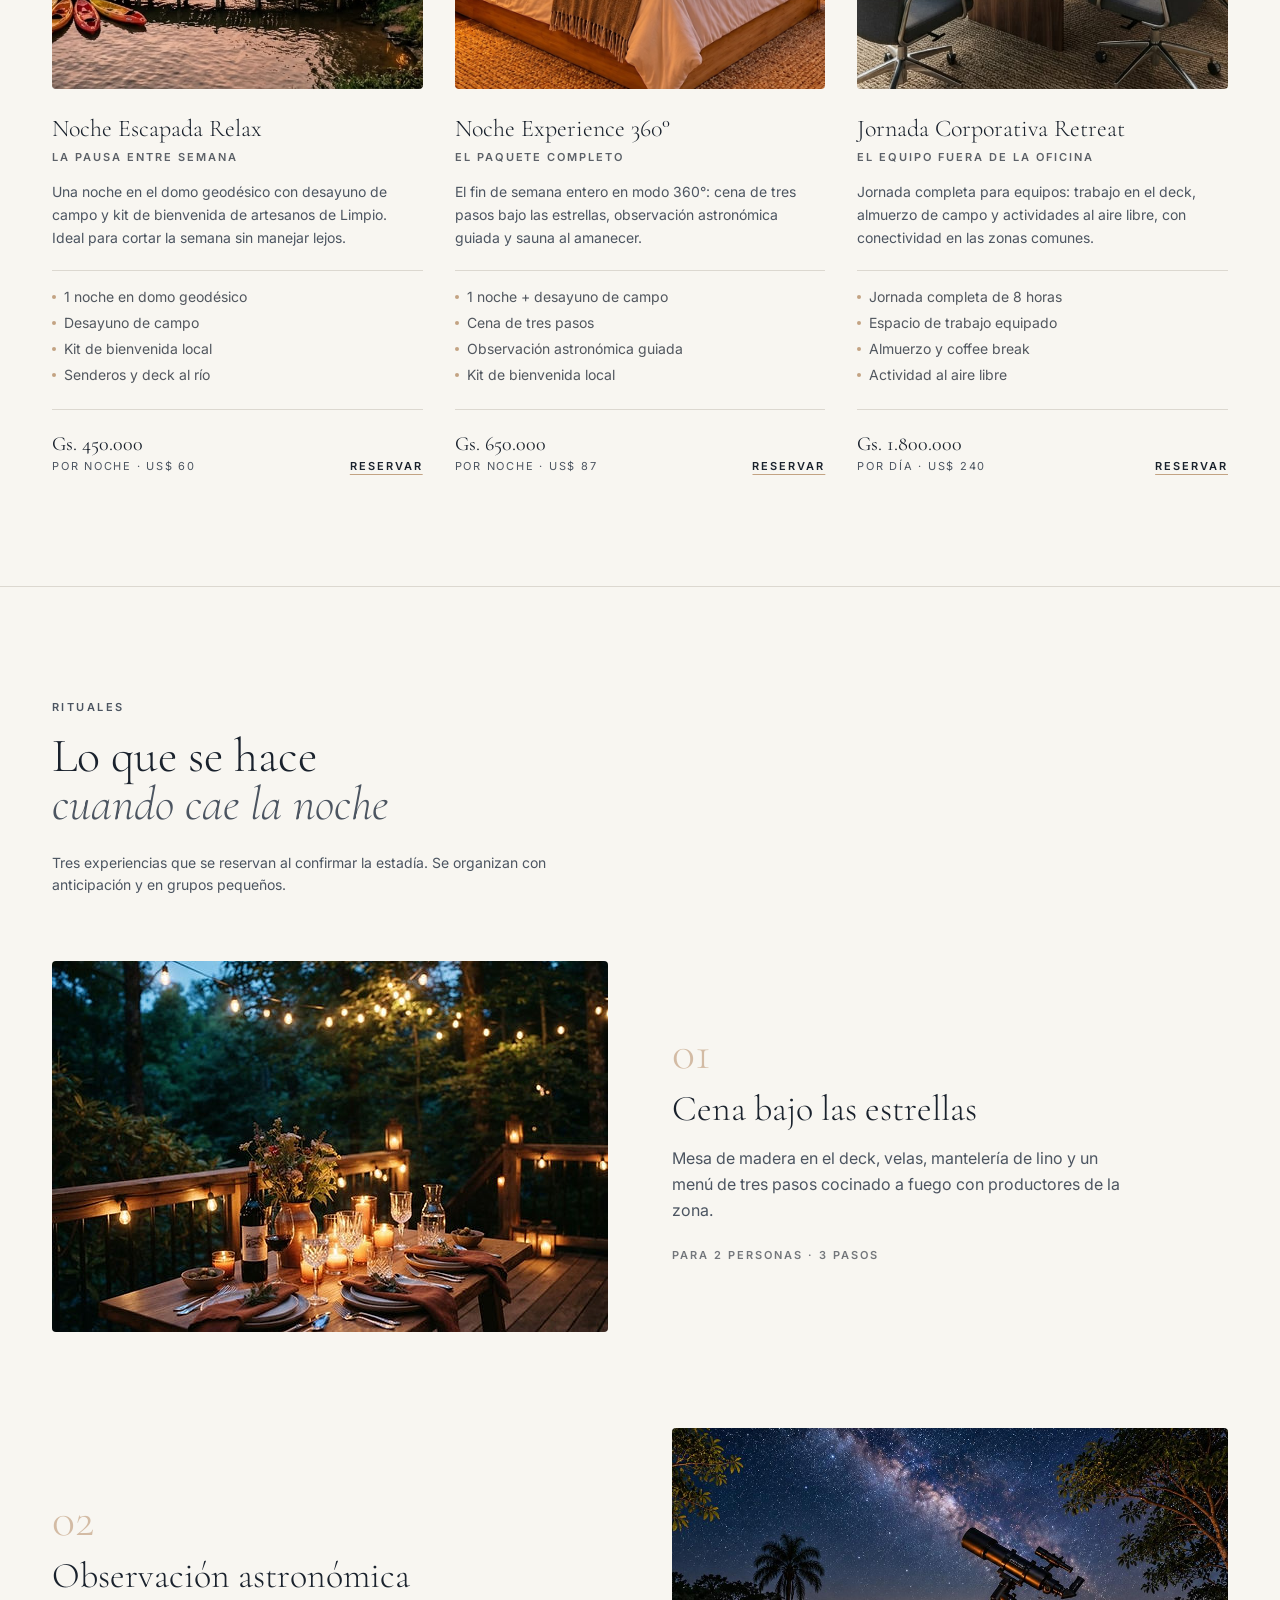
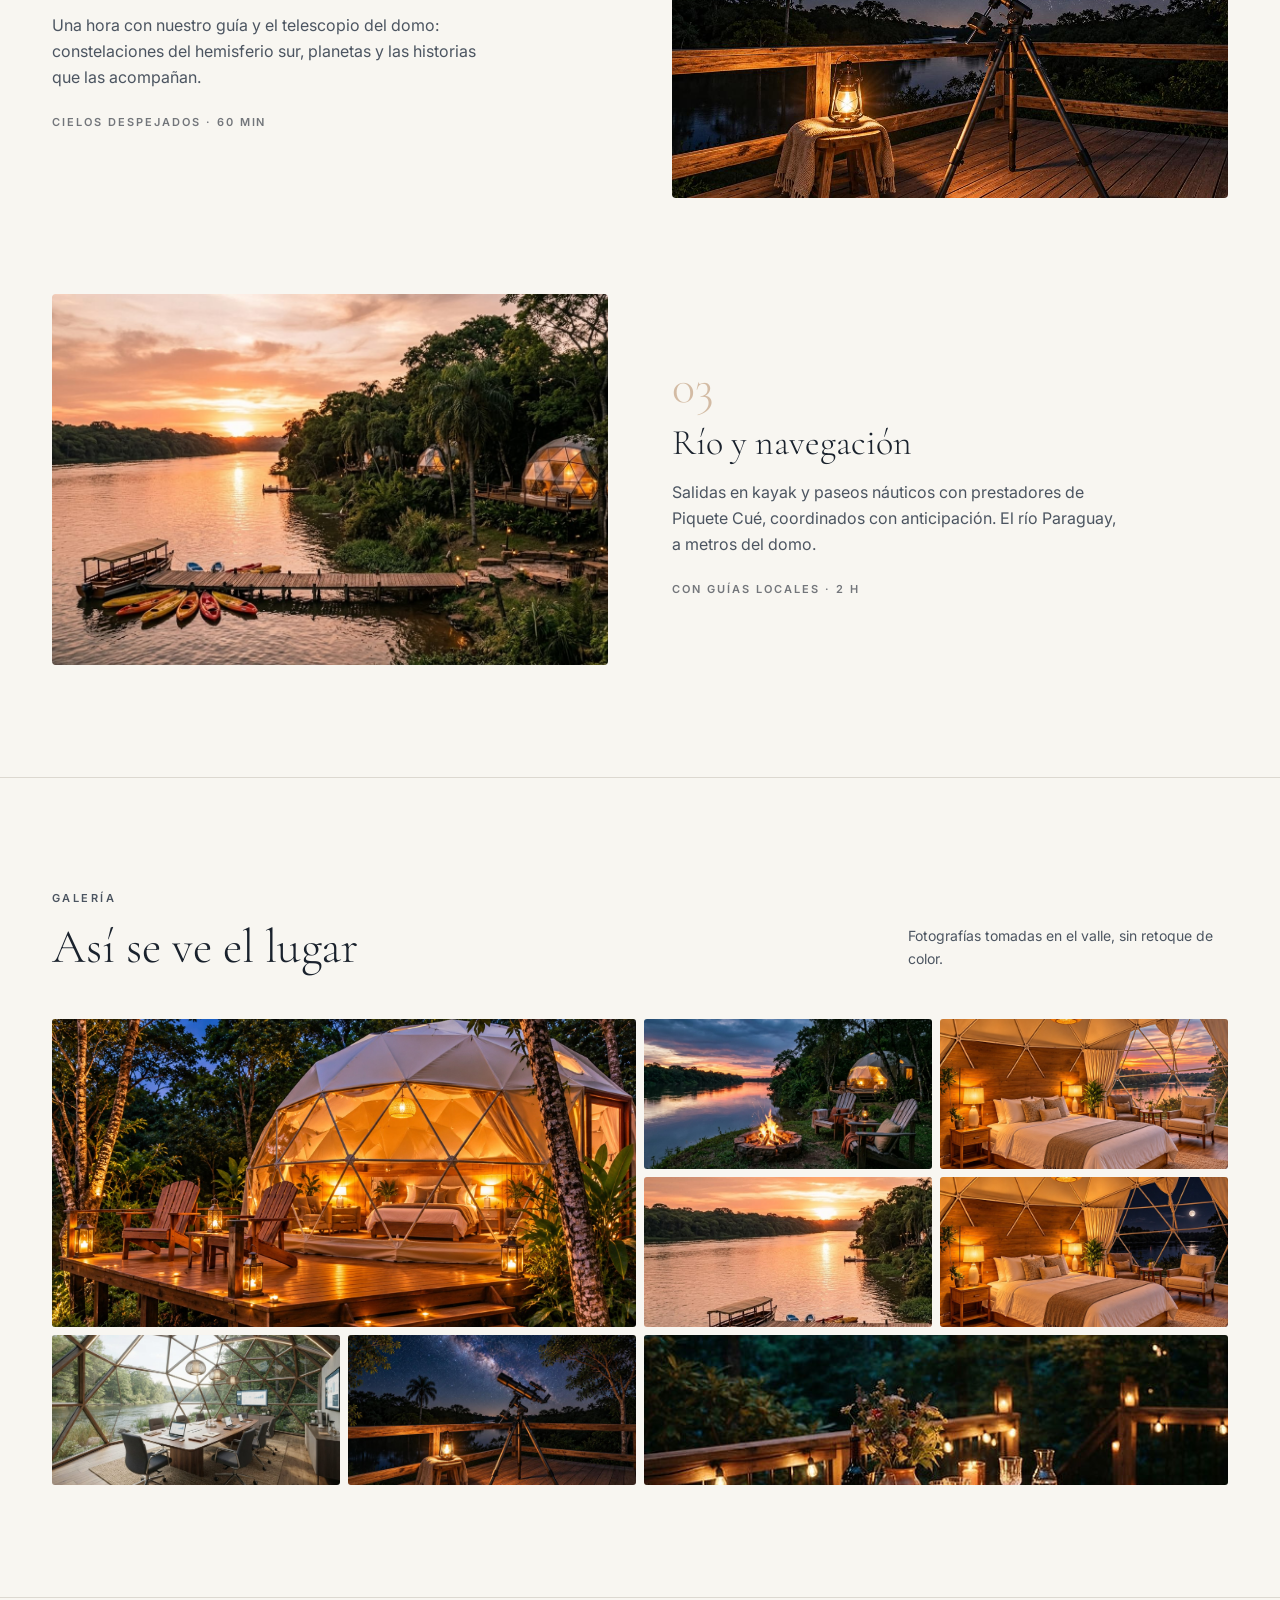
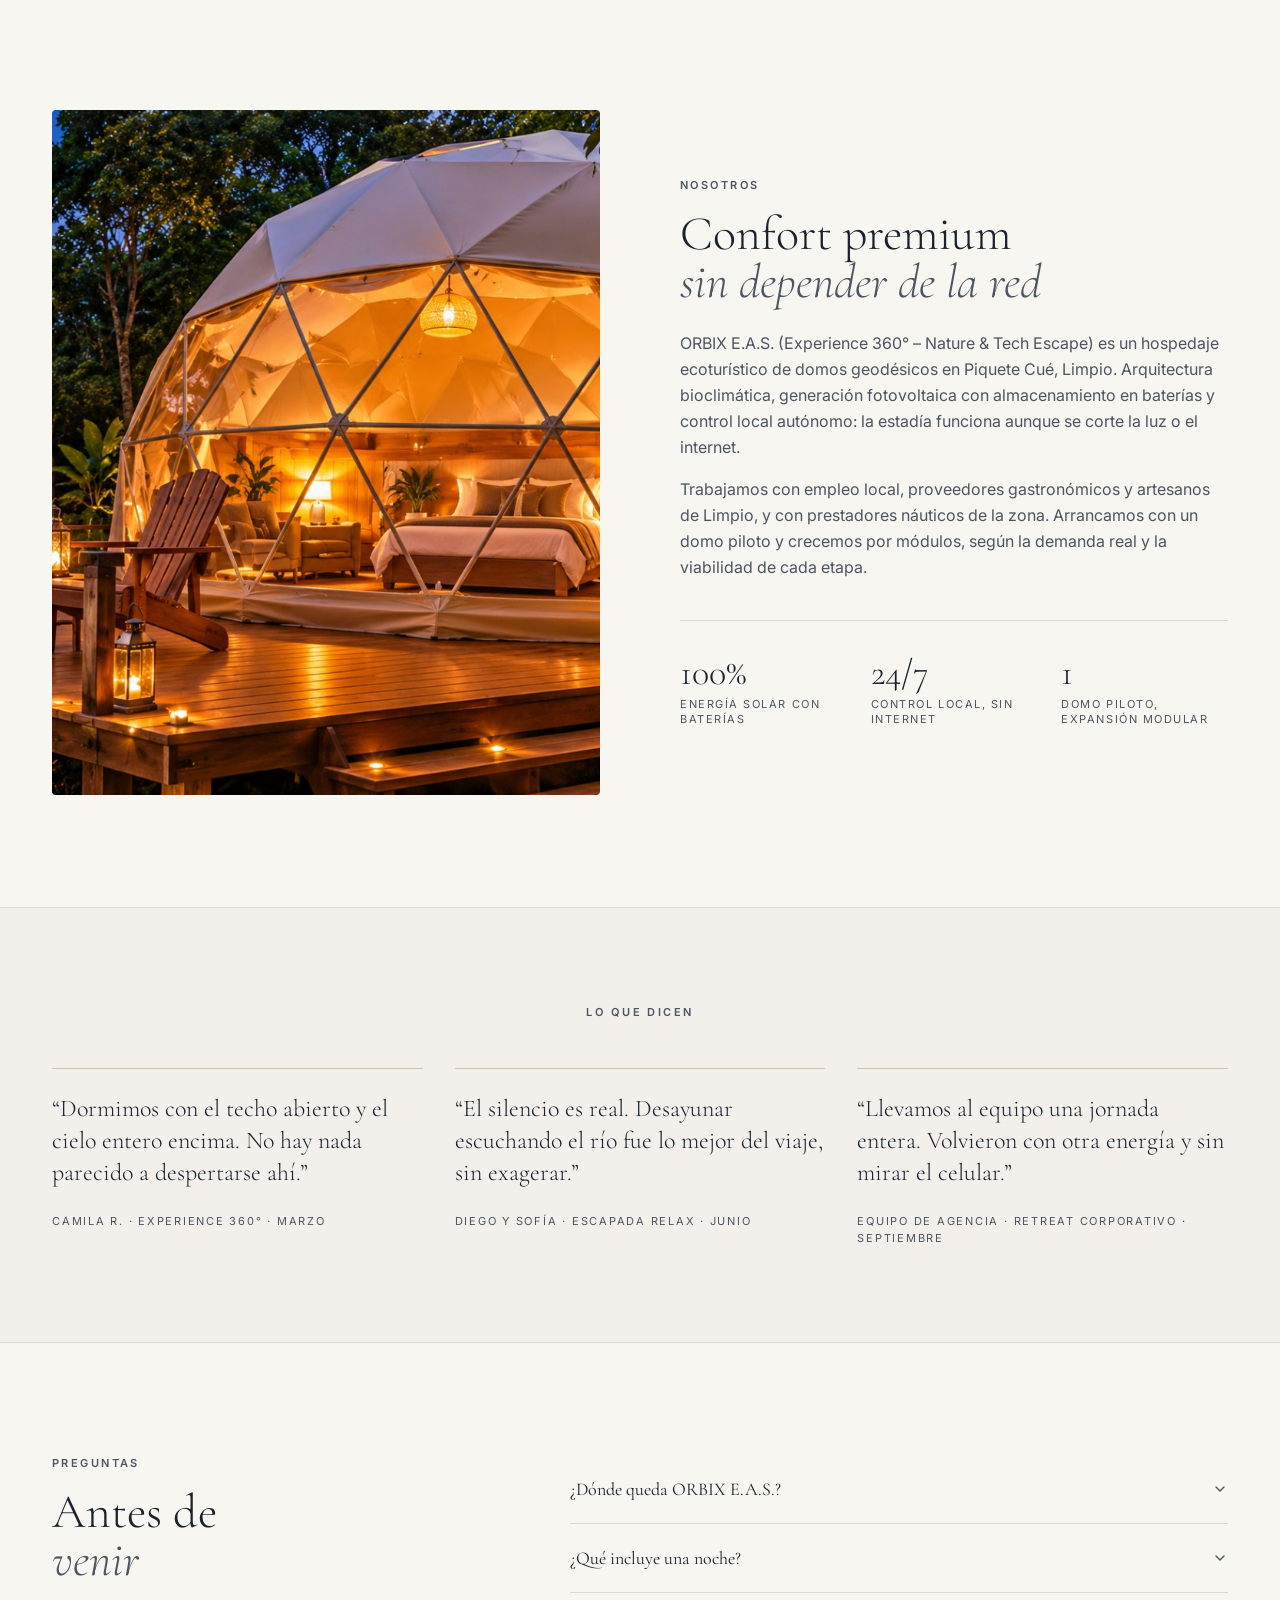
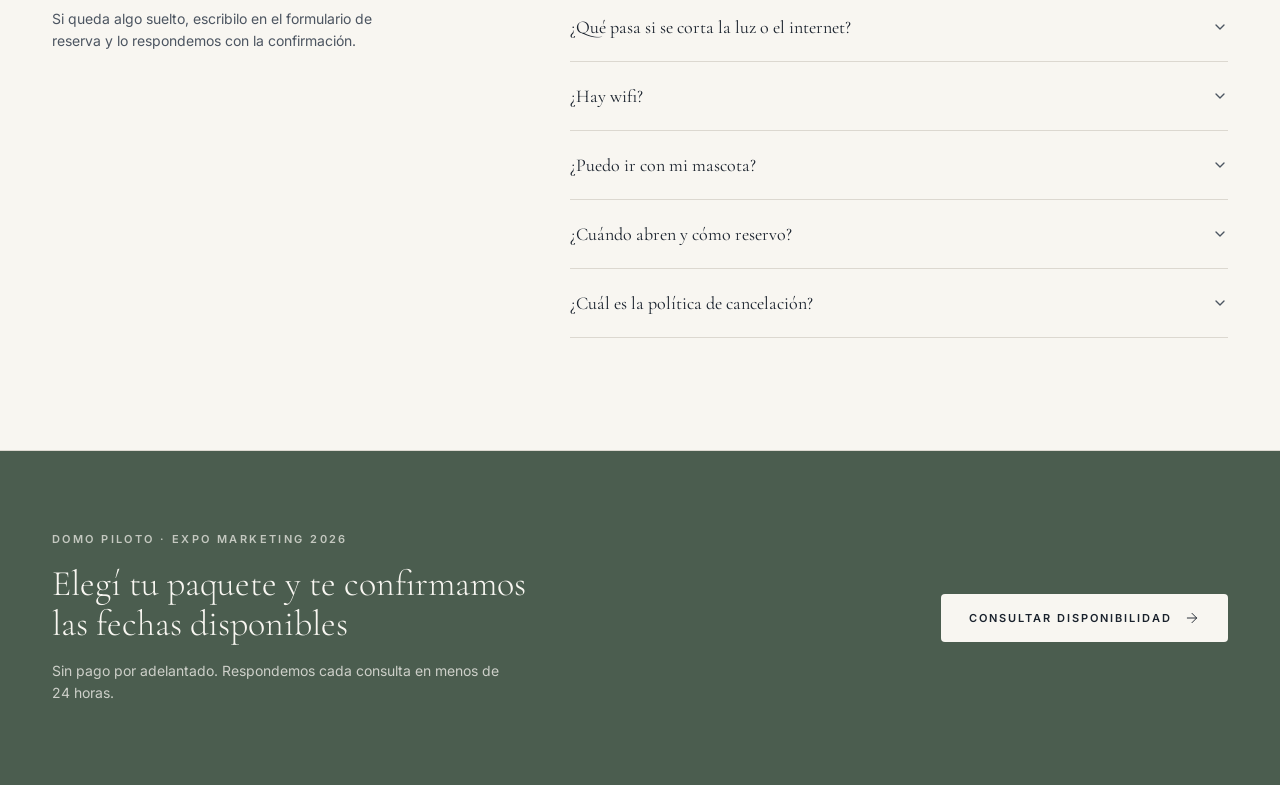
==== commit 36eb14c2: "Reorder gallery and remove duplicate photo" ====
--- a/index.html
+++ b/index.html
@@ -21,7 +21,7 @@
   .orbix-gallery img { width: 100%; height: 100%; object-fit: cover; display: block; }
   .orbix-gallery .tile-large { grid-column: span 2; grid-row: span 2; }
   @media (min-width: 640px) { .orbix-gallery { grid-template-columns: repeat(3, minmax(0, 1fr)); grid-auto-rows: 140px; } }
-  @media (min-width: 900px) { .orbix-gallery { grid-template-columns: repeat(4, minmax(0, 1fr)); grid-auto-rows: 150px; } }
+  @media (min-width: 900px) { .orbix-gallery { grid-template-columns: repeat(4, minmax(0, 1fr)); grid-auto-rows: 150px; } .orbix-gallery .tile-wide { grid-column: span 2; } }
 </style>
 </head>
 <body>
@@ -211,11 +211,10 @@
       <div class="tile"><img src="./ORBIX E.A.S. · Glamping en Piquete Cué, Limpio_files/1.jpeg" alt="Domo geodésico iluminado en el bosque al anochecer"></div>
       <div class="tile"><img src="./ORBIX E.A.S. · Glamping en Piquete Cué, Limpio_files/2.jpeg" alt="Interior del domo con cama king frente al bosque"></div>
       <div class="tile"><img src="./ORBIX E.A.S. · Glamping en Piquete Cué, Limpio_files/3.jpeg" alt="Fogón de piedra y tazas de cerámica al atardecer"></div>
-      <div class="tile"><img src="./ORBIX E.A.S. · Glamping en Piquete Cué, Limpio_files/1-2.jpeg" alt="Vista del domo y el entorno"></div>
       <div class="tile"><img src="./ORBIX E.A.S. · Glamping en Piquete Cué, Limpio_files/2-2.jpeg" alt="Interior del domo"></div>
       <div class="tile"><img src="./ORBIX E.A.S. · Glamping en Piquete Cué, Limpio_files/3-2.jpeg" alt="Detalle del fogón y el bosque"></div>
       <div class="tile"><img src="./ORBIX E.A.S. · Glamping en Piquete Cué, Limpio_files/1-3.jpeg" alt="Paisaje del valle"></div>
-      <div class="tile"><img src="./ORBIX E.A.S. · Glamping en Piquete Cué, Limpio_files/972a2d8d2_generated_image(1).png" alt="Cena bajo las estrellas"></div>
+      <div class="tile tile-wide"><img src="./ORBIX E.A.S. · Glamping en Piquete Cué, Limpio_files/972a2d8d2_generated_image(1).png" alt="Cena bajo las estrellas"></div>
     </div>
   </div>
 </section>
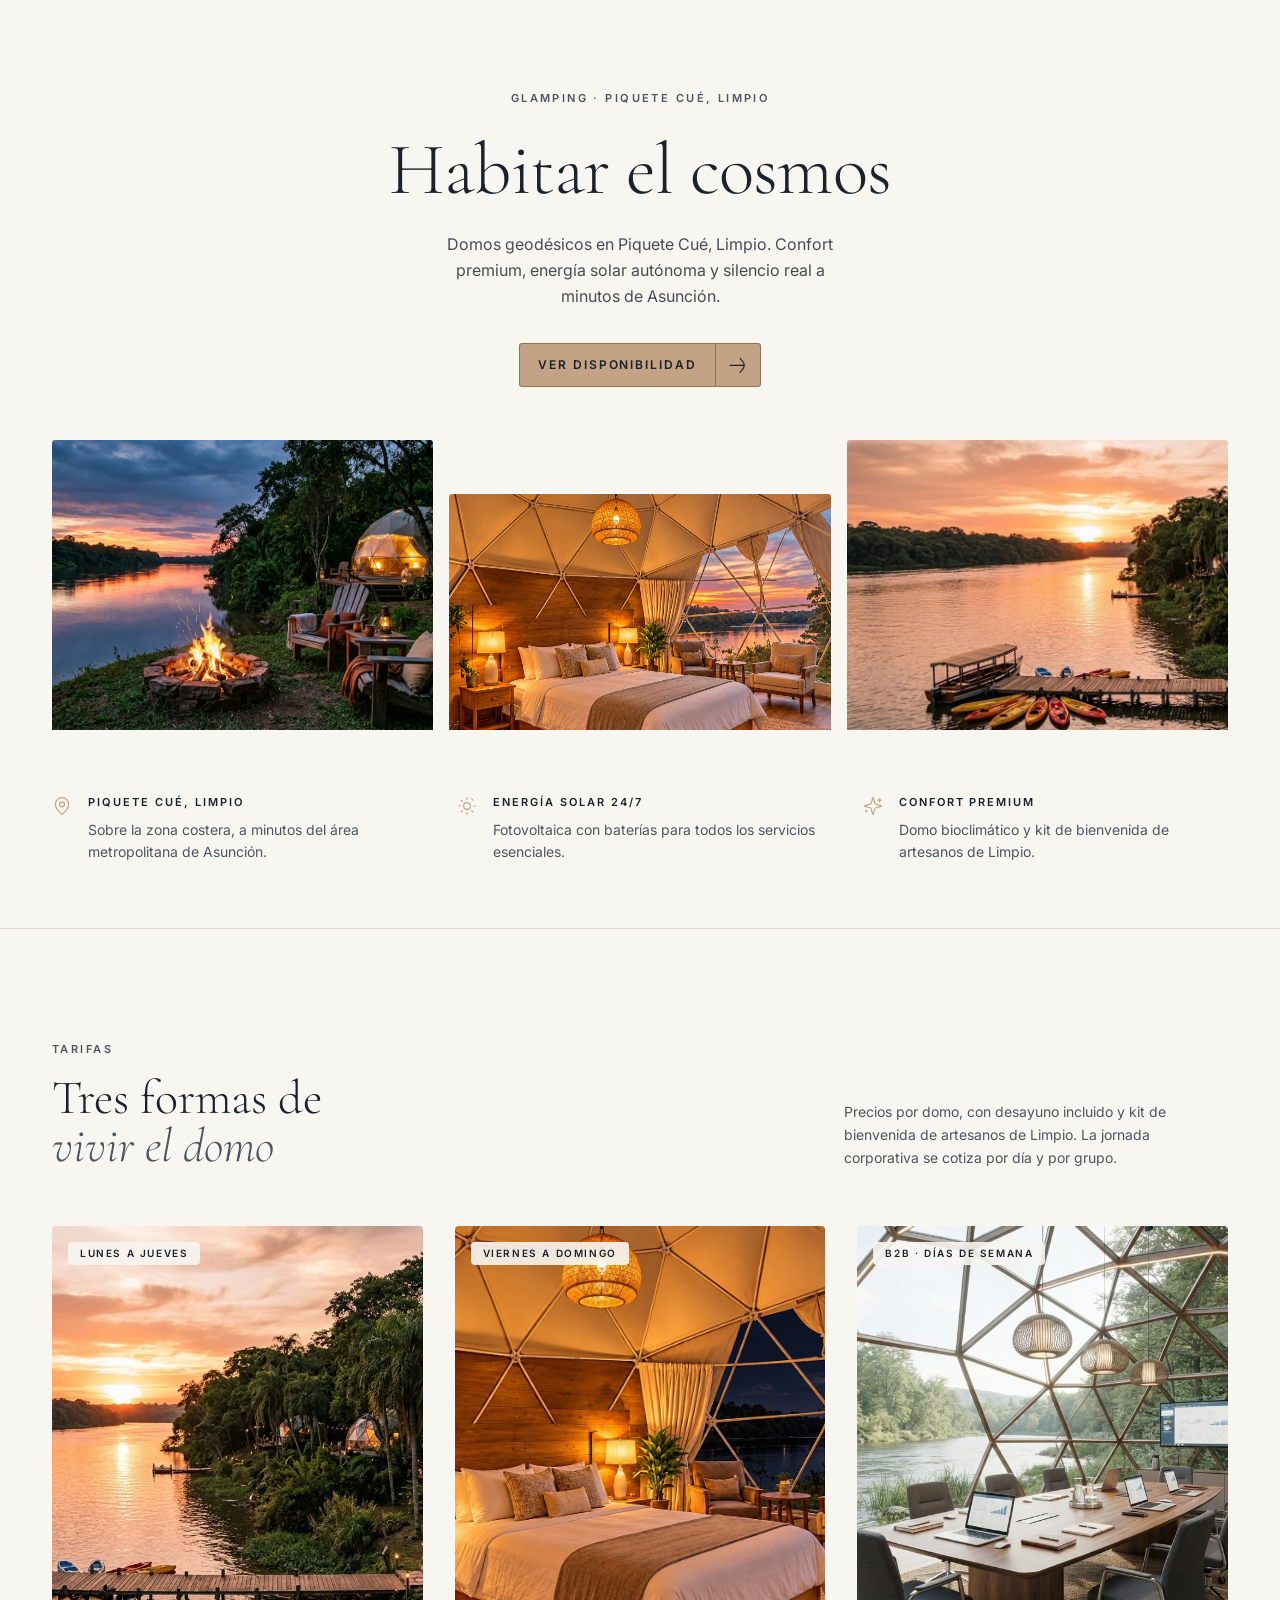
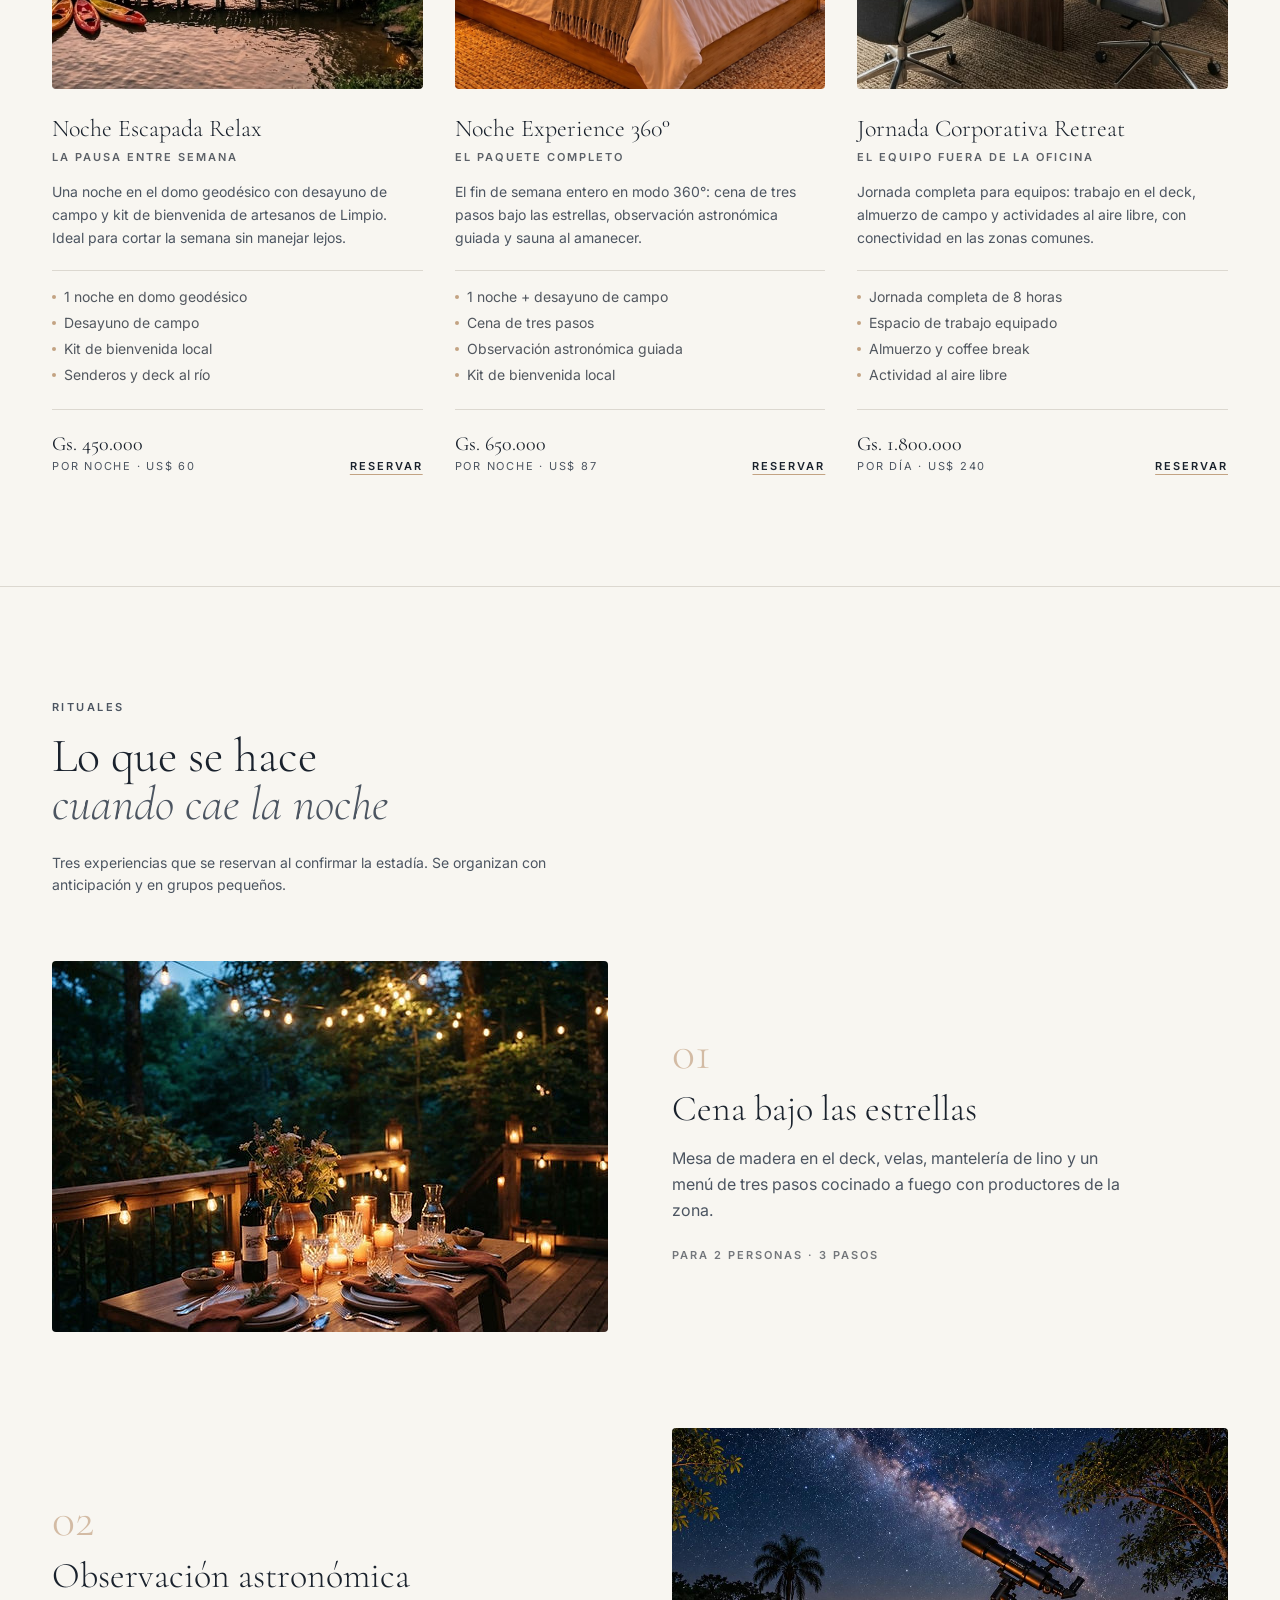
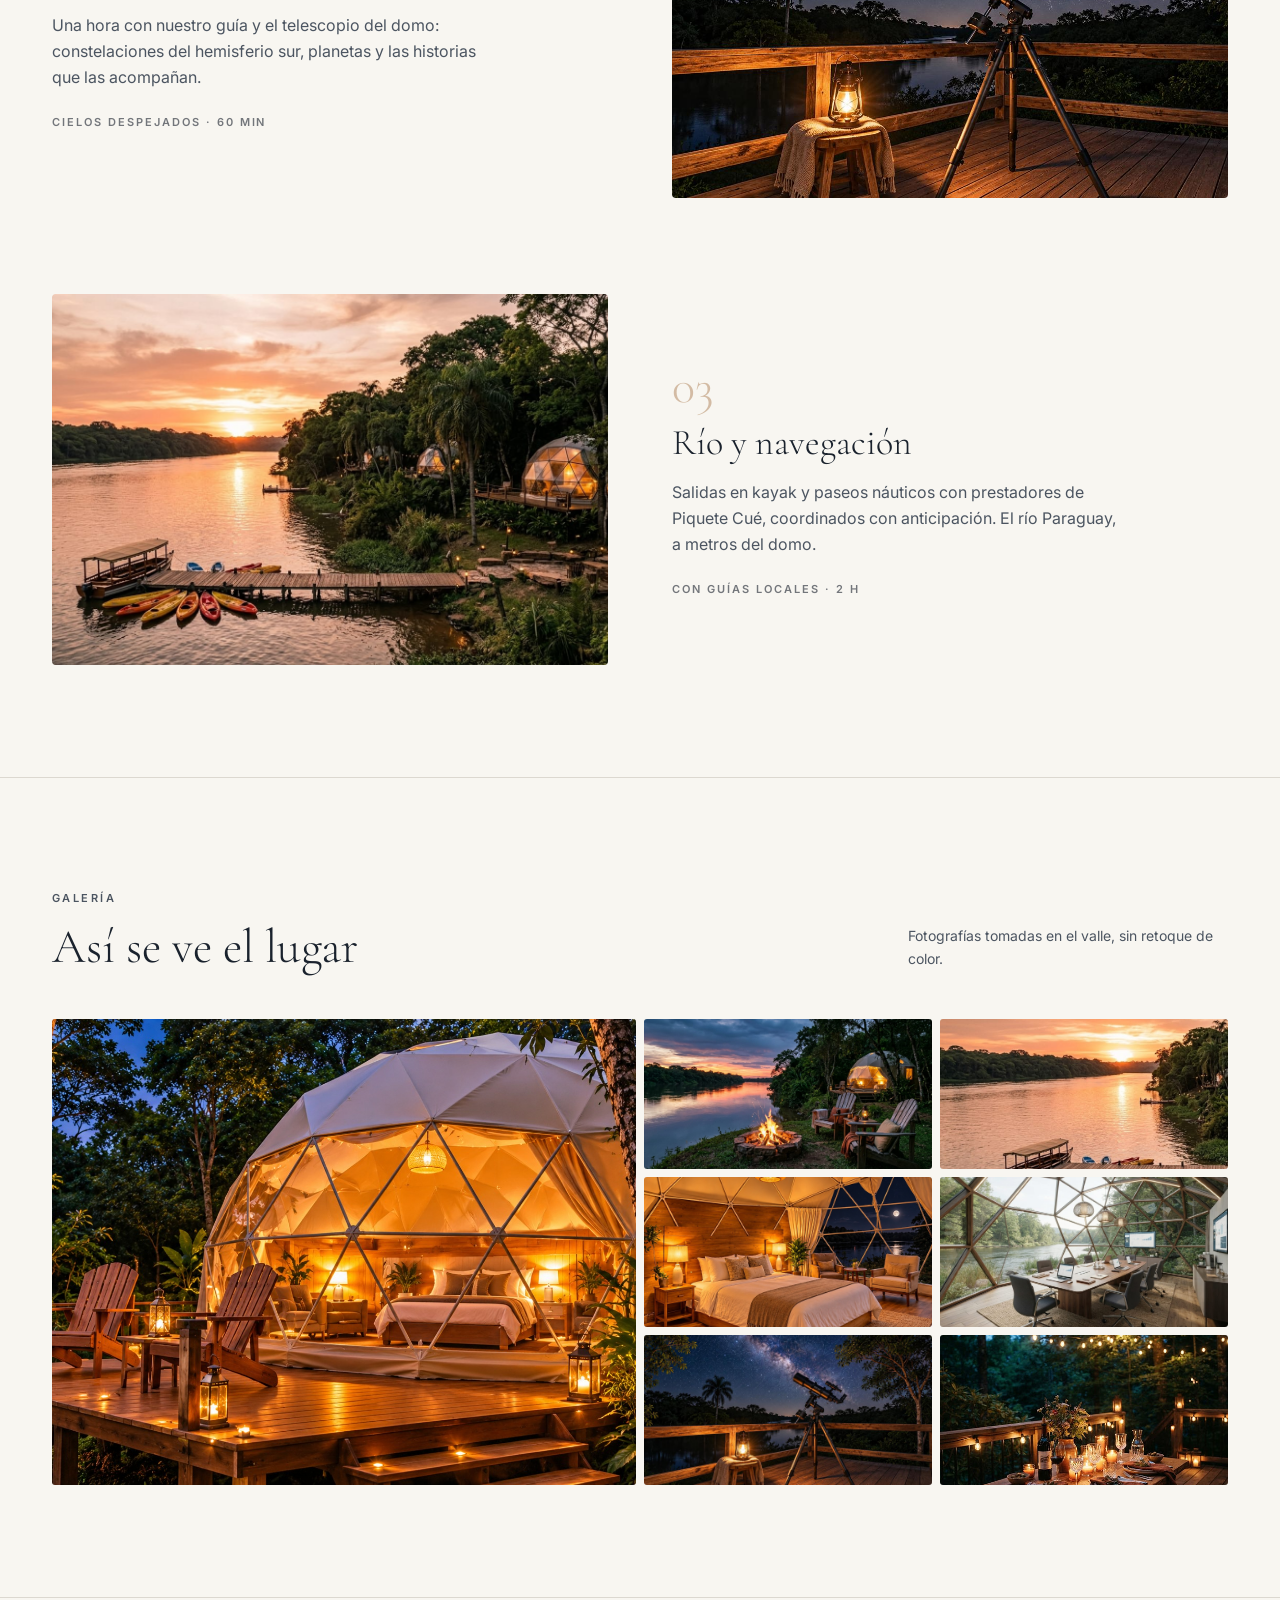
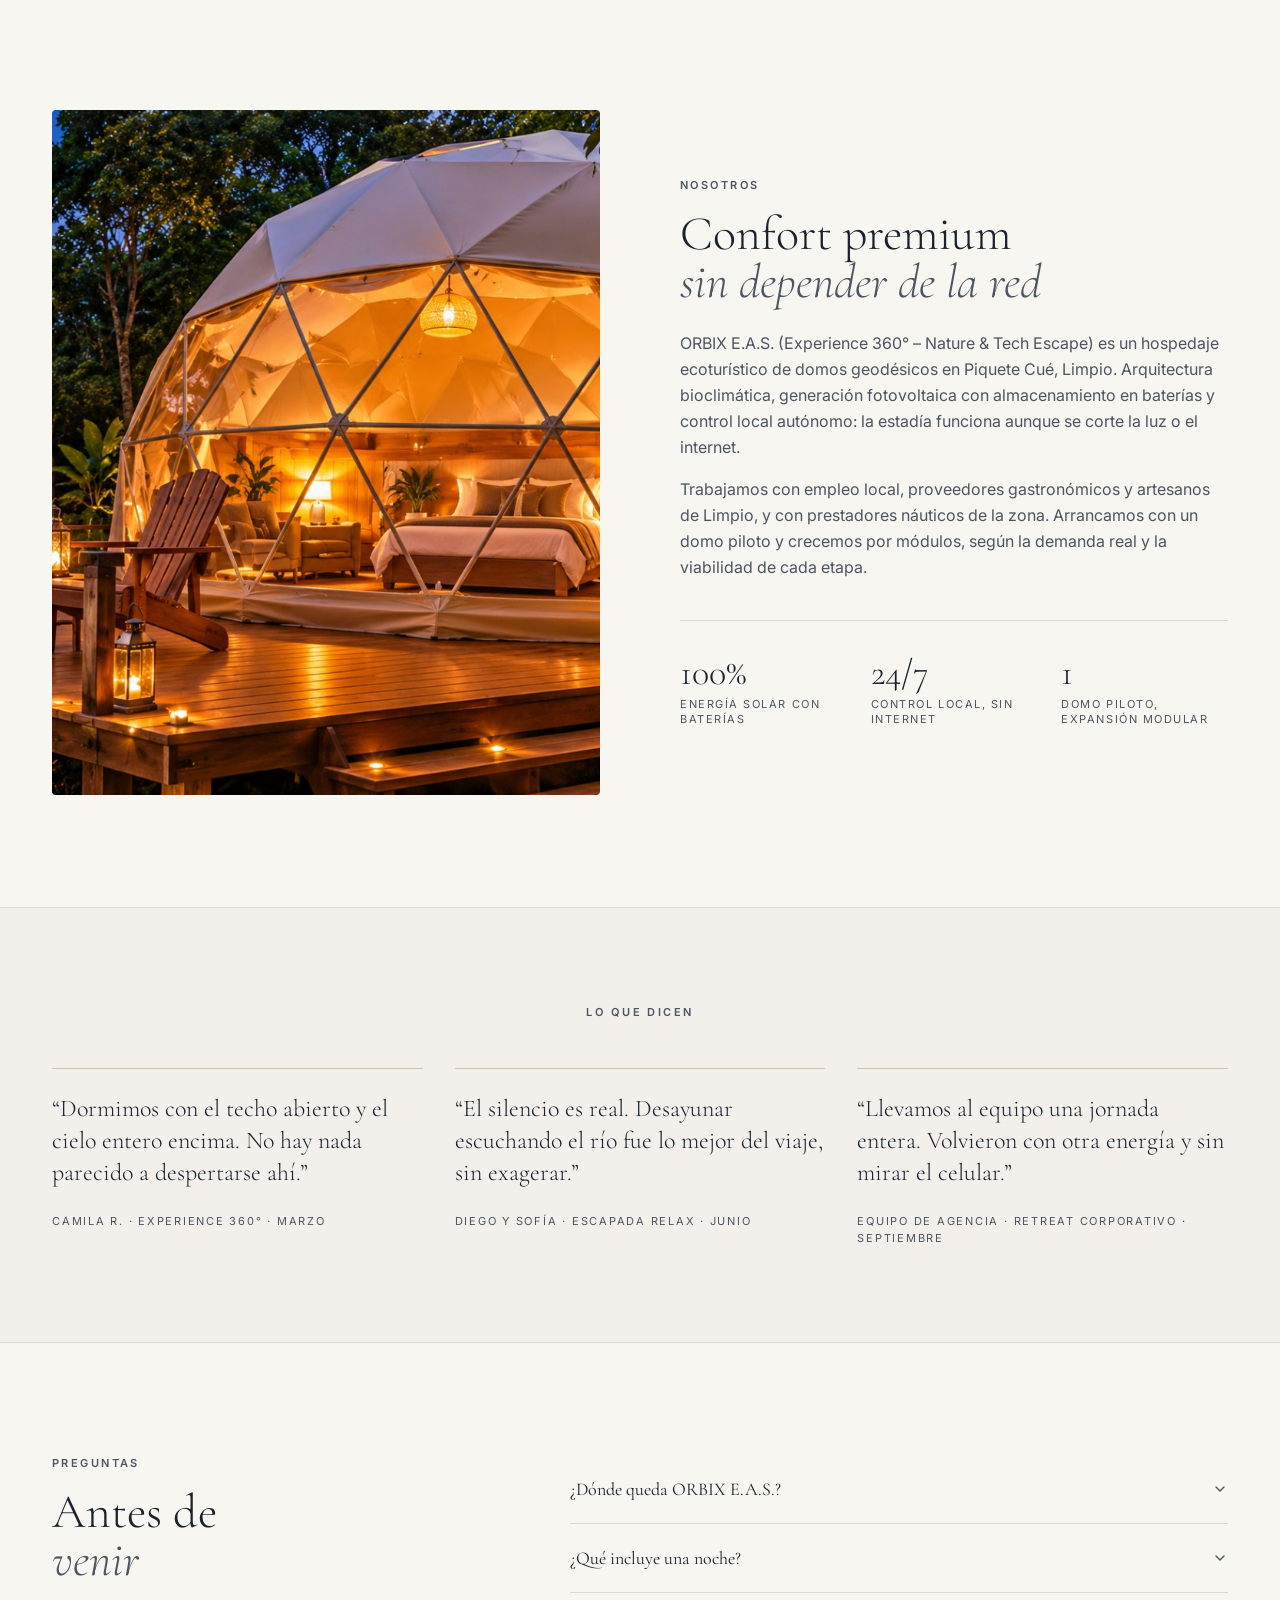
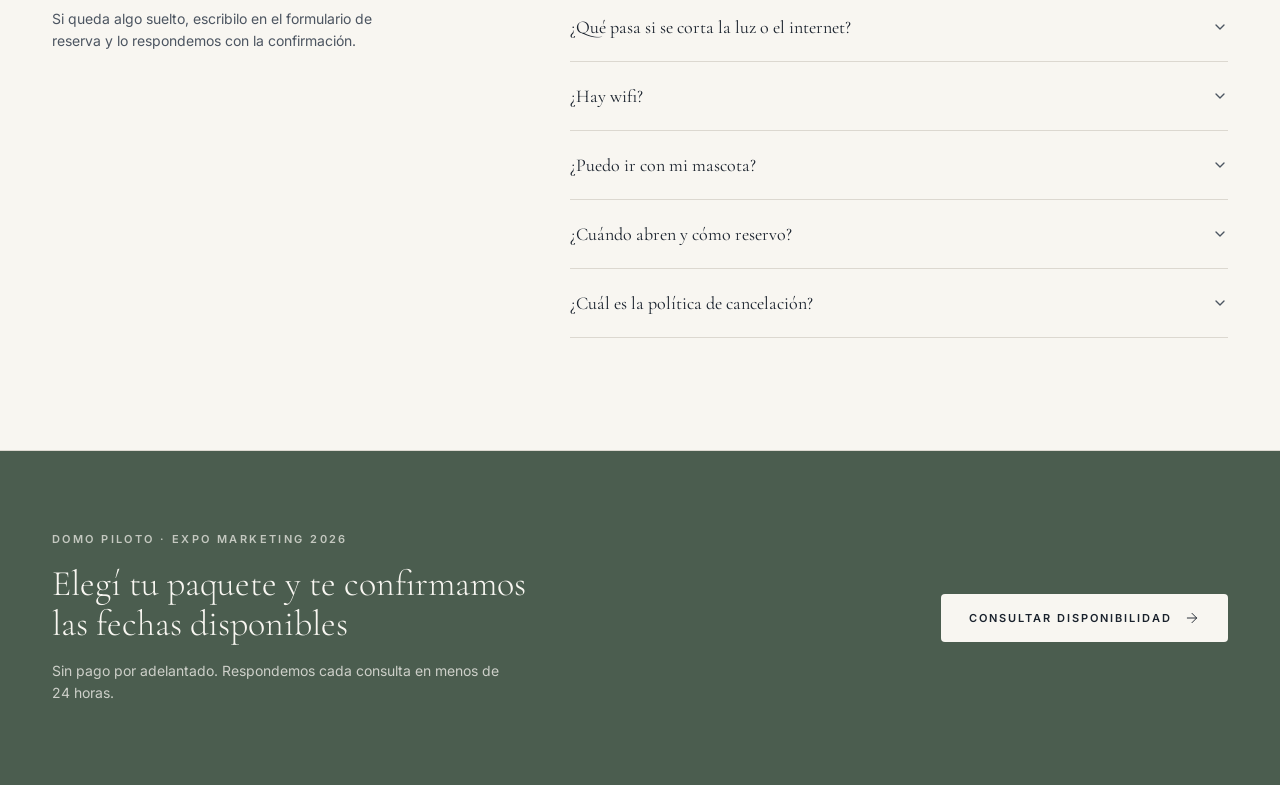
==== commit 5092e8f4: "Remove 2.jpeg from gallery and place large photo on the left" ====
--- a/index.html
+++ b/index.html
@@ -20,8 +20,8 @@
   .orbix-gallery > div { overflow: hidden; border-radius: 3px; background: hsl(var(--muted)); }
   .orbix-gallery img { width: 100%; height: 100%; object-fit: cover; display: block; }
   .orbix-gallery .tile-large { grid-column: span 2; grid-row: span 2; }
-  @media (min-width: 640px) { .orbix-gallery { grid-template-columns: repeat(3, minmax(0, 1fr)); grid-auto-rows: 140px; } }
-  @media (min-width: 900px) { .orbix-gallery { grid-template-columns: repeat(4, minmax(0, 1fr)); grid-auto-rows: 150px; } .orbix-gallery .tile-wide { grid-column: span 2; } }
+  @media (min-width: 640px) { .orbix-gallery { grid-template-columns: repeat(3, minmax(0, 1fr)); grid-auto-rows: 130px; } .orbix-gallery .tile-large { grid-column: span 1; grid-row: span 3; } }
+  @media (min-width: 900px) { .orbix-gallery { grid-template-columns: repeat(4, minmax(0, 1fr)); grid-auto-rows: 150px; } .orbix-gallery .tile-large { grid-column: span 2; grid-row: span 3; } }
 </style>
 </head>
 <body>
@@ -209,12 +209,11 @@
     <div class="mt-12 orbix-gallery">
       <div class="tile-large"><img src="./ORBIX E.A.S. · Glamping en Piquete Cué, Limpio_files/1-4.jpeg" alt="Vista principal del domo geodésico en el valle"></div>
       <div class="tile"><img src="./ORBIX E.A.S. · Glamping en Piquete Cué, Limpio_files/1.jpeg" alt="Domo geodésico iluminado en el bosque al anochecer"></div>
-      <div class="tile"><img src="./ORBIX E.A.S. · Glamping en Piquete Cué, Limpio_files/2.jpeg" alt="Interior del domo con cama king frente al bosque"></div>
       <div class="tile"><img src="./ORBIX E.A.S. · Glamping en Piquete Cué, Limpio_files/3.jpeg" alt="Fogón de piedra y tazas de cerámica al atardecer"></div>
       <div class="tile"><img src="./ORBIX E.A.S. · Glamping en Piquete Cué, Limpio_files/2-2.jpeg" alt="Interior del domo"></div>
       <div class="tile"><img src="./ORBIX E.A.S. · Glamping en Piquete Cué, Limpio_files/3-2.jpeg" alt="Detalle del fogón y el bosque"></div>
       <div class="tile"><img src="./ORBIX E.A.S. · Glamping en Piquete Cué, Limpio_files/1-3.jpeg" alt="Paisaje del valle"></div>
-      <div class="tile tile-wide"><img src="./ORBIX E.A.S. · Glamping en Piquete Cué, Limpio_files/972a2d8d2_generated_image(1).png" alt="Cena bajo las estrellas"></div>
+      <div class="tile"><img src="./ORBIX E.A.S. · Glamping en Piquete Cué, Limpio_files/972a2d8d2_generated_image(1).png" alt="Cena bajo las estrellas"></div>
     </div>
   </div>
 </section>
